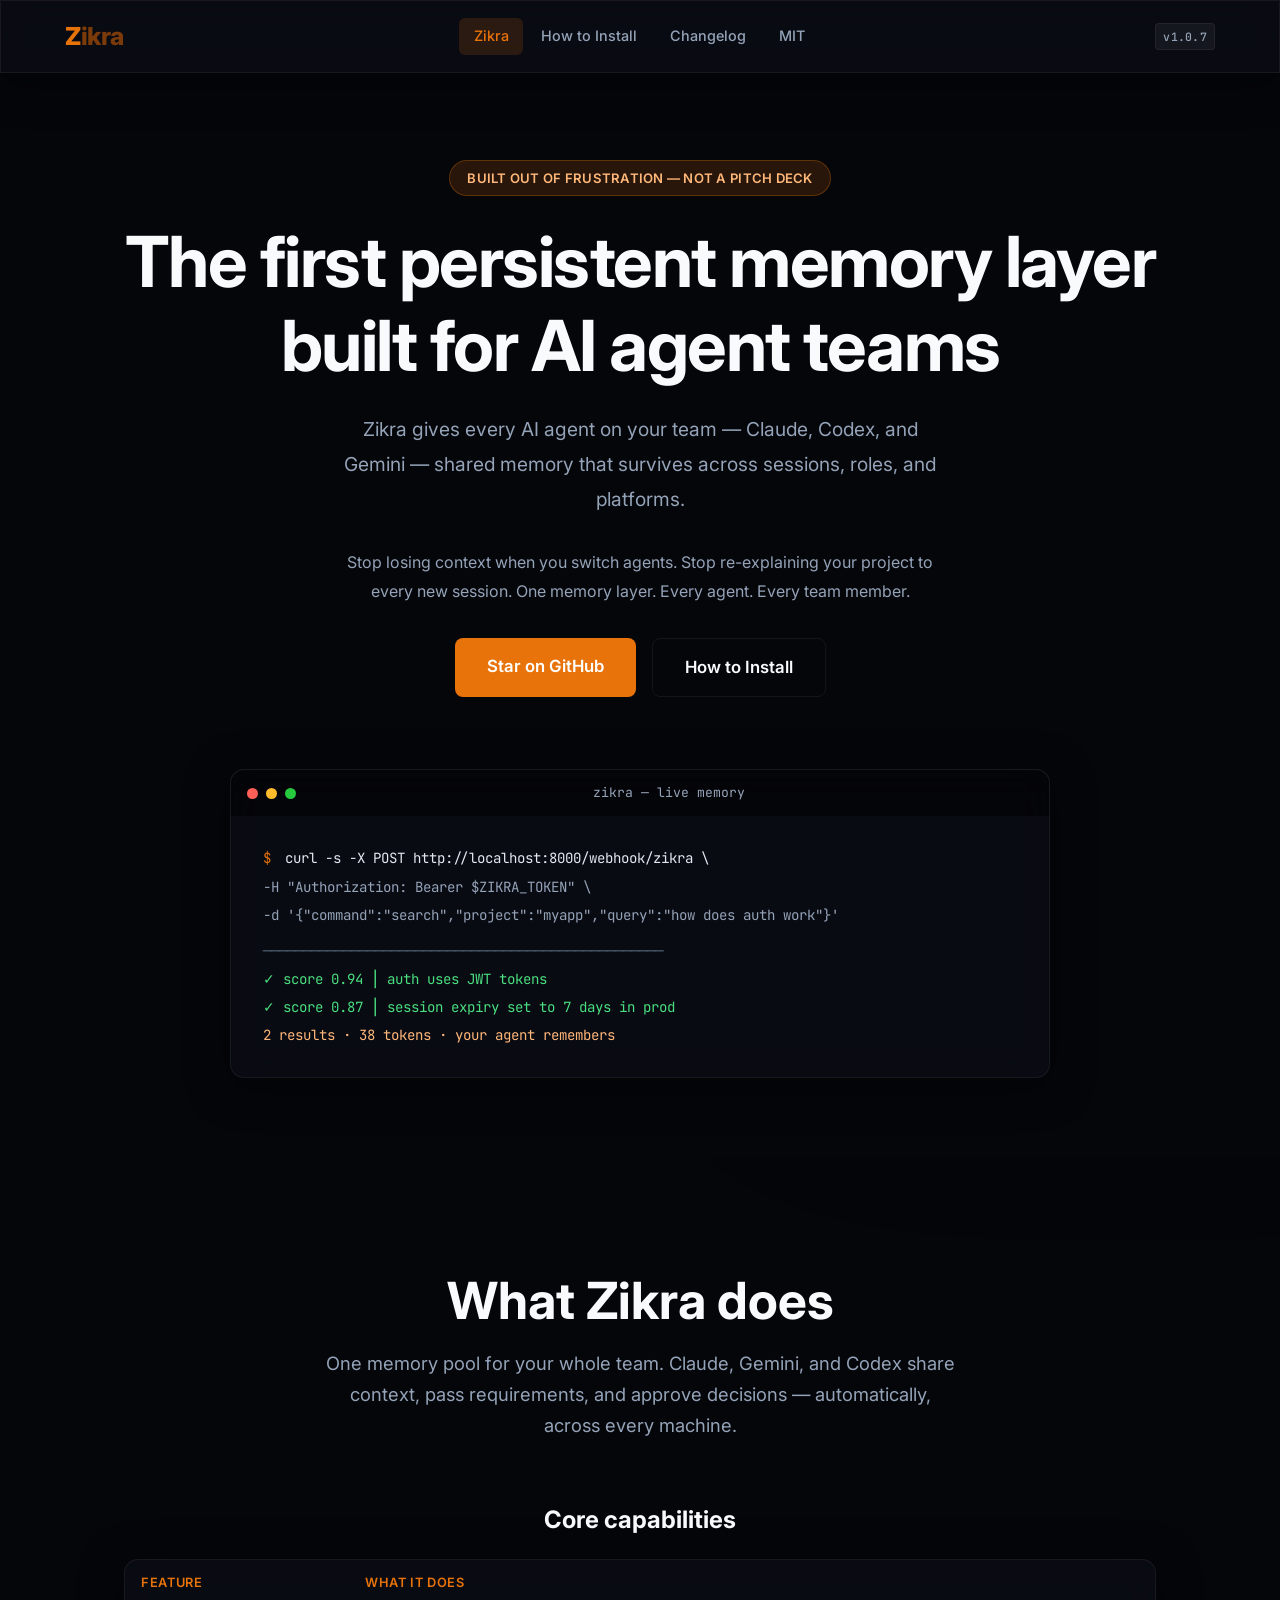
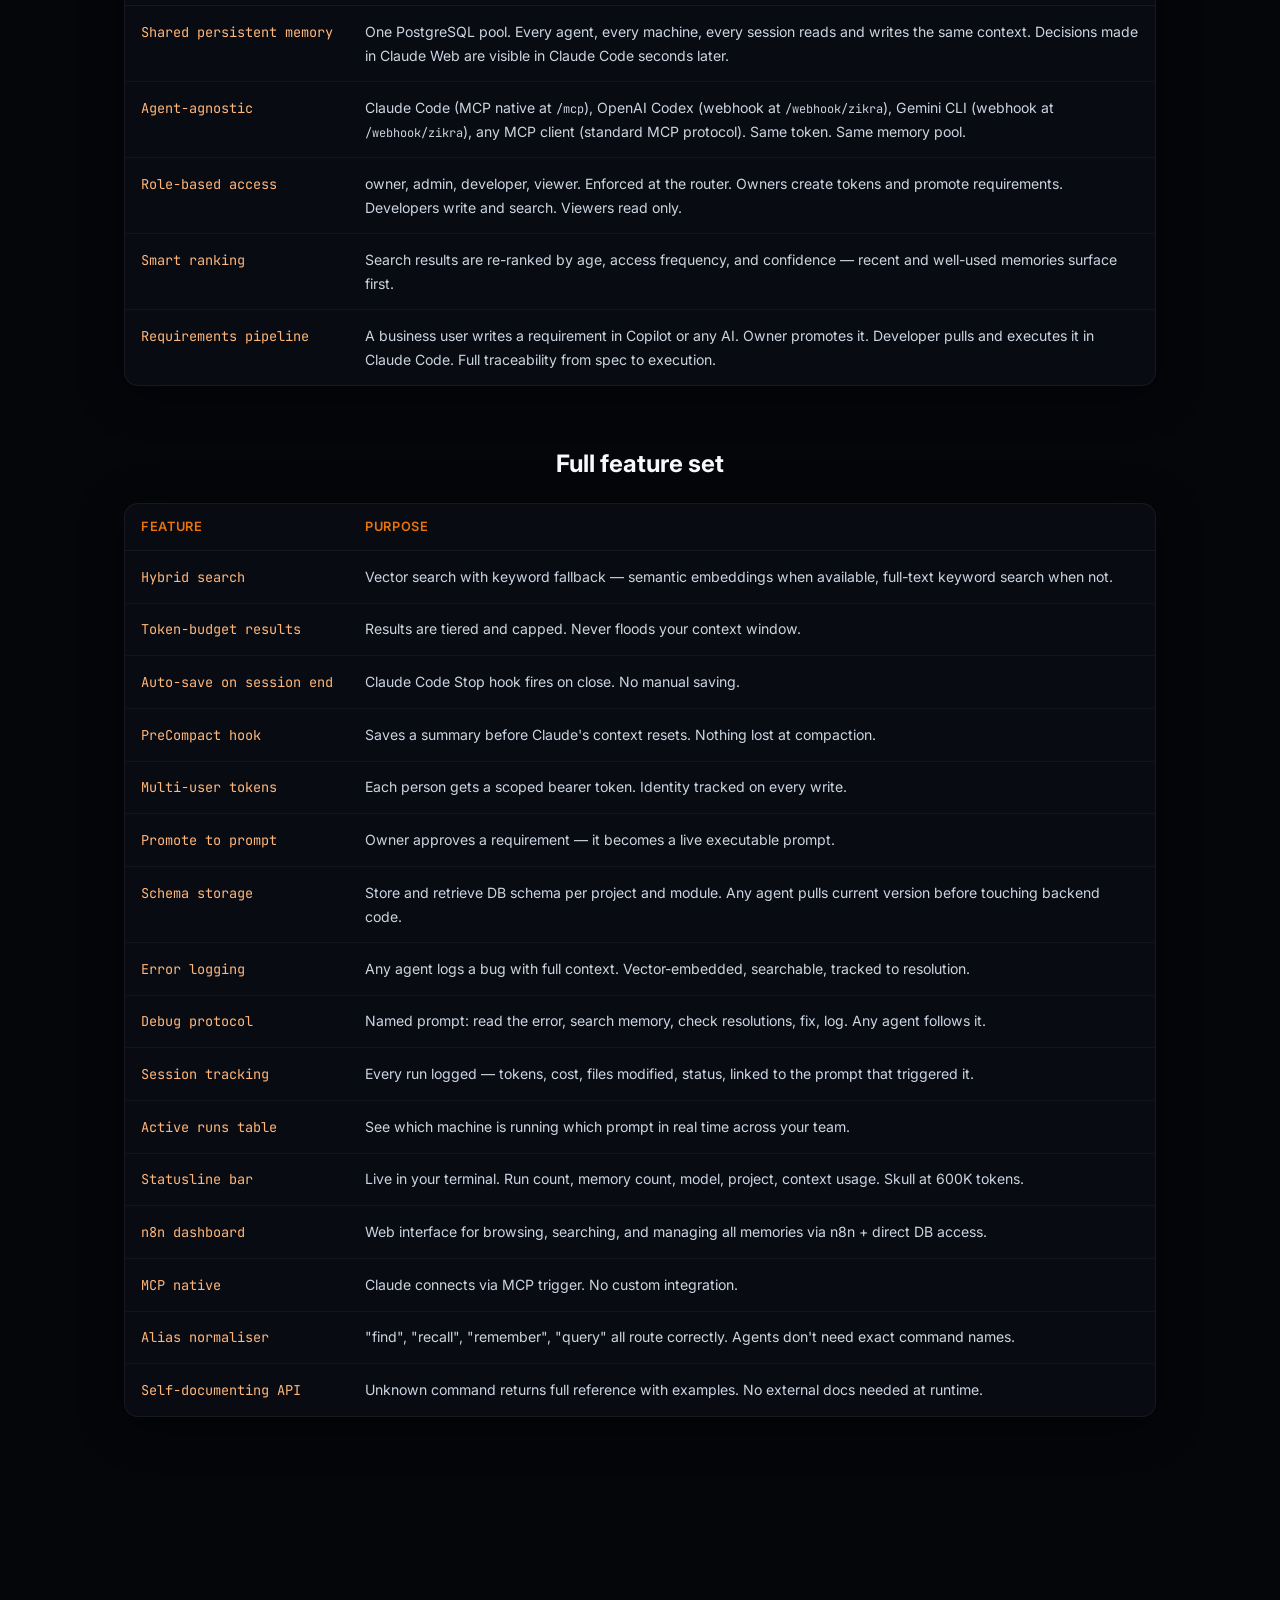
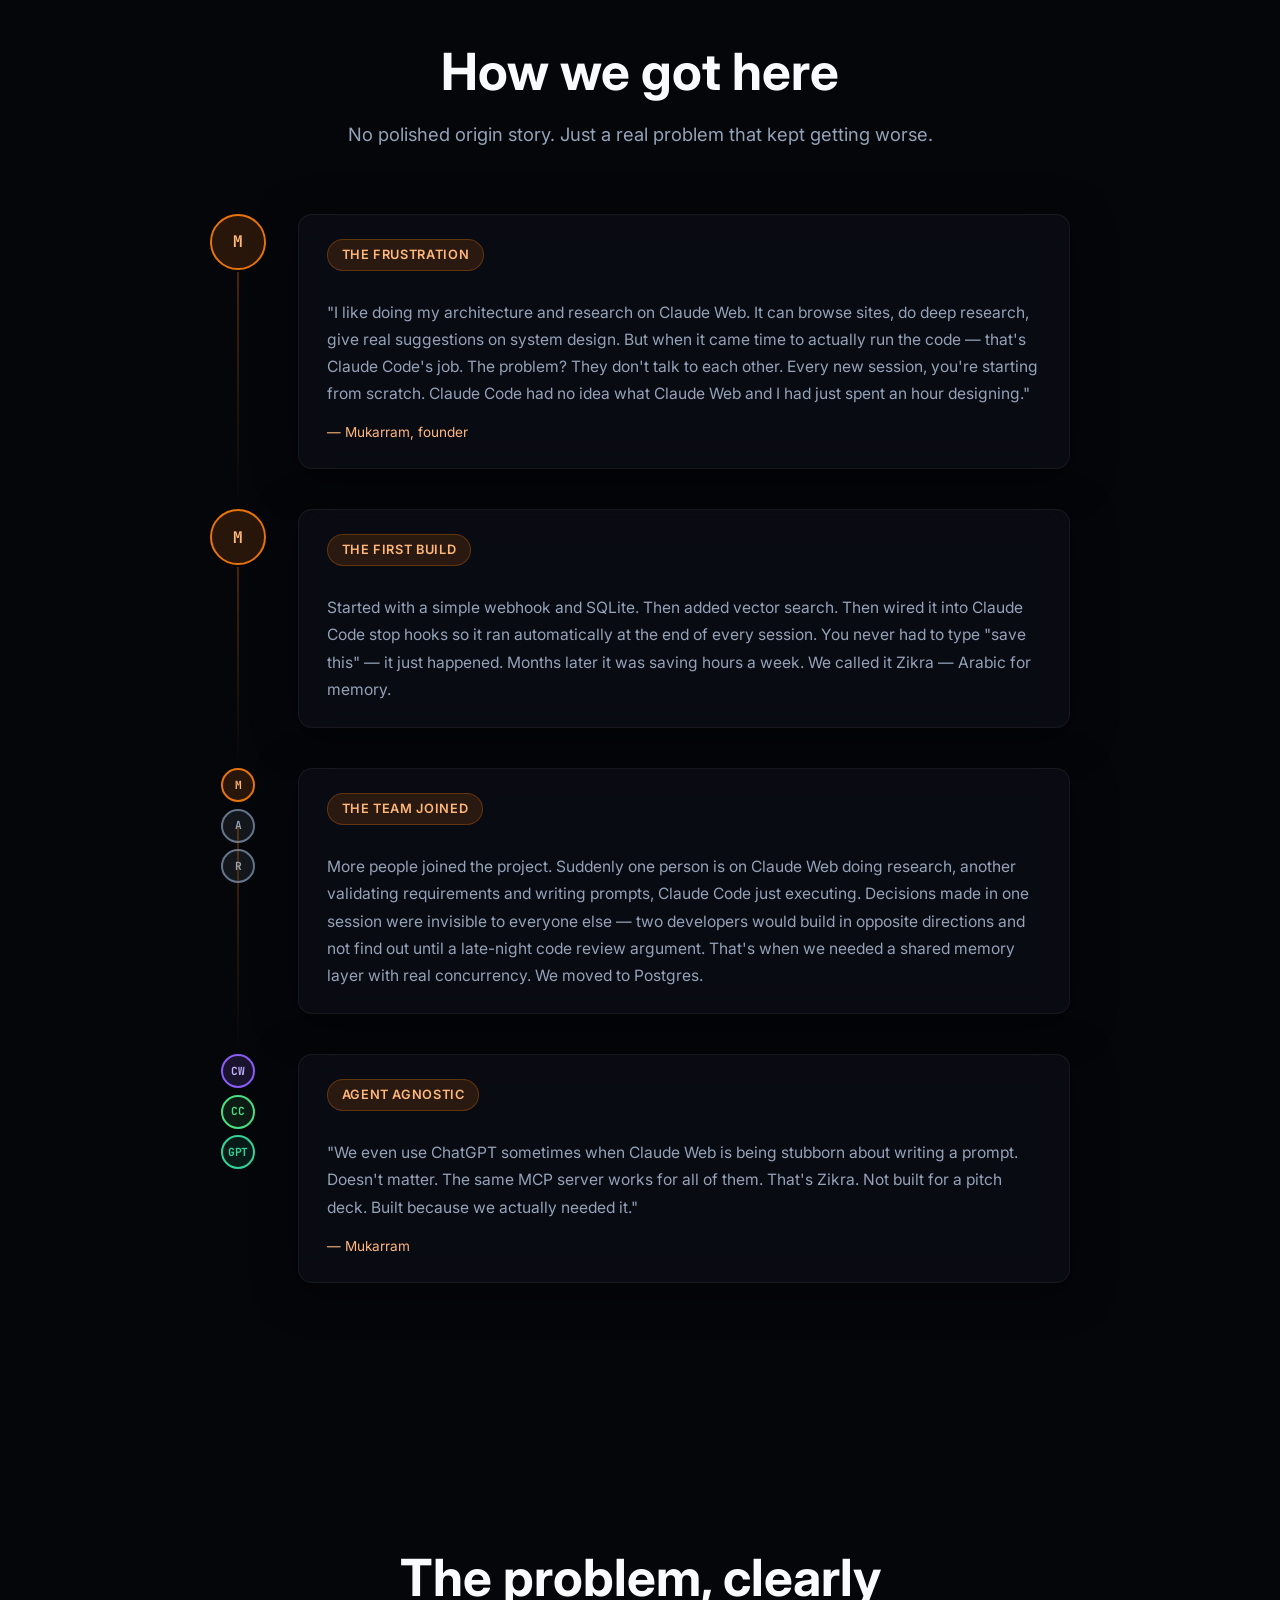
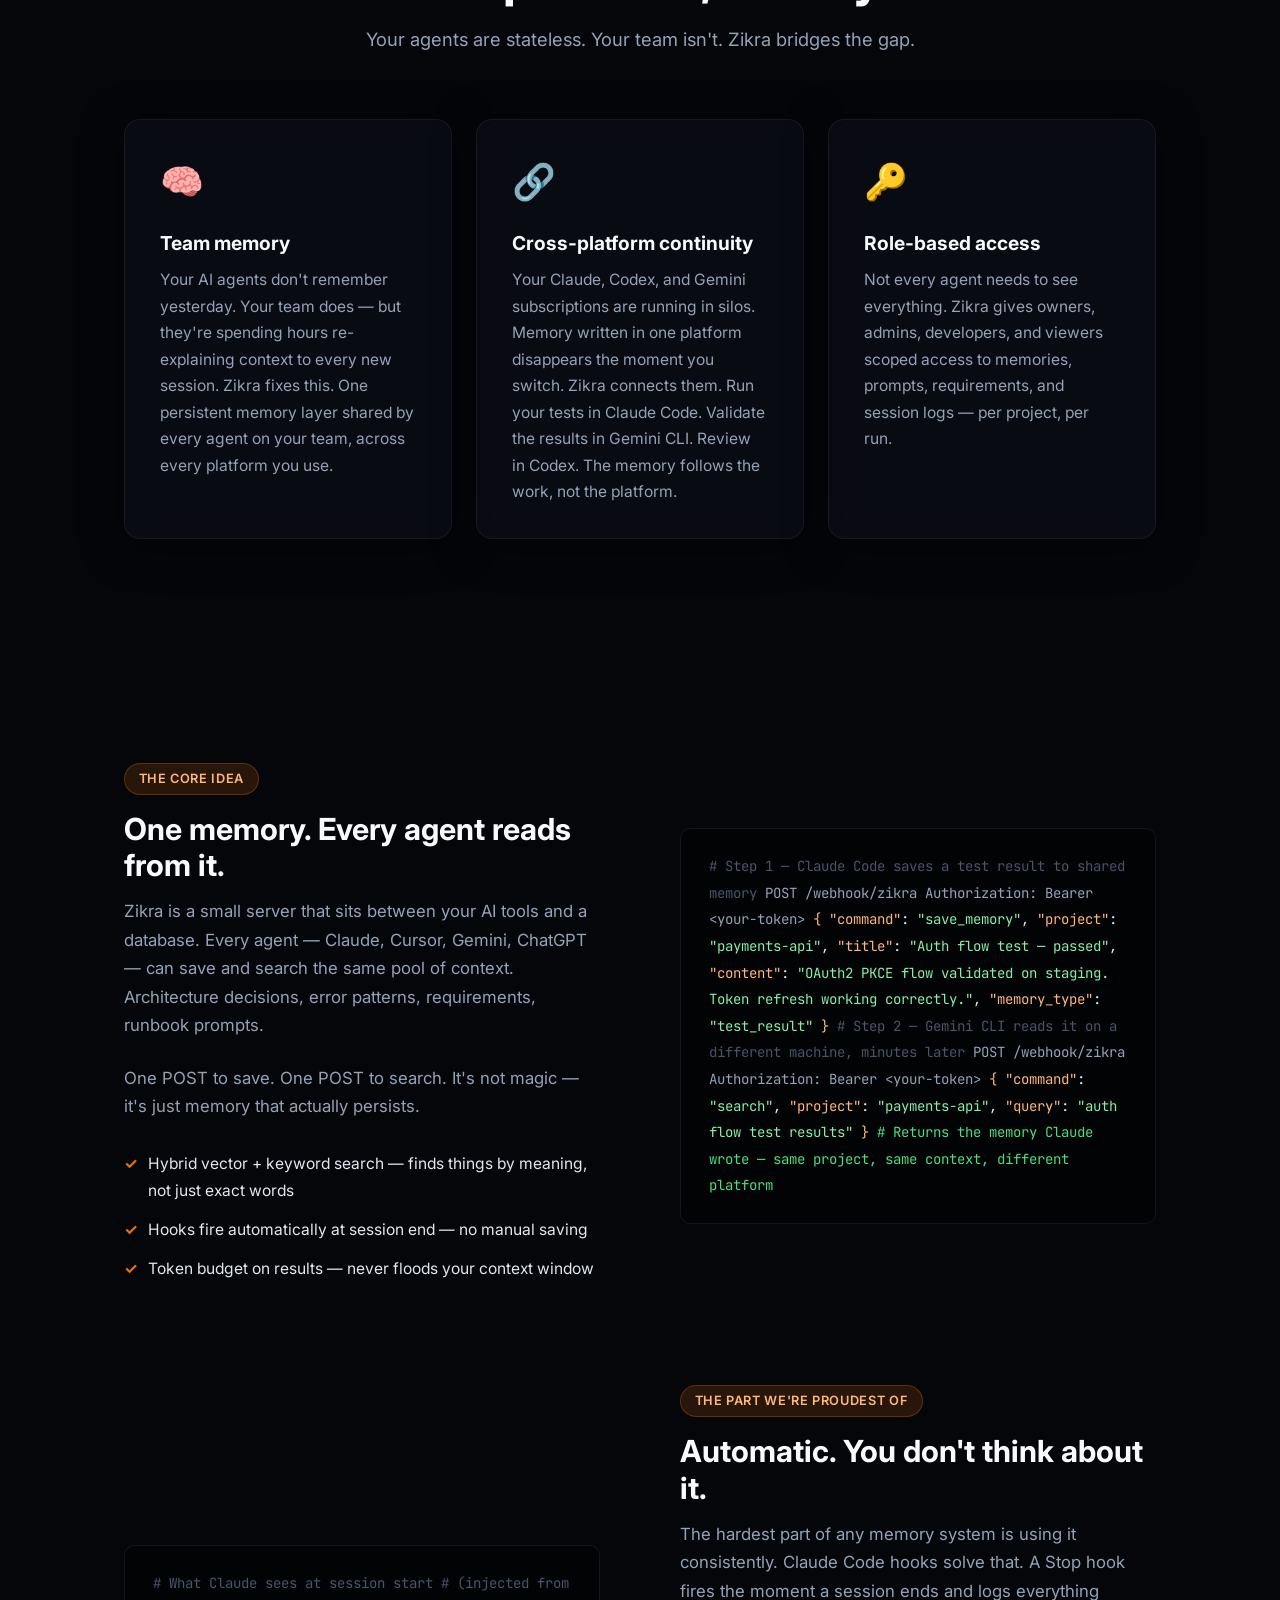
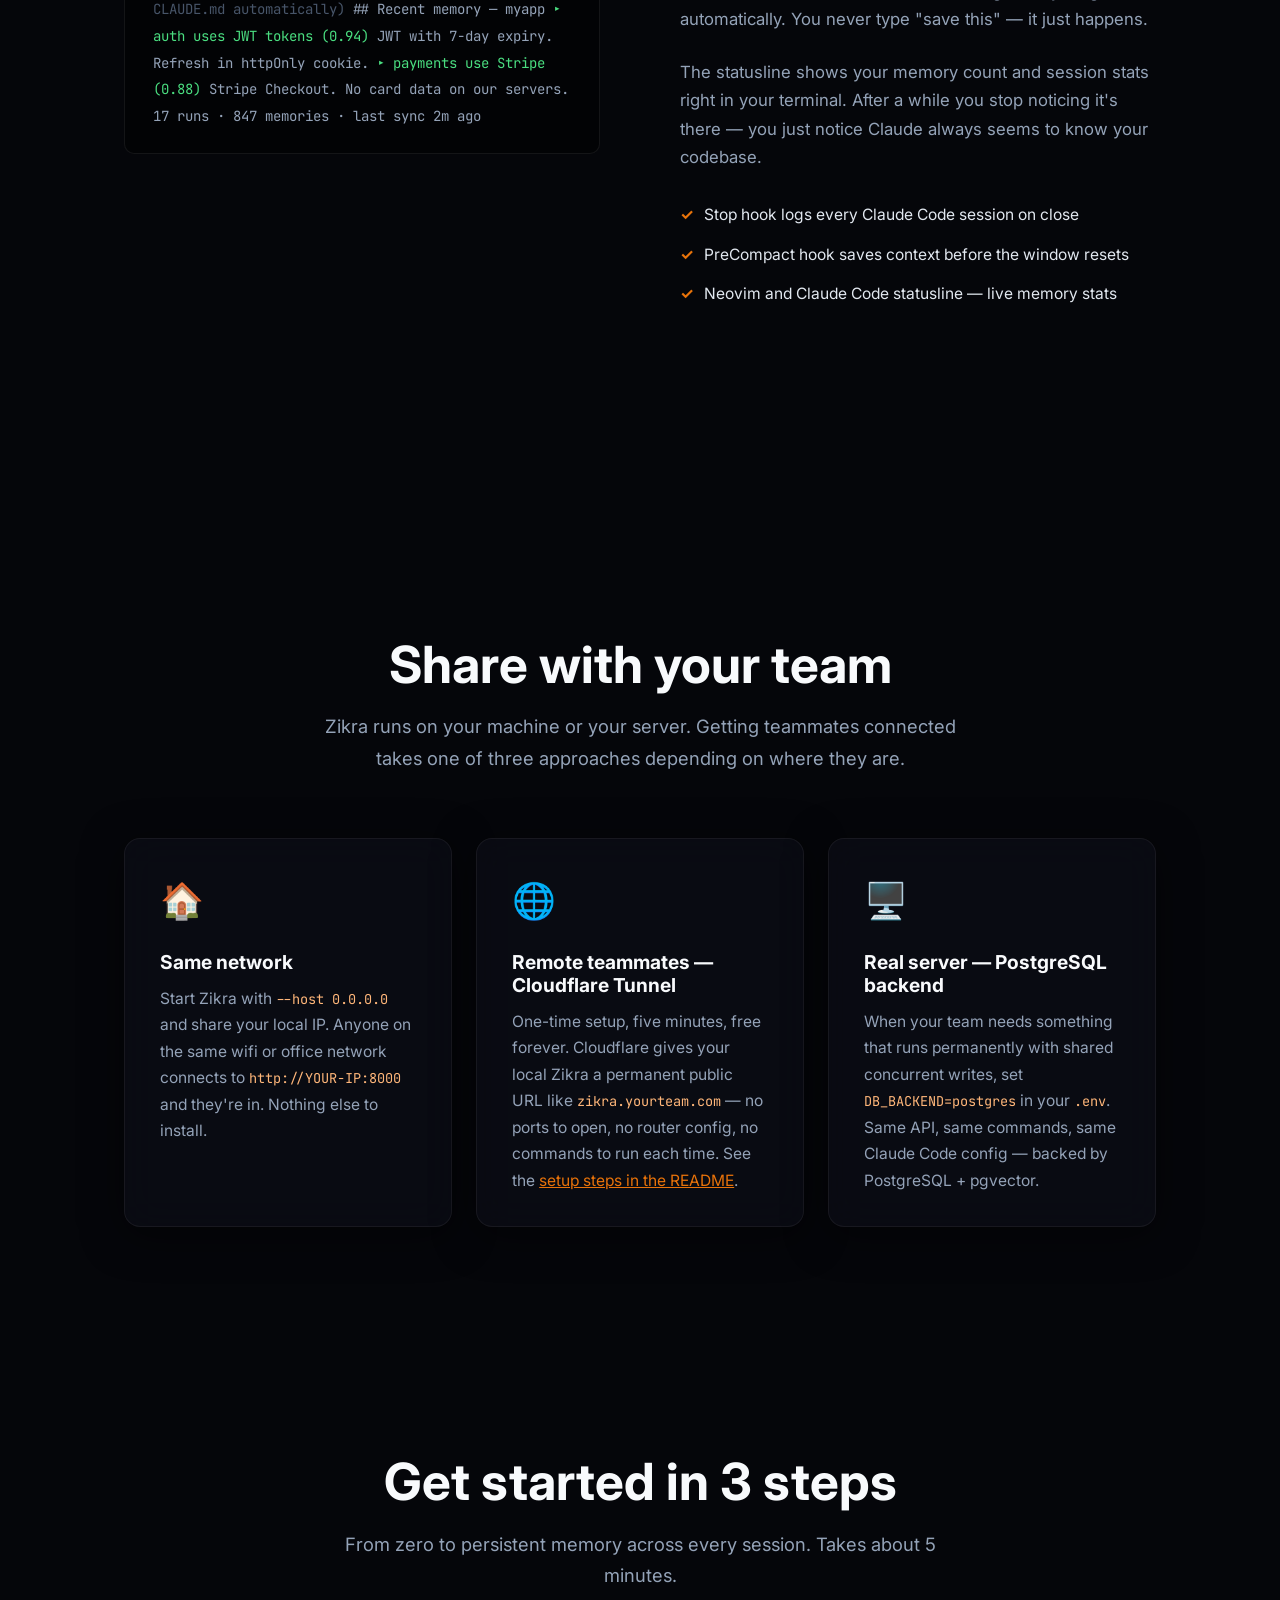
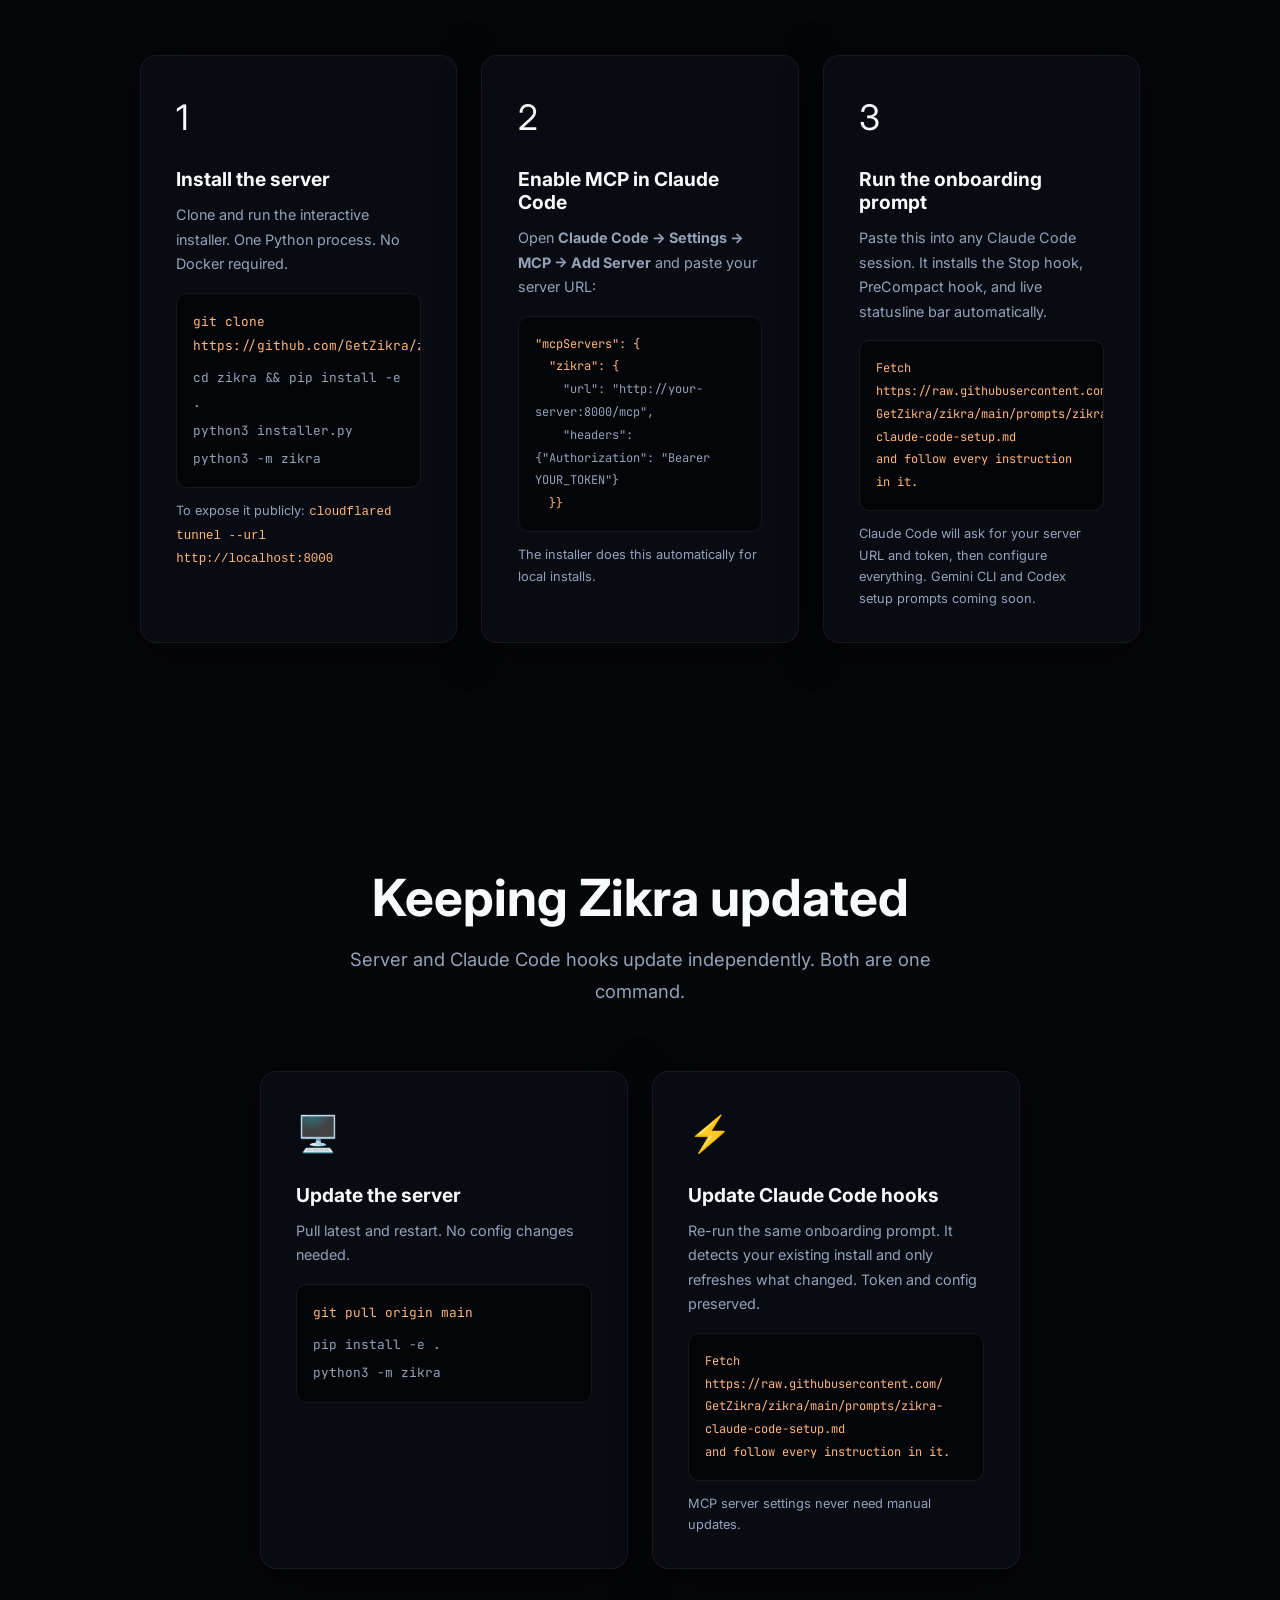
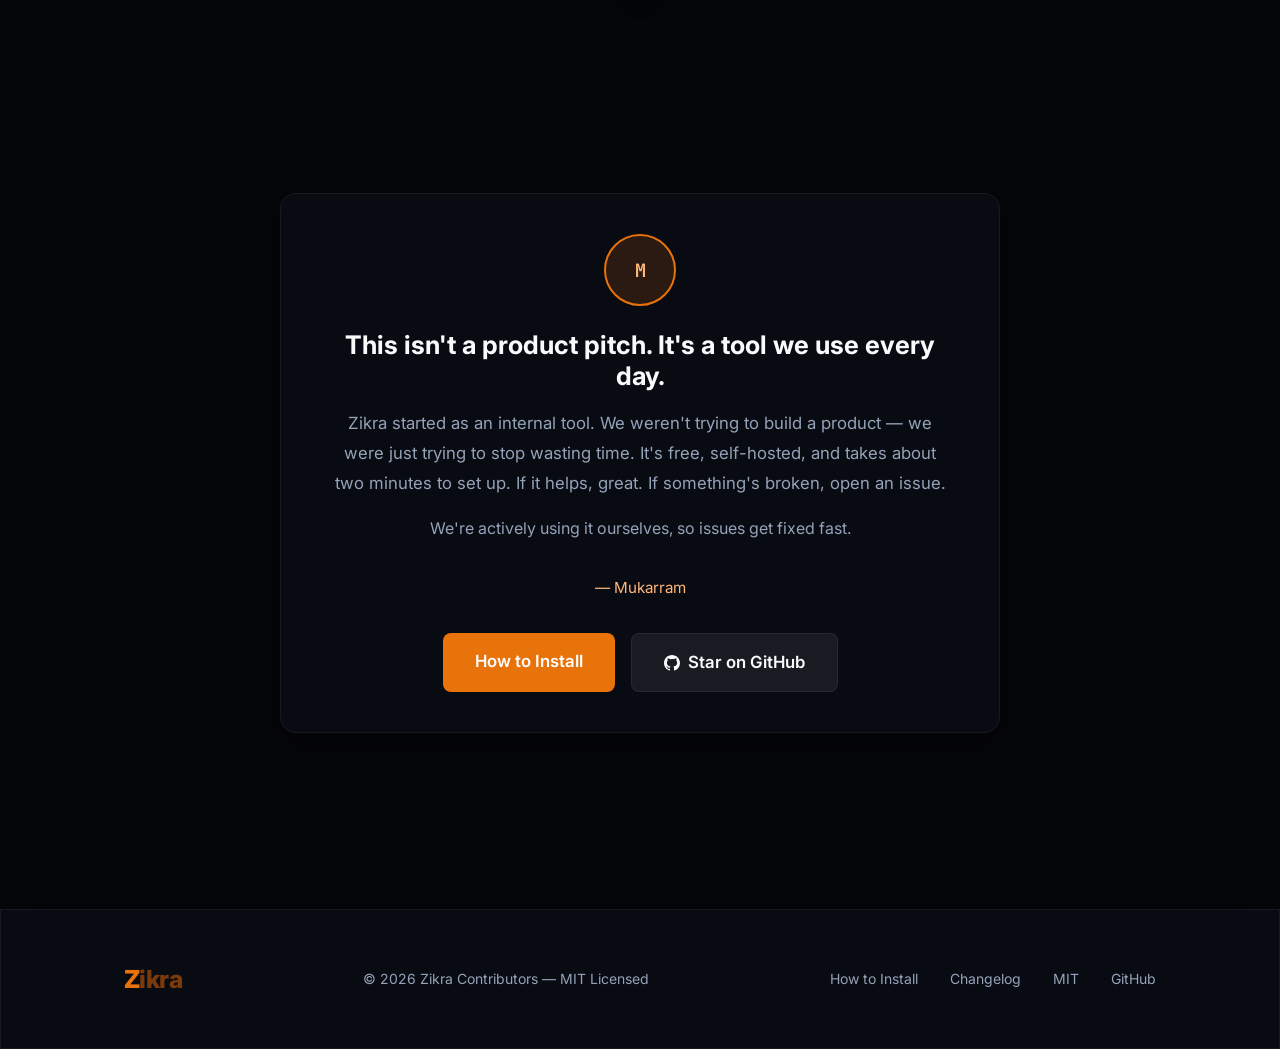
==== index.html @ cb30521c "docs: v1.0.7 changelog — wikilinks, backlinks, orphan/stale detection" ====
<!DOCTYPE html>
<html lang="en">
<head>
    <meta charset="UTF-8">
    <meta name="viewport" content="width=device-width, initial-scale=1.0">
    <title>Zikra — Shared Memory for Claude Code, Gemini &amp; Codex</title>
    <meta name="description" content="Secure shared memory for your whole team. Claude Code, Gemini CLI, and Codex share context, pass requirements, and approve decisions. Self-hosted. MIT free.">
    <meta name="keywords" content="Claude Code memory, persistent memory AI agents, MCP memory server, cross-session context Claude, Claude Code persistent context, AI agent shared memory, MCP server Python, self-hosted MCP server, zikra, zikra.dev">
    <link rel="canonical" href="https://zikra.dev" />
    <link rel="llms-txt" href="/llms.txt" />
    <link rel="llms-full-txt" href="/llms-full.txt" />
    <!-- Open Graph -->
    <meta property="og:title" content="Zikra — Persistent Memory for Claude Code and AI Agents" />
    <meta property="og:description" content="Claude Code forgets everything between sessions. Zikra fixes that — one shared memory pool for all your AI tools. Free, self-hosted, MIT licensed." />
    <meta property="og:url" content="https://zikra.dev" />
    <meta property="og:type" content="website" />
    <!-- Twitter Card -->
    <meta name="twitter:card" content="summary" />
    <meta name="twitter:title" content="Zikra — Persistent Memory for Claude Code" />
    <meta name="twitter:description" content="Claude Code forgets everything between sessions. Zikra fixes that." />
    <link rel="icon" type="image/svg+xml" href="favicon.svg">
    <link rel="stylesheet" href="style.css">
    <link rel="preconnect" href="https://fonts.googleapis.com">
    <link rel="preconnect" href="https://fonts.gstatic.com" crossorigin>
    <link href="https://fonts.googleapis.com/css2?family=Inter:wght@300;400;500;600;700&family=JetBrains+Mono:wght@400;500&display=swap" rel="stylesheet">
</head>
<body>

<div class="blob blob-1"></div>
<div class="blob blob-2"></div>
<div class="blob blob-3"></div>

<nav class="navbar glass">
    <a href="index.html" class="logo"><span class="z">Z</span><span class="ikra">ikra</span></a>
    <div class="nav-links">
        <a href="index.html">Zikra</a>
        <a href="install.html">How to Install</a>
        <a href="changelog.html">Changelog</a>
        <a href="license.html">MIT</a>
    </div>
    <a href="changelog.html" class="version-badge" id="version-badge">v1.0.7</a>
</nav>

<!-- ── Hero ─────────────────────────────────────────────────────────────────── -->
<header class="hero reveal">
    <div class="badge pulse">Built out of frustration — not a pitch deck</div>
    <h1 class="hero-title">The first persistent memory layer <span class="gradient-text">built for AI agent teams</span></h1>
    <p class="hero-sub">
        Zikra gives every AI agent on your team — Claude, Codex, and Gemini — shared memory that survives across sessions, roles, and platforms.
    </p>
    <p class="hero-sub" style="font-size:1rem;margin-top:-0.5rem;margin-bottom:2rem;">
        Stop losing context when you switch agents. Stop re-explaining your project to every new session. One memory layer. Every agent. Every team member.
    </p>

    <div class="hero-cta">
        <a href="https://github.com/GetZikra/zikra" class="btn btn-primary btn-lg btn-glow" target="_blank" rel="noopener">Star on GitHub</a>
        <a href="install.html" class="btn btn-ghost btn-lg">How to Install</a>
    </div>

    <div class="terminal glass float reveal">
        <div class="terminal-header">
            <div class="dot dot-r"></div>
            <div class="dot dot-y"></div>
            <div class="dot dot-g"></div>
            <span class="terminal-label">zikra — live memory</span>
        </div>
        <div class="terminal-body">
            <span><span class="prompt">$</span> curl -s -X POST http://localhost:8000/webhook/zikra \</span>
            <span class="t-out t-anim">  -H "Authorization: Bearer $ZIKRA_TOKEN" \</span>
            <span class="t-out t-anim">  -d '{"command":"search","project":"myapp","query":"how does auth work"}'</span>
            <span class="t-dim t-anim">──────────────────────────────────────────────────</span>
            <span class="t-success t-anim">✓  score 0.94  │  auth uses JWT tokens</span>
            <span class="t-success t-anim">✓  score 0.87  │  session expiry set to 7 days in prod</span>
            <span class="t-stat t-anim">   2 results · 38 tokens · your agent remembers</span>
        </div>
    </div>
</header>

<!-- ── Features Table ──────────────────────────────────────────────────────────── -->
<section id="capabilities" class="section reveal">
    <h2 class="section-title">What Zikra does</h2>
    <p class="section-subtitle">One memory pool for your whole team. Claude, Gemini, and Codex share context,
pass requirements, and approve decisions — automatically, across every machine.</p>

    <div style="margin-bottom: 4rem;">
        <h3 style="font-size: 1.5rem; margin-bottom: 1.5rem; text-align: center;">Core capabilities</h3>
        <div class="glass" style="border-radius:14px;overflow:hidden;">
            <table class="cmd-table" style="width: 100%;">
                <thead>
                    <tr><th>Feature</th><th>What it does</th></tr>
                </thead>
                <tbody>
                    <tr>
                        <td><span class="cmd-name">Shared persistent memory</span></td>
                        <td class="cmd-desc">One PostgreSQL pool. Every agent, every machine, every session reads and writes the same context. Decisions made in Claude Web are visible in Claude Code seconds later.</td>
                    </tr>
                    <tr>
                        <td><span class="cmd-name">Agent-agnostic</span></td>
                        <td class="cmd-desc">Claude Code (MCP native at <code style="font-family:'JetBrains Mono',monospace;font-size:0.85em;">/mcp</code>), OpenAI Codex (webhook at <code style="font-family:'JetBrains Mono',monospace;font-size:0.85em;">/webhook/zikra</code>), Gemini CLI (webhook at <code style="font-family:'JetBrains Mono',monospace;font-size:0.85em;">/webhook/zikra</code>), any MCP client (standard MCP protocol). Same token. Same memory pool.</td>
                    </tr>
                    <tr>
                        <td><span class="cmd-name">Role-based access</span></td>
                        <td class="cmd-desc">owner, admin, developer, viewer. Enforced at the router. Owners create tokens and promote requirements. Developers write and search. Viewers read only.</td>
                    </tr>
                    <tr>
                        <td><span class="cmd-name">Smart ranking</span></td>
                        <td class="cmd-desc">Search results are re-ranked by age, access frequency, and confidence — recent and well-used memories surface first.</td>
                    </tr>
                    <tr>
                        <td><span class="cmd-name">Requirements pipeline</span></td>
                        <td class="cmd-desc">A business user writes a requirement in Copilot or any AI. Owner promotes it. Developer pulls and executes it in Claude Code. Full traceability from spec to execution.</td>
                    </tr>
                </tbody>
            </table>
        </div>
    </div>

    <div>
        <h3 style="font-size: 1.5rem; margin-bottom: 1.5rem; text-align: center;">Full feature set</h3>
        <div class="glass" style="border-radius:14px;overflow:hidden;">
            <table class="cmd-table" style="width: 100%;">
                <thead>
                    <tr><th>Feature</th><th>Purpose</th></tr>
                </thead>
                <tbody>
                    <tr><td><span class="cmd-name">Hybrid search</span></td><td class="cmd-desc">Vector search with keyword fallback — semantic embeddings when available, full-text keyword search when not.</td></tr>
                    <tr><td><span class="cmd-name">Token-budget results</span></td><td class="cmd-desc">Results are tiered and capped. Never floods your context window.</td></tr>
                    <tr><td><span class="cmd-name">Auto-save on session end</span></td><td class="cmd-desc">Claude Code Stop hook fires on close. No manual saving.</td></tr>
                    <tr><td><span class="cmd-name">PreCompact hook</span></td><td class="cmd-desc">Saves a summary before Claude's context resets. Nothing lost at compaction.</td></tr>
                    <tr><td><span class="cmd-name">Multi-user tokens</span></td><td class="cmd-desc">Each person gets a scoped bearer token. Identity tracked on every write.</td></tr>
                    <tr><td><span class="cmd-name">Promote to prompt</span></td><td class="cmd-desc">Owner approves a requirement — it becomes a live executable prompt.</td></tr>
                    <tr><td><span class="cmd-name">Schema storage</span></td><td class="cmd-desc">Store and retrieve DB schema per project and module. Any agent pulls current version before touching backend code.</td></tr>
                    <tr><td><span class="cmd-name">Error logging</span></td><td class="cmd-desc">Any agent logs a bug with full context. Vector-embedded, searchable, tracked to resolution.</td></tr>
                    <tr><td><span class="cmd-name">Debug protocol</span></td><td class="cmd-desc">Named prompt: read the error, search memory, check resolutions, fix, log. Any agent follows it.</td></tr>
                    <tr><td><span class="cmd-name">Session tracking</span></td><td class="cmd-desc">Every run logged — tokens, cost, files modified, status, linked to the prompt that triggered it.</td></tr>
                    <tr><td><span class="cmd-name">Active runs table</span></td><td class="cmd-desc">See which machine is running which prompt in real time across your team.</td></tr>
                    <tr><td><span class="cmd-name">Statusline bar</span></td><td class="cmd-desc">Live in your terminal. Run count, memory count, model, project, context usage. Skull at 600K tokens.</td></tr>
                    <tr><td><span class="cmd-name">n8n dashboard</span></td><td class="cmd-desc">Web interface for browsing, searching, and managing all memories via n8n + direct DB access.</td></tr>
                    <tr><td><span class="cmd-name">MCP native</span></td><td class="cmd-desc">Claude connects via MCP trigger. No custom integration.</td></tr>
                    <tr><td><span class="cmd-name">Alias normaliser</span></td><td class="cmd-desc">"find", "recall", "remember", "query" all route correctly. Agents don't need exact command names.</td></tr>
                    <tr><td><span class="cmd-name">Self-documenting API</span></td><td class="cmd-desc">Unknown command returns full reference with examples. No external docs needed at runtime.</td></tr>
                </tbody>
            </table>
        </div>
    </div>
</section>

<!-- ── The Journey ───────────────────────────────────────────────────────────── -->
<section id="story" class="section reveal">
    <h2 class="section-title">How we got here</h2>
    <p class="section-subtitle">No polished origin story. Just a real problem that kept getting worse.</p>

    <div class="journey-timeline">
        <div class="jt-step reveal">
            <div class="jt-avatars">
                <div class="agent-chip av-human av-lg">M</div>
            </div>
            <div class="jt-content card glass">
                <span class="step-tag">The frustration</span>
                <p>"I like doing my architecture and research on Claude Web. It can browse sites, do deep research, give real suggestions on system design. But when it came time to actually run the code — that's Claude Code's job. The problem? They don't talk to each other. Every new session, you're starting from scratch. Claude Code had no idea what Claude Web and I had just spent an hour designing."</p>
                <cite>— Mukarram, founder</cite>
            </div>
        </div>

        <div class="jt-step reveal">
            <div class="jt-avatars">
                <div class="agent-chip av-human av-lg">M</div>
            </div>
            <div class="jt-content card glass">
                <span class="step-tag">The first build</span>
                <p>Started with a simple webhook and SQLite. Then added vector search. Then wired it into Claude Code stop hooks so it ran automatically at the end of every session. You never had to type "save this" — it just happened. Months later it was saving hours a week. We called it Zikra — Arabic for memory.</p>
            </div>
        </div>

        <div class="jt-step reveal">
            <div class="jt-avatars">
                <div class="agent-chip av-human av-sm">M</div>
                <div class="agent-chip av-team av-sm">A</div>
                <div class="agent-chip av-team av-sm">R</div>
            </div>
            <div class="jt-content card glass">
                <span class="step-tag">The team joined</span>
                <p>More people joined the project. Suddenly one person is on Claude Web doing research, another validating requirements and writing prompts, Claude Code just executing. Decisions made in one session were invisible to everyone else — two developers would build in opposite directions and not find out until a late-night code review argument. That's when we needed a shared memory layer with real concurrency. We moved to Postgres.</p>
            </div>
        </div>

        <div class="jt-step reveal">
            <div class="jt-avatars">
                <div class="agent-chip av-cweb av-sm">CW</div>
                <div class="agent-chip av-ccode av-sm">CC</div>
                <div class="agent-chip av-gpt av-sm">GPT</div>
            </div>
            <div class="jt-content card glass">
                <span class="step-tag">Agent agnostic</span>
                <p>"We even use ChatGPT sometimes when Claude Web is being stubborn about writing a prompt. Doesn't matter. The same MCP server works for all of them. That's Zikra. Not built for a pitch deck. Built because we actually needed it."</p>
                <cite>— Mukarram</cite>
            </div>
        </div>
    </div>
</section>

<!-- ── The Problem ───────────────────────────────────────────────────────────── -->
<section id="problem" class="section reveal">
    <h2 class="section-title">The problem, clearly</h2>
    <p class="section-subtitle">Your agents are stateless. Your team isn't. Zikra bridges the gap.</p>

    <div class="grid-3">
        <div class="card glass">
            <div class="card-icon">🧠</div>
            <h3>Team memory</h3>
            <p>
                Your AI agents don't remember yesterday. Your team does — but they're spending hours re-explaining context to every new session. Zikra fixes this. One persistent memory layer shared by every agent on your team, across every platform you use.
            </p>
        </div>
        <div class="card glass">
            <div class="card-icon">🔗</div>
            <h3>Cross-platform continuity</h3>
            <p>
                Your Claude, Codex, and Gemini subscriptions are running in silos. Memory written in one platform disappears the moment you switch. Zikra connects them. Run your tests in Claude Code. Validate the results in Gemini CLI. Review in Codex. The memory follows the work, not the platform.
            </p>
        </div>
        <div class="card glass">
            <div class="card-icon">🔑</div>
            <h3>Role-based access</h3>
            <p>
                Not every agent needs to see everything. Zikra gives owners, admins, developers, and viewers scoped access to memories, prompts, requirements, and session logs — per project, per run.
            </p>
        </div>
    </div>

</section>

<!-- ── What it actually does ─────────────────────────────────────────────────── -->
<section class="section reveal">
    <div class="feature-row">
        <div class="feature-text">
            <span class="step-tag">The core idea</span>
            <h3>One memory. Every agent reads from it.</h3>
            <p>
                Zikra is a small server that sits between your AI tools and a database.
                Every agent — Claude, Cursor, Gemini, ChatGPT — can save and search
                the same pool of context. Architecture decisions, error patterns,
                requirements, runbook prompts.
            </p>
            <p>
                One POST to save. One POST to search. It's not magic — it's just
                memory that actually persists.
            </p>
            <ul class="check-list">
                <li>Hybrid vector + keyword search — finds things by meaning, not just exact words</li>
                <li>Hooks fire automatically at session end — no manual saving</li>
                <li>Token budget on results — never floods your context window</li>
            </ul>
        </div>
        <div class="feature-visual">
            <div class="code-block">
<span class="c-comment"># Step 1 — Claude Code saves a test result to shared memory</span>
<span class="c-out">POST /webhook/zikra</span>
<span class="c-out">Authorization: Bearer &lt;your-token&gt;</span>
<span class="c-key">{</span>
  <span class="c-key">"command"</span>:      <span class="c-val">"save_memory"</span>,
  <span class="c-key">"project"</span>:      <span class="c-val">"payments-api"</span>,
  <span class="c-key">"title"</span>:        <span class="c-val">"Auth flow test — passed"</span>,
  <span class="c-key">"content"</span>:      <span class="c-val">"OAuth2 PKCE flow validated on staging. Token refresh working correctly."</span>,
  <span class="c-key">"memory_type"</span>:  <span class="c-val">"test_result"</span>
<span class="c-key">}</span>

<span class="c-comment"># Step 2 — Gemini CLI reads it on a different machine, minutes later</span>
<span class="c-out">POST /webhook/zikra</span>
<span class="c-out">Authorization: Bearer &lt;your-token&gt;</span>
<span class="c-key">{</span>
  <span class="c-key">"command"</span>: <span class="c-val">"search"</span>,
  <span class="c-key">"project"</span>: <span class="c-val">"payments-api"</span>,
  <span class="c-key">"query"</span>:   <span class="c-val">"auth flow test results"</span>
<span class="c-key">}</span>
<span class="c-success"># Returns the memory Claude wrote — same project, same context, different platform</span>
            </div>
        </div>
    </div>

    <div class="feature-row flip">
        <div class="feature-text">
            <span class="step-tag">The part we're proudest of</span>
            <h3>Automatic. You don't think about it.</h3>
            <p>
                The hardest part of any memory system is using it consistently.
                Claude Code hooks solve that. A Stop hook fires the moment a session ends
                and logs everything automatically. You never type "save this" — it just happens.
            </p>
            <p>
                The statusline shows your memory count and session stats right in your terminal.
                After a while you stop noticing it's there — you just notice Claude
                always seems to know your codebase.
            </p>
            <ul class="check-list">
                <li>Stop hook logs every Claude Code session on close</li>
                <li>PreCompact hook saves context before the window resets</li>
                <li>Neovim and Claude Code statusline — live memory stats</li>
            </ul>
        </div>
        <div class="feature-visual">
            <div class="code-block">
<span class="c-comment"># What Claude sees at session start</span>
<span class="c-comment"># (injected from CLAUDE.md automatically)</span>

<span class="c-out">## Recent memory — myapp</span>
<span class="c-out"></span>
<span class="c-success">▸ auth uses JWT tokens (0.94)</span>
<span class="c-out">  JWT with 7-day expiry. Refresh in httpOnly cookie.</span>
<span class="c-out"></span>
<span class="c-success">▸ payments use Stripe (0.88)</span>
<span class="c-out">  Stripe Checkout. No card data on our servers.</span>
<span class="c-out"></span>
<span class="c-out">  17 runs · 847 memories · last sync 2m ago</span>
            </div>
        </div>
    </div>
</section>

<!-- ── Share with your team ──────────────────────────────────────────────────── -->
<section class="section reveal">
    <h2 class="section-title">Share with your team</h2>
    <p class="section-subtitle">
        Zikra runs on your machine or your server. Getting teammates connected
        takes one of three approaches depending on where they are.
    </p>

    <div class="grid-3">
        <div class="card glass">
            <div class="card-icon">🏠</div>
            <h3>Same network</h3>
            <p>
                Start Zikra with <code style="font-family:'JetBrains Mono',monospace;font-size:0.85rem;color:#FFB77A;">--host 0.0.0.0</code>
                and share your local IP. Anyone on the same wifi or office
                network connects to <code style="font-family:'JetBrains Mono',monospace;font-size:0.85rem;color:#FFB77A;">http://YOUR-IP:8000</code>
                and they're in. Nothing else to install.
            </p>
        </div>
        <div class="card glass">
            <div class="card-icon">🌐</div>
            <h3>Remote teammates — Cloudflare Tunnel</h3>
            <p>
                One-time setup, five minutes, free forever. Cloudflare gives your
                local Zikra a permanent public URL like
                <code style="font-family:'JetBrains Mono',monospace;font-size:0.85rem;color:#FFB77A;">zikra.yourteam.com</code>
                — no ports to open, no router config, no commands to run each time.
                See the <a href="https://github.com/GetZikra/zikra" style="color:var(--primary);" target="_blank" rel="noopener">setup steps in the README</a>.
            </p>
        </div>
        <div class="card glass">
            <div class="card-icon">🖥️</div>
            <h3>Real server — PostgreSQL backend</h3>
            <p>
                When your team needs something that runs permanently with shared
                concurrent writes, set <code style="font-family:'JetBrains Mono',monospace;font-size:0.85rem;color:#FFB77A;">DB_BACKEND=postgres</code>
                in your <code style="font-family:'JetBrains Mono',monospace;font-size:0.85rem;color:#FFB77A;">.env</code>.
                Same API, same commands, same Claude Code config — backed by PostgreSQL + pgvector.
            </p>
        </div>
    </div>
</section>

<!-- ── Get started in 3 steps ─────────────────────────────────────────────────── -->
<section id="onboarding" class="section reveal">
    <h2 class="section-title">Get started in 3 steps</h2>
    <p class="section-subtitle">From zero to persistent memory across every session. Takes about 5 minutes.</p>

    <div style="display:grid;grid-template-columns:repeat(auto-fit,minmax(280px,1fr));gap:1.5rem;max-width:1000px;margin:0 auto;">
        <div class="card glass">
            <div class="card-icon">1</div>
            <h3>Install the server</h3>
            <p style="font-size:0.9rem;">
                Clone and run the interactive installer. One Python process. No Docker required.
            </p>
            <div class="code-block" style="font-size:0.8rem;padding:1rem;margin-top:1rem;">
                <span style="color:#FFB77A;">git clone https://github.com/GetZikra/zikra</span>
                <span style="color:var(--muted);display:block;margin-top:0.5rem;">cd zikra &amp;&amp; pip install -e .</span>
                <span style="color:var(--muted);display:block;margin-top:0.25rem;">python3 installer.py</span>
                <span style="color:var(--muted);display:block;margin-top:0.25rem;">python3 -m zikra</span>
            </div>
            <p style="font-size:0.8rem;color:var(--muted);margin-top:0.75rem;">
                To expose it publicly: <code style="color:#FFB77A;font-size:0.78rem;">cloudflared tunnel --url http://localhost:8000</code>
            </p>
        </div>
        <div class="card glass">
            <div class="card-icon">2</div>
            <h3>Enable MCP in Claude Code</h3>
            <p style="font-size:0.9rem;">
                Open <strong>Claude Code → Settings → MCP → Add Server</strong> and paste your server URL:
            </p>
            <div class="code-block" style="font-size:0.75rem;padding:1rem;margin-top:1rem;">
                <span style="color:#FFB77A;">"mcpServers": {</span>
                <span style="color:#FFB77A;display:block;">&nbsp;&nbsp;"zikra": {</span>
                <span style="color:var(--muted);display:block;">&nbsp;&nbsp;&nbsp;&nbsp;"url": "http://your-server:8000/mcp",</span>
                <span style="color:var(--muted);display:block;">&nbsp;&nbsp;&nbsp;&nbsp;"headers": {"Authorization": "Bearer YOUR_TOKEN"}</span>
                <span style="color:#FFB77A;display:block;">&nbsp;&nbsp;}}</span>
            </div>
            <p style="font-size:0.8rem;color:var(--muted);margin-top:0.75rem;">
                The installer does this automatically for local installs.
            </p>
        </div>
        <div class="card glass">
            <div class="card-icon">3</div>
            <h3>Run the onboarding prompt</h3>
            <p style="font-size:0.9rem;">
                Paste this into any Claude Code session. It installs the Stop hook, PreCompact hook, and live statusline bar automatically.
            </p>
            <div class="code-block" style="font-size:0.75rem;padding:1rem;margin-top:1rem;">
                <span style="color:#FFB77A;">Fetch https://raw.githubusercontent.com/</span>
                <span style="color:#FFB77A;display:block;">GetZikra/zikra/main/prompts/zikra-claude-code-setup.md</span>
                <span style="color:#FFB77A;display:block;">and follow every instruction in it.</span>
            </div>
            <p style="font-size:0.8rem;color:var(--muted);margin-top:0.75rem;">
                Claude Code will ask for your server URL and token, then configure everything.
                Gemini CLI and Codex setup prompts coming soon.
            </p>
        </div>
    </div>
</section>

<!-- ── How to update ──────────────────────────────────────────────────────────── -->
<section class="section reveal">
    <h2 class="section-title">Keeping Zikra updated</h2>
    <p class="section-subtitle">Server and Claude Code hooks update independently. Both are one command.</p>

    <div style="display:grid;grid-template-columns:repeat(auto-fit,minmax(300px,1fr));gap:1.5rem;max-width:760px;margin:0 auto;">
        <div class="card glass">
            <div class="card-icon">🖥️</div>
            <h3>Update the server</h3>
            <p style="font-size:0.9rem;color:var(--muted);">Pull latest and restart. No config changes needed.</p>
            <div class="code-block" style="font-size:0.8rem;padding:1rem;margin-top:1rem;">
                <span style="color:#FFB77A;">git pull origin main</span>
                <span style="color:var(--muted);display:block;margin-top:0.5rem;">pip install -e .</span>
                <span style="color:var(--muted);display:block;margin-top:0.25rem;">python3 -m zikra</span>
            </div>
        </div>
        <div class="card glass">
            <div class="card-icon">⚡</div>
            <h3>Update Claude Code hooks</h3>
            <p style="font-size:0.9rem;color:var(--muted);">Re-run the same onboarding prompt. It detects your existing install and only refreshes what changed. Token and config preserved.</p>
            <div class="code-block" style="font-size:0.75rem;padding:1rem;margin-top:1rem;">
                <span style="color:#FFB77A;">Fetch https://raw.githubusercontent.com/</span>
                <span style="color:#FFB77A;display:block;">GetZikra/zikra/main/prompts/zikra-claude-code-setup.md</span>
                <span style="color:#FFB77A;display:block;">and follow every instruction in it.</span>
            </div>
            <p style="font-size:0.8rem;color:var(--muted);margin-top:0.75rem;">MCP server settings never need manual updates.</p>
        </div>
    </div>
</section>

<!-- ── From Mukarram ─────────────────────────────────────────────────────────── -->
<section class="section reveal">
    <div style="max-width:720px;margin:0 auto;">
        <div class="card glass" style="padding:2.5rem 3rem;text-align:center;">
            <div class="agent-chip av-human av-xl" style="margin:0 auto 1.5rem;">M</div>
            <h3 style="font-size:1.6rem;margin-bottom:1rem;">This isn't a product pitch. It's a tool we use every day.</h3>
            <p style="color:var(--muted);font-size:1.05rem;line-height:1.8;margin-bottom:1rem;">
                Zikra started as an internal tool. We weren't trying to build a product —
                we were just trying to stop wasting time. It's free, self-hosted, and takes
                about two minutes to set up. If it helps, great. If something's broken, open an issue.
            </p>
            <p style="color:var(--muted);font-size:1rem;line-height:1.8;margin-bottom:2rem;">
                We're actively using it ourselves, so issues get fixed fast.
            </p>
            <p style="color:#FFB77A;font-size:0.95rem;margin-bottom:2rem;">— Mukarram</p>
            <div style="display:flex;gap:1rem;justify-content:center;flex-wrap:wrap;">
                <a href="install.html" class="btn btn-primary btn-lg btn-glow">How to Install</a>
                <a href="https://github.com/GetZikra/zikra" class="btn btn-github btn-lg" target="_blank" rel="noopener">
                    <svg width="16" height="16" fill="currentColor" viewBox="0 0 24 24"><path d="M12 0C5.37 0 0 5.37 0 12c0 5.3 3.44 9.8 8.21 11.39.6.11.82-.26.82-.58v-2.03c-3.34.73-4.04-1.6-4.04-1.6-.55-1.38-1.33-1.75-1.33-1.75-1.09-.74.08-.73.08-.73 1.2.08 1.84 1.24 1.84 1.24 1.07 1.83 2.81 1.3 3.5.99.1-.78.42-1.3.76-1.6-2.67-.3-5.47-1.33-5.47-5.93 0-1.31.47-2.38 1.24-3.22-.12-.3-.54-1.52.12-3.18 0 0 1.01-.32 3.3 1.23a11.5 11.5 0 0 1 3-.4c1.02 0 2.04.13 3 .4 2.28-1.55 3.29-1.23 3.29-1.23.66 1.66.24 2.88.12 3.18.77.84 1.23 1.91 1.23 3.22 0 4.61-2.81 5.63-5.48 5.92.43.37.81 1.1.81 2.22v3.29c0 .32.22.7.83.58C20.57 21.79 24 17.3 24 12c0-6.63-5.37-12-12-12z"/></svg>
                    Star on GitHub
                </a>
            </div>
        </div>
    </div>
</section>

<footer class="glass">
    <div class="footer-inner">
        <a href="index.html" class="logo"><span class="z">Z</span><span class="ikra">ikra</span></a>
        <span class="footer-copy">© 2026 Zikra Contributors — MIT Licensed</span>
        <div class="footer-links">
            <a href="install.html">How to Install</a>
            <a href="changelog.html">Changelog</a>
            <a href="license.html">MIT</a>
            <a href="https://github.com/GetZikra/zikra" target="_blank" rel="noopener">GitHub</a>
        </div>
    </div>
</footer>

<script src="script.js"></script>
</body>
</html>
---- style.css ----
:root {
    --bg-color: #05060a;
    --text-color: #f8fafc;
    --muted: #94a3b8;
    --primary: #E8730A;
    --primary-hover: #D66A09;
    --primary-dim: rgba(232, 115, 10, 0.15);
    --primary-border: rgba(232, 115, 10, 0.3);
    --glass-bg: rgba(13, 15, 23, 0.65);
    --glass-border: rgba(255, 255, 255, 0.06);
    --code-bg: rgba(0, 0, 0, 0.45);
}

* { margin: 0; padding: 0; box-sizing: border-box; }

html { scroll-behavior: smooth; }

body {
    font-family: 'Inter', sans-serif;
    background-color: var(--bg-color);
    color: var(--text-color);
    line-height: 1.7;
    overflow-x: hidden;
}

/* ── Blobs ── */
.blob {
    position: fixed;
    filter: blur(120px);
    z-index: -1;
    opacity: 0.35;
    animation: none;
    pointer-events: none;
}
.blob-1 { top: -5%; left: -10%; width: 55vw; height: 55vw; background: var(--bg-color); }
.blob-2 { bottom: -10%; right: -10%; width: 45vw; height: 45vw; background: var(--bg-color); animation-delay: -6s; }
.blob-3 { top: 45%; left: 35%; width: 35vw; height: 35vw; background: var(--bg-color); animation-delay: -12s; opacity: 0.12; }

@keyframes blobFloat {
    0%   { transform: translate(0, 0) scale(1); }
    100% { transform: translate(50px, 70px) scale(1.12); }
}

/* ── Reveal ── */
.reveal {
    opacity: 0;
    transform: translateY(28px);
    transition: opacity 0.75s cubic-bezier(0.4, 0, 0.2, 1), transform 0.75s cubic-bezier(0.4, 0, 0.2, 1);
}
.reveal.active { opacity: 1; transform: translateY(0); }

/* ── Glass ── */
.glass {
    background: var(--glass-bg);
    backdrop-filter: blur(18px);
    -webkit-backdrop-filter: blur(18px);
    border: 1px solid var(--glass-border);
    box-shadow: 0 8px 40px rgba(0, 0, 0, 0.5);
}

/* ── Layout ── */
.container { max-width: 1160px; margin: 0 auto; padding: 0 5%; }
.section { padding: 7rem 5%; max-width: 1160px; margin: 0 auto; }

/* ── Typography ── */
h1, h2, h3, h4 { font-weight: 700; line-height: 1.2; }

.section-title {
    font-size: clamp(2.2rem, 4vw, 3.2rem);
    text-align: center;
    margin-bottom: 1rem;
}
.section-subtitle {
    text-align: center;
    font-size: 1.15rem;
    color: var(--muted);
    margin-bottom: 4rem;
    max-width: 640px;
    margin-left: auto;
    margin-right: auto;
}

.gradient-text {
    color: var(--text-color);
}
@keyframes gradientFlow { to { background-position: 200% center; } }

/* ── Badge ── */
.badge {
    display: inline-flex;
    align-items: center;
    gap: 0.4rem;
    padding: 0.35rem 1.1rem;
    border-radius: 20px;
    background: var(--primary-dim);
    color: #FFB77A;
    font-size: 0.82rem;
    font-weight: 600;
    margin-bottom: 1.5rem;
    border: 1px solid var(--primary-border);
    letter-spacing: 0.02em;
    text-transform: uppercase;
}
.badge.pulse { animation: none; }
@keyframes pulseGlow {
    0%   { box-shadow: none; }
    70%  { box-shadow: none; }
    100% { box-shadow: none; }
}

/* ── Buttons ── */
.btn {
    display: inline-block;
    padding: 0.7rem 1.5rem;
    border-radius: 8px;
    font-weight: 600;
    font-size: 0.95rem;
    text-decoration: none;
    transition: all 0.25s ease;
    cursor: pointer;
    border: none;
    white-space: nowrap;
}
.btn-lg { padding: 0.9rem 2rem; font-size: 1.05rem; }
.btn-primary { background: var(--primary); color: #fff; }
.btn-primary:hover { background: var(--primary-hover); transform: translateY(-2px); box-shadow: none; }
.btn-ghost { background: transparent; border: 1px solid var(--glass-border); color: var(--text-color); }
.btn-ghost:hover { background: rgba(255,255,255,0.06); transform: translateY(-2px); }
.btn-github {
    background: rgba(255,255,255,0.07);
    border: 1px solid var(--glass-border);
    color: var(--text-color);
    display: inline-flex;
    align-items: center;
    gap: 0.5rem;
}
.btn-github:hover { background: rgba(255,255,255,0.12); transform: translateY(-2px); }
.btn-glow { box-shadow: none; }
.btn-glow:hover { box-shadow: none; }

/* ── Navbar ── */
.navbar {
    position: fixed;
    top: 0; width: 100%;
    padding: 0.9rem 5%;
    display: flex;
    justify-content: space-between;
    align-items: center;
    z-index: 1000;
    border-bottom: 1px solid var(--glass-border);
    border-radius: 0;
}
.logo {
    font-size: 1.55rem;
    font-weight: 800;
    letter-spacing: -0.5px;
    text-decoration: none;
}
.logo .z { color: #E8730A; }
.logo .ikra { color: #7A3A0A; }

.nav-links { display: flex; gap: 0.25rem; }
.nav-links a {
    color: var(--muted);
    text-decoration: none;
    padding: 0.4rem 0.9rem;
    border-radius: 6px;
    font-size: 0.9rem;
    font-weight: 500;
    transition: all 0.2s;
}
.nav-links a:hover { color: var(--text-color); background: rgba(255,255,255,0.05); }
.nav-links a.active { color: var(--primary); background: var(--primary-dim); }

.nav-actions { display: flex; gap: 0.75rem; align-items: center; }

.version-badge {
    font-size: 0.72rem;
    font-weight: 500;
    font-family: 'JetBrains Mono', monospace;
    color: var(--muted);
    background: rgba(255,255,255,0.05);
    border: 1px solid var(--glass-border);
    border-radius: 4px;
    padding: 0.15rem 0.45rem;
    letter-spacing: 0.02em;
    text-decoration: none;
    transition: color 0.2s, border-color 0.2s;
}
.version-badge:hover { color: var(--text-color); border-color: var(--primary-border); }

/* ── Changelog page ── */
.changelog-entry {
    border-left: 2px solid var(--primary-border);
    padding: 1.5rem 0 1.5rem 2rem;
    margin-bottom: 0.5rem;
}
.changelog-entry:last-child { border-left-color: var(--glass-border); }
.changelog-version {
    font-family: 'JetBrains Mono', monospace;
    font-size: 1.1rem;
    font-weight: 600;
    color: var(--primary);
}
.changelog-date {
    font-size: 0.8rem;
    color: var(--muted);
    margin-left: 0.75rem;
}
.changelog-entry h3 { margin-bottom: 0.75rem; }
.changelog-entry ul { padding-left: 1.25rem; color: var(--muted); }
.changelog-entry ul li { margin-bottom: 0.35rem; line-height: 1.6; }
.changelog-entry ul li strong { color: var(--text-color); }

/* ── Hero ── */
.hero {
    min-height: 100vh;
    display: flex;
    flex-direction: column;
    justify-content: center;
    align-items: center;
    text-align: center;
    padding: 10rem 5% 5rem;
    background: var(--bg-color);
}
.hero-title { font-size: clamp(2.8rem, 5.5vw, 5rem); margin-bottom: 1.5rem; letter-spacing: -1.5px; }
.hero-sub { font-size: 1.2rem; max-width: 600px; margin: 0 auto 2.5rem; color: var(--muted); line-height: 1.8; }
.hero-cta { display: flex; gap: 1rem; justify-content: center; margin-bottom: 4.5rem; flex-wrap: wrap; }

/* Inner page hero (shorter) */
.hero-inner {
    padding: 9rem 5% 4rem;
    text-align: center;
}
.hero-inner .hero-title { font-size: clamp(2.4rem, 4.5vw, 4rem); }

/* ── Terminal ── */
.terminal {
    width: 100%;
    max-width: 820px;
    border-radius: 14px;
    text-align: left;
    margin: 0 auto;
}
.terminal-header {
    background: rgba(0,0,0,0.5);
    padding: 0.75rem 1rem;
    display: flex;
    align-items: center;
    gap: 0.5rem;
    border-radius: 14px 14px 0 0;
}
.dot { width: 11px; height: 11px; border-radius: 50%; }
.dot-r { background: #ff5f56; }
.dot-y { background: #ffbd2e; }
.dot-g { background: #27c93f; }
.terminal-label { color: var(--muted); font-size: 0.82rem; font-family: 'JetBrains Mono', monospace; margin: 0 auto; }
.terminal-body {
    padding: 1.75rem 2rem;
    font-family: 'JetBrains Mono', monospace;
    font-size: 0.88rem;
    color: #e2e8f0;
    line-height: 2;
}
.prompt { color: var(--primary); margin-right: 0.4rem; }
.t-out { color: var(--muted); display: block; }
.t-success { color: #4ade80; display: block; }
.t-dim { color: #475569; display: block; margin-top: 0.5rem; }
.t-stat { color: #FFB77A; display: block; }

/* Float animation for terminal */
.float {
    animation: none;
}
@keyframes floatUp {
    0%, 100% { transform: translateY(0); }
    50%       { transform: translateY(-10px); }
}

/* ── Cards ── */
.grid-3 { display: grid; grid-template-columns: repeat(auto-fit, minmax(290px, 1fr)); gap: 1.5rem; }
.grid-2 { display: grid; grid-template-columns: repeat(auto-fit, minmax(420px, 1fr)); gap: 1.5rem; }

.card {
    padding: 2rem 2.2rem;
    border-radius: 16px;
    transition: transform 0.35s ease, border-color 0.35s ease;
}
.card:hover { transform: translateY(-6px); border-color: var(--primary-border); }
.card-icon { font-size: 2.2rem; margin-bottom: 1.25rem; }
.card h3 { font-size: 1.2rem; margin-bottom: 0.75rem; }
.card p { color: var(--muted); font-size: 0.975rem; }

/* ── Feature row ── */
.feature-row {
    display: flex;
    align-items: center;
    gap: 5rem;
    margin-bottom: 6rem;
}
.feature-row.flip { flex-direction: row-reverse; }
.feature-text { flex: 1; }
.feature-visual { flex: 1; position: relative; }
.feature-text h3 { font-size: 1.9rem; margin-bottom: 0.85rem; }
.feature-text p { color: var(--muted); font-size: 1.05rem; margin-bottom: 1.5rem; }
.step-tag {
    display: inline-block;
    padding: 0.25rem 0.85rem;
    background: var(--primary-dim);
    color: #FFB77A;
    border: 1px solid var(--primary-border);
    border-radius: 20px;
    font-size: 0.8rem;
    font-weight: 600;
    margin-bottom: 1rem;
    text-transform: uppercase;
    letter-spacing: 0.05em;
}
.check-list { list-style: none; }
.check-list li {
    padding: 0.4rem 0;
    color: #e2e8f0;
    font-size: 0.975rem;
    display: flex;
    align-items: flex-start;
    gap: 0.6rem;
}
.check-list li::before { content: '✓'; color: var(--primary); font-weight: 700; flex-shrink: 0; }

/* ── Code block ── */
.code-block {
    background: var(--code-bg);
    border: 1px solid rgba(255,255,255,0.07);
    border-radius: 10px;
    padding: 1.5rem 1.75rem;
    font-family: 'JetBrains Mono', monospace;
    font-size: 0.875rem;
    color: #e2e8f0;
    line-height: 1.9;
    overflow-x: auto;
}
.code-block .c-prompt { color: var(--primary); }
.code-block .c-comment { color: #475569; }
.code-block .c-key { color: #FFB77A; }
.code-block .c-val { color: #86efac; }
.code-block .c-out { color: var(--muted); }
.code-block .c-success { color: #4ade80; }

/* ── Command table ── */
.cmd-table {
    width: 100%;
    border-collapse: collapse;
    font-size: 0.9rem;
}
.cmd-table th {
    text-align: left;
    padding: 0.75rem 1rem;
    color: var(--primary);
    font-weight: 600;
    font-size: 0.8rem;
    text-transform: uppercase;
    letter-spacing: 0.05em;
    border-bottom: 1px solid var(--glass-border);
}
.cmd-table td {
    padding: 0.85rem 1rem;
    border-bottom: 1px solid rgba(255,255,255,0.04);
    vertical-align: top;
}
.cmd-table tr:last-child td { border-bottom: none; }
.cmd-table tr:hover td { background: rgba(255,255,255,0.025); }
.cmd-name {
    font-family: 'JetBrains Mono', monospace;
    color: #FFB77A;
    font-size: 0.85rem;
    white-space: nowrap;
}
.cmd-aliases {
    font-family: 'JetBrains Mono', monospace;
    color: var(--muted);
    font-size: 0.78rem;
}
.cmd-desc { color: #cbd5e1; font-size: 0.88rem; }

/* ── Env table ── */
.env-table {
    width: 100%;
    border-collapse: collapse;
    font-size: 0.88rem;
}
.env-table th {
    text-align: left;
    padding: 0.65rem 1rem;
    color: var(--muted);
    font-size: 0.78rem;
    text-transform: uppercase;
    letter-spacing: 0.05em;
    border-bottom: 1px solid var(--glass-border);
}
.env-table td {
    padding: 0.8rem 1rem;
    border-bottom: 1px solid rgba(255,255,255,0.04);
    vertical-align: top;
}
.env-table tr:last-child td { border-bottom: none; }
.env-name {
    font-family: 'JetBrains Mono', monospace;
    color: #93c5fd;
    font-size: 0.82rem;
    white-space: nowrap;
}
.env-req { color: var(--primary); font-weight: 600; font-size: 0.8rem; }
.env-opt { color: var(--muted); font-size: 0.8rem; }
.env-default { font-family: 'JetBrains Mono', monospace; color: var(--muted); font-size: 0.8rem; }
.env-desc { color: #cbd5e1; }

/* ── Stack pills ── */
.stack-row {
    display: flex;
    flex-wrap: wrap;
    gap: 0.6rem;
    justify-content: center;
    margin-bottom: 3.5rem;
}
.stack-pill {
    padding: 0.3rem 1rem;
    border-radius: 20px;
    background: rgba(255,255,255,0.05);
    border: 1px solid var(--glass-border);
    font-size: 0.82rem;
    color: #cbd5e1;
    font-family: 'JetBrains Mono', monospace;
}

/* ── Compare table ── */
.compare-table {
    width: 100%;
    border-collapse: collapse;
    font-size: 0.9rem;
}
.compare-table th {
    padding: 1rem 1.25rem;
    text-align: center;
    font-size: 1rem;
}
.compare-table th:first-child { text-align: left; color: var(--muted); font-size: 0.8rem; text-transform: uppercase; letter-spacing: 0.05em; }
.compare-table td {
    padding: 0.85rem 1.25rem;
    border-top: 1px solid rgba(255,255,255,0.04);
    text-align: center;
}
.compare-table td:first-child { text-align: left; color: #e2e8f0; }
.compare-table .col-zikra { color: #FFB77A; font-weight: 700; font-size: 1.1rem; }
.compare-table .col-pro  { color: var(--primary); font-weight: 700; font-size: 1.1rem; }
.tick { color: #4ade80; font-size: 1.1rem; }
.cross { color: #475569; font-size: 1.1rem; }
.partial { color: #fbbf24; font-size: 0.85rem; }

/* ── Architecture diagram (text) ── */
.arch-diagram {
    background: var(--code-bg);
    border: 1px solid rgba(255,255,255,0.07);
    border-radius: 12px;
    padding: 2rem;
    font-family: 'JetBrains Mono', monospace;
    font-size: 0.82rem;
    line-height: 1.85;
    color: #94a3b8;
    overflow-x: auto;
}
.arch-diagram .arch-node { color: #FFB77A; }
.arch-diagram .arch-arrow { color: #E8730A; }
.arch-diagram .arch-label { color: #64748b; }
.arch-diagram .arch-ok { color: #4ade80; }

/* ── CTA band ── */
.cta-band {
    text-align: center;
    padding: 5rem 5%;
    max-width: 700px;
    margin: 0 auto;
}
.cta-band h2 { font-size: clamp(1.9rem, 3.5vw, 2.8rem); margin-bottom: 1rem; }
.cta-band p { color: var(--muted); margin-bottom: 2.5rem; font-size: 1.05rem; }
.cta-band .btn-row { display: flex; gap: 1rem; justify-content: center; flex-wrap: wrap; }

/* ── License page ── */
.license-card {
    max-width: 820px;
    margin: 0 auto;
    padding: 3rem;
    border-radius: 20px;
}
.license-text {
    font-family: 'JetBrains Mono', monospace;
    font-size: 0.875rem;
    line-height: 1.85;
    color: #94a3b8;
    white-space: pre-wrap;
    background: var(--code-bg);
    border: 1px solid rgba(255,255,255,0.06);
    border-radius: 10px;
    padding: 2rem;
    margin: 2rem 0;
}

/* ── Footer ── */
footer {
    border-top: 1px solid var(--glass-border);
    margin-top: 4rem;
}
.footer-inner {
    max-width: 1160px;
    margin: 0 auto;
    padding: 3rem 5%;
    display: flex;
    justify-content: space-between;
    align-items: center;
    flex-wrap: wrap;
    gap: 1.5rem;
}
.footer-copy { color: var(--muted); font-size: 0.875rem; }
.footer-links { display: flex; gap: 2rem; }
.footer-links a { color: var(--muted); text-decoration: none; font-size: 0.875rem; transition: color 0.2s; }
.footer-links a:hover { color: var(--primary); }

/* ── Agent chips / avatars ── */
.agent-chip {
    width: 44px;
    height: 44px;
    border-radius: 50%;
    display: flex;
    align-items: center;
    justify-content: center;
    font-weight: 700;
    font-size: 0.82rem;
    flex-shrink: 0;
    letter-spacing: -0.3px;
    font-family: 'JetBrains Mono', monospace;
}
.av-human { background: rgba(232,115,10,0.15); border: 2px solid #E8730A;  color: #FFB77A; }
.av-cweb  { background: rgba(139,92,246,0.15);  border: 2px solid #8B5CF6; color: #C4B5FD; }
.av-ccode { background: rgba(74,222,128,0.1);   border: 2px solid #4ade80; color: #4ade80; }
.av-gpt   { background: rgba(52,211,153,0.1);   border: 2px solid #34D399; color: #34D399; }
.av-team  { background: rgba(148,163,184,0.1);  border: 2px solid #64748b; color: #94a3b8; }
.av-sm { width: 34px; height: 34px; font-size: 0.7rem; }
.av-lg { width: 56px; height: 56px; font-size: 1rem; }
.av-xl { width: 72px; height: 72px; font-size: 1.15rem; }

/* ── Before / After panels ── */
.before-after {
    display: grid;
    grid-template-columns: 1fr 1fr;
    gap: 2rem;
    margin-top: 3rem;
}
.ba-panel { border-radius: 16px; padding: 2rem; }
.ba-before { border-color: rgba(248,113,113,0.25) !important; }
.ba-after  { border-color: rgba(74,222,128,0.2)  !important; }
.ba-label {
    font-size: 0.76rem;
    font-weight: 700;
    text-transform: uppercase;
    letter-spacing: 0.09em;
    margin-bottom: 1.5rem;
}
.ba-before .ba-label { color: #f87171; }
.ba-after  .ba-label { color: #4ade80; }

.session-card {
    background: rgba(0,0,0,0.3);
    border: 1px solid rgba(255,255,255,0.06);
    border-radius: 12px;
    padding: 1.25rem;
    margin-bottom: 0.75rem;
}
.session-title {
    font-size: 0.73rem;
    font-weight: 600;
    color: var(--muted);
    text-transform: uppercase;
    letter-spacing: 0.06em;
    margin-bottom: 0.85rem;
    font-family: 'JetBrains Mono', monospace;
}
.agents-row { display: flex; align-items: center; gap: 0.75rem; margin-bottom: 0.85rem; }
.agent-line { flex: 1; height: 2px; border-radius: 1px; }
.agent-line.connected { background: linear-gradient(90deg, #E8730A 0%, #4ade80 100%); }
.agent-line.broken    { background: repeating-linear-gradient(90deg, #f87171 0, #f87171 5px, transparent 5px, transparent 10px); }

.session-outputs { display: flex; flex-direction: column; gap: 0.35rem; }
.so-ok  { font-size: 0.82rem; color: #4ade80; font-family: 'JetBrains Mono', monospace; }
.so-err { font-size: 0.82rem; color: #f87171; font-family: 'JetBrains Mono', monospace; }
.session-break {
    text-align: center;
    font-size: 0.73rem;
    color: #475569;
    margin: 0.75rem 0;
    font-family: 'JetBrains Mono', monospace;
}

/* Hub spoke (after panel) */
.hub-spoke { display: flex; flex-direction: column; align-items: center; gap: 1.25rem; height: 100%; justify-content: center; }
.hub-agents { display: flex; gap: 0.85rem; flex-wrap: wrap; justify-content: center; }
.hub-agent  { display: flex; flex-direction: column; align-items: center; gap: 0.35rem; }
.hub-agent span { font-size: 0.68rem; color: var(--muted); }
.hub-arrows { color: var(--primary); font-size: 1rem; opacity: 0.7; }
.hub-center {
    padding: 0.85rem 2rem;
    border-radius: 12px;
    border: 2px solid var(--primary);
    background: var(--primary-dim);
    text-align: center;
}
.hub-result { display: flex; flex-direction: column; gap: 0.4rem; width: 100%; }

/* ── Journey Timeline ── */
.journey-timeline {
    display: flex;
    flex-direction: column;
    max-width: 860px;
    margin: 3rem auto 0;
}
.jt-step {
    display: flex;
    gap: 2rem;
    align-items: flex-start;
    padding-bottom: 2.5rem;
    position: relative;
}
.jt-step:not(:last-child)::before {
    content: '';
    position: absolute;
    left: 27px;
    top: 58px;
    bottom: 0;
    width: 2px;
    background: linear-gradient(180deg, rgba(232,115,10,0.3) 0%, transparent 100%);
}
.jt-avatars {
    display: flex;
    flex-direction: column;
    align-items: center;
    gap: 0.4rem;
    min-width: 56px;
}
.jt-content { flex: 1; padding: 1.5rem 1.75rem; border-radius: 14px; }
.jt-content p { color: var(--muted); font-size: 0.975rem; line-height: 1.75; margin-top: 0.75rem; }
.jt-content cite { display: block; margin-top: 0.85rem; font-size: 0.85rem; color: #FFB77A; font-style: normal; }

/* ── Responsive ── */
@media (max-width: 900px) {
    .feature-row, .feature-row.flip { flex-direction: column; gap: 2.5rem; }
    .grid-2 { grid-template-columns: 1fr; }
}
@media (max-width: 768px) {
    .nav-links { display: none; }
    .hero-title { letter-spacing: -0.5px; }
    .hero-cta { flex-direction: column; align-items: center; }
    .btn-lg { width: 100%; max-width: 320px; text-align: center; }
    .footer-inner { flex-direction: column; text-align: center; }
    .footer-links { justify-content: center; }
    .compare-table { font-size: 0.8rem; }
    .compare-table td, .compare-table th { padding: 0.65rem 0.75rem; }
    .before-after { grid-template-columns: 1fr; }
    .jt-step { flex-direction: column; gap: 1rem; }
    .jt-step::before { display: none; }
    .jt-avatars { flex-direction: row; min-width: unset; }
    .hub-agent span { display: none; }
}
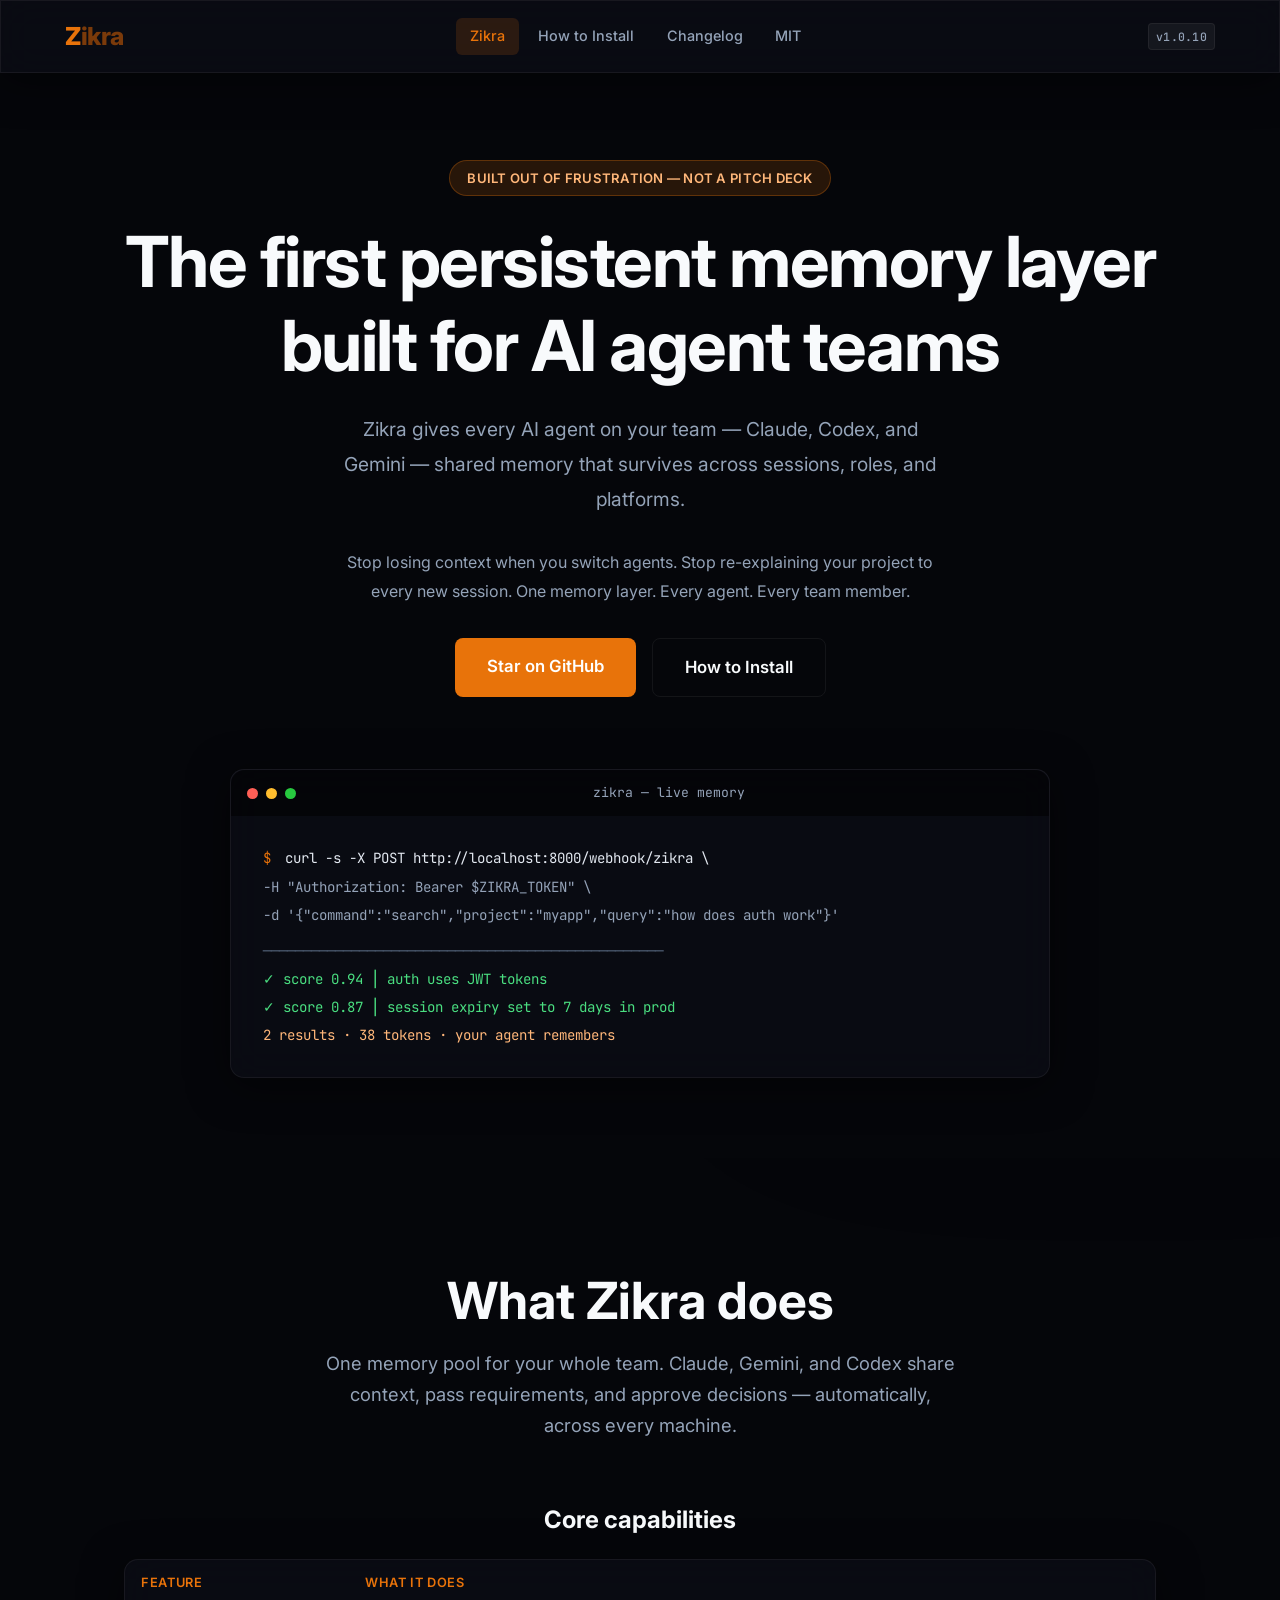
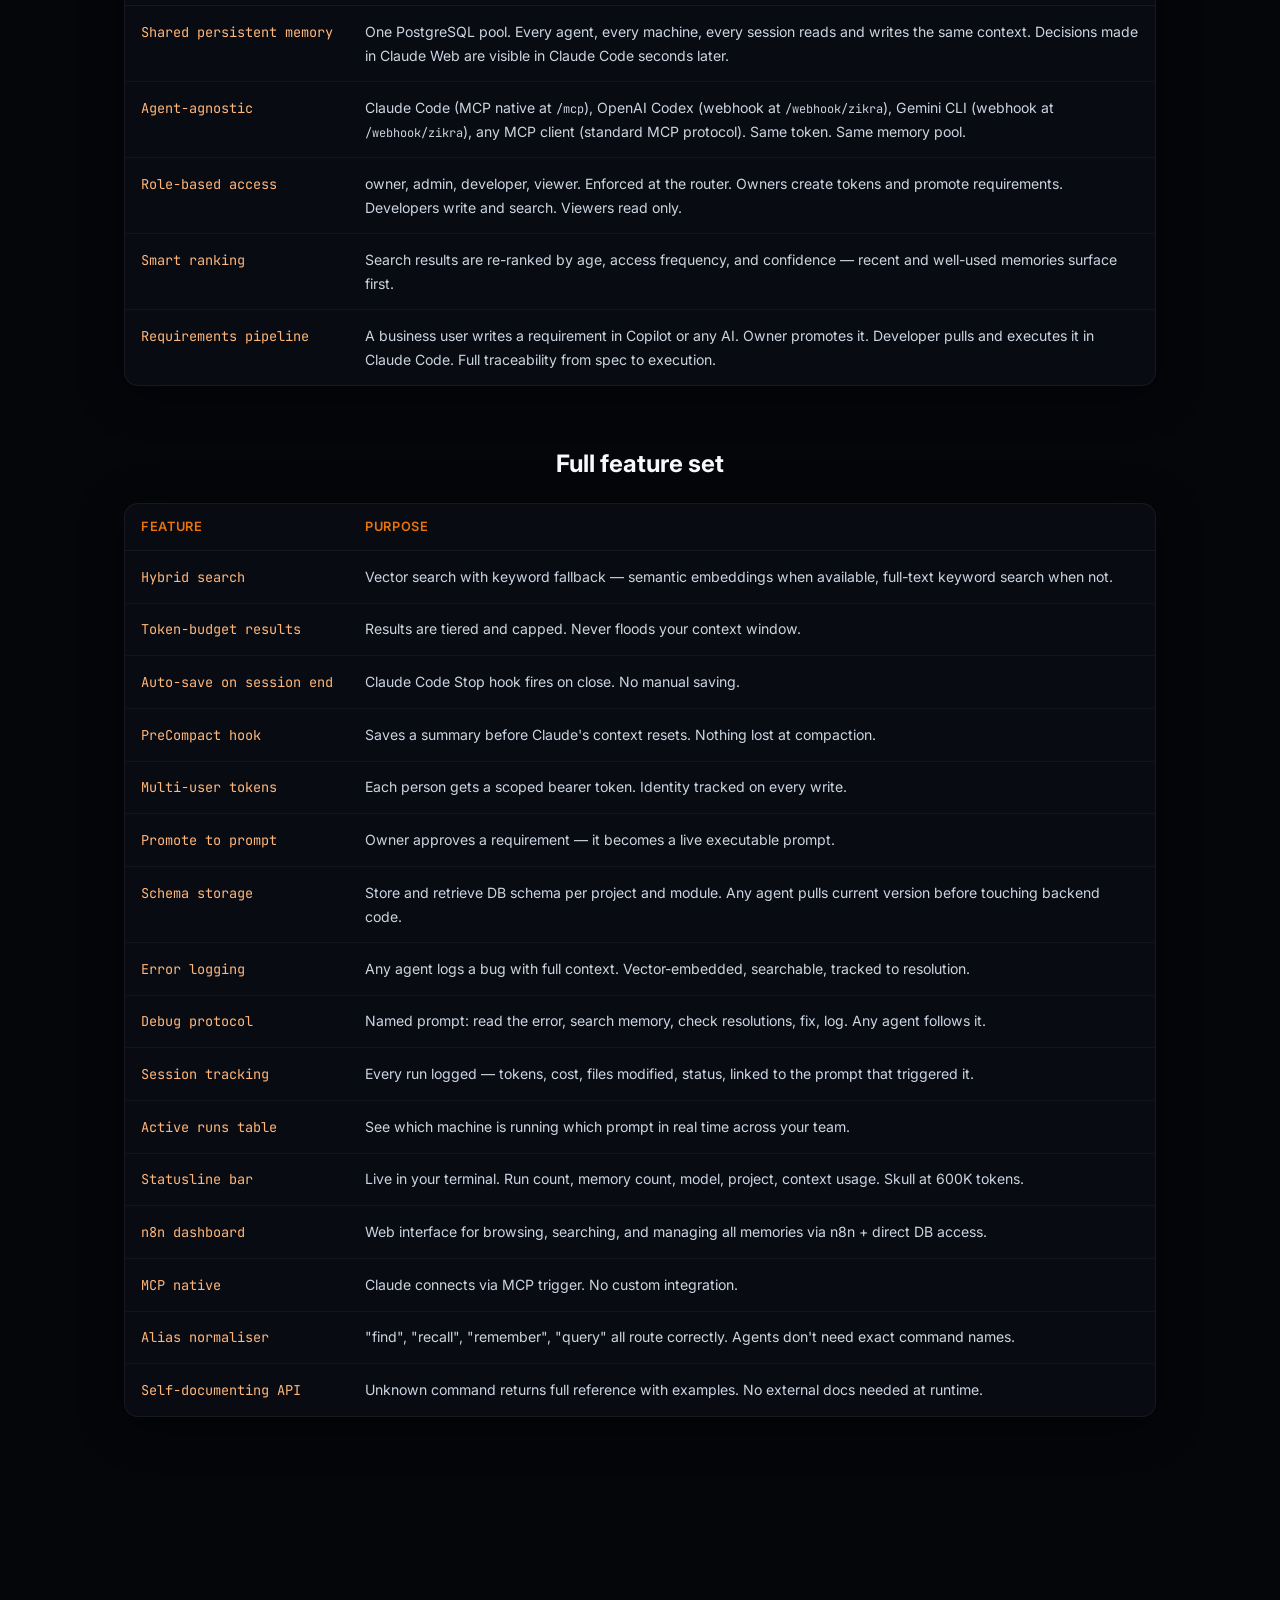
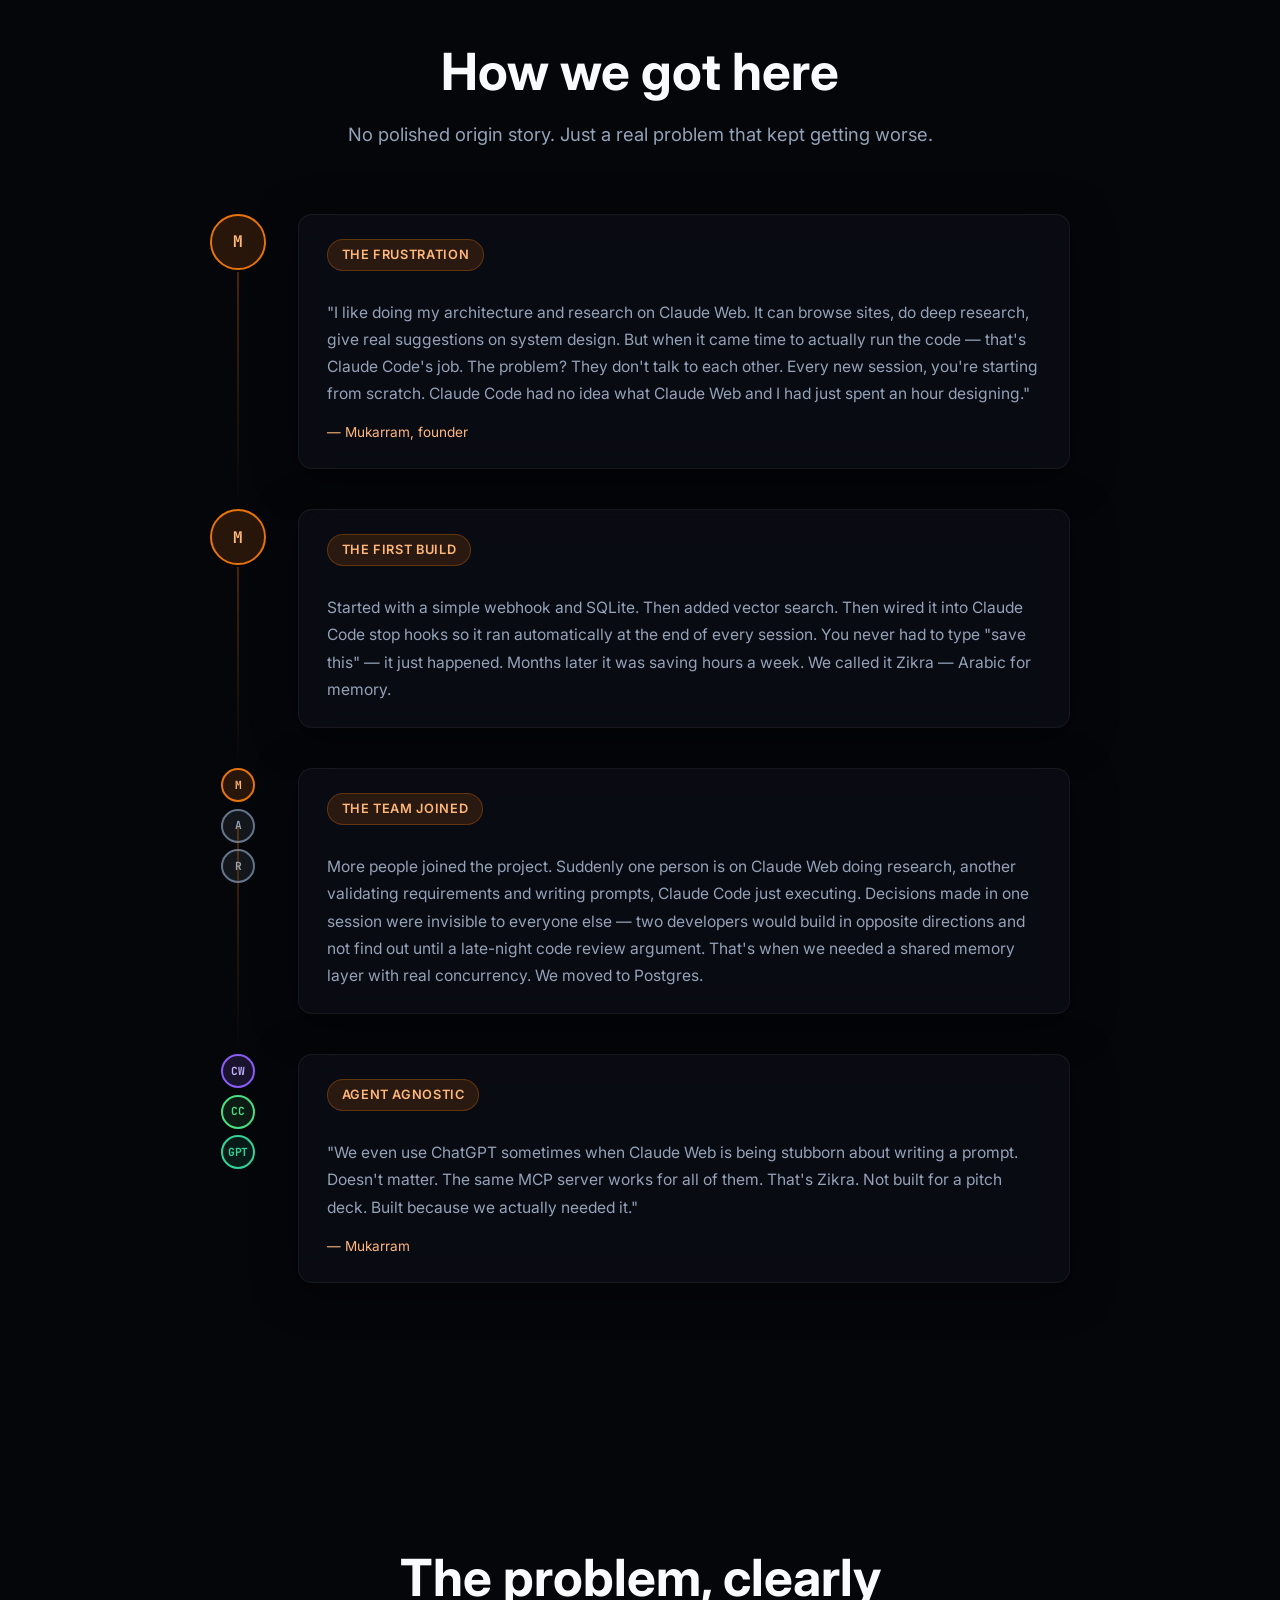
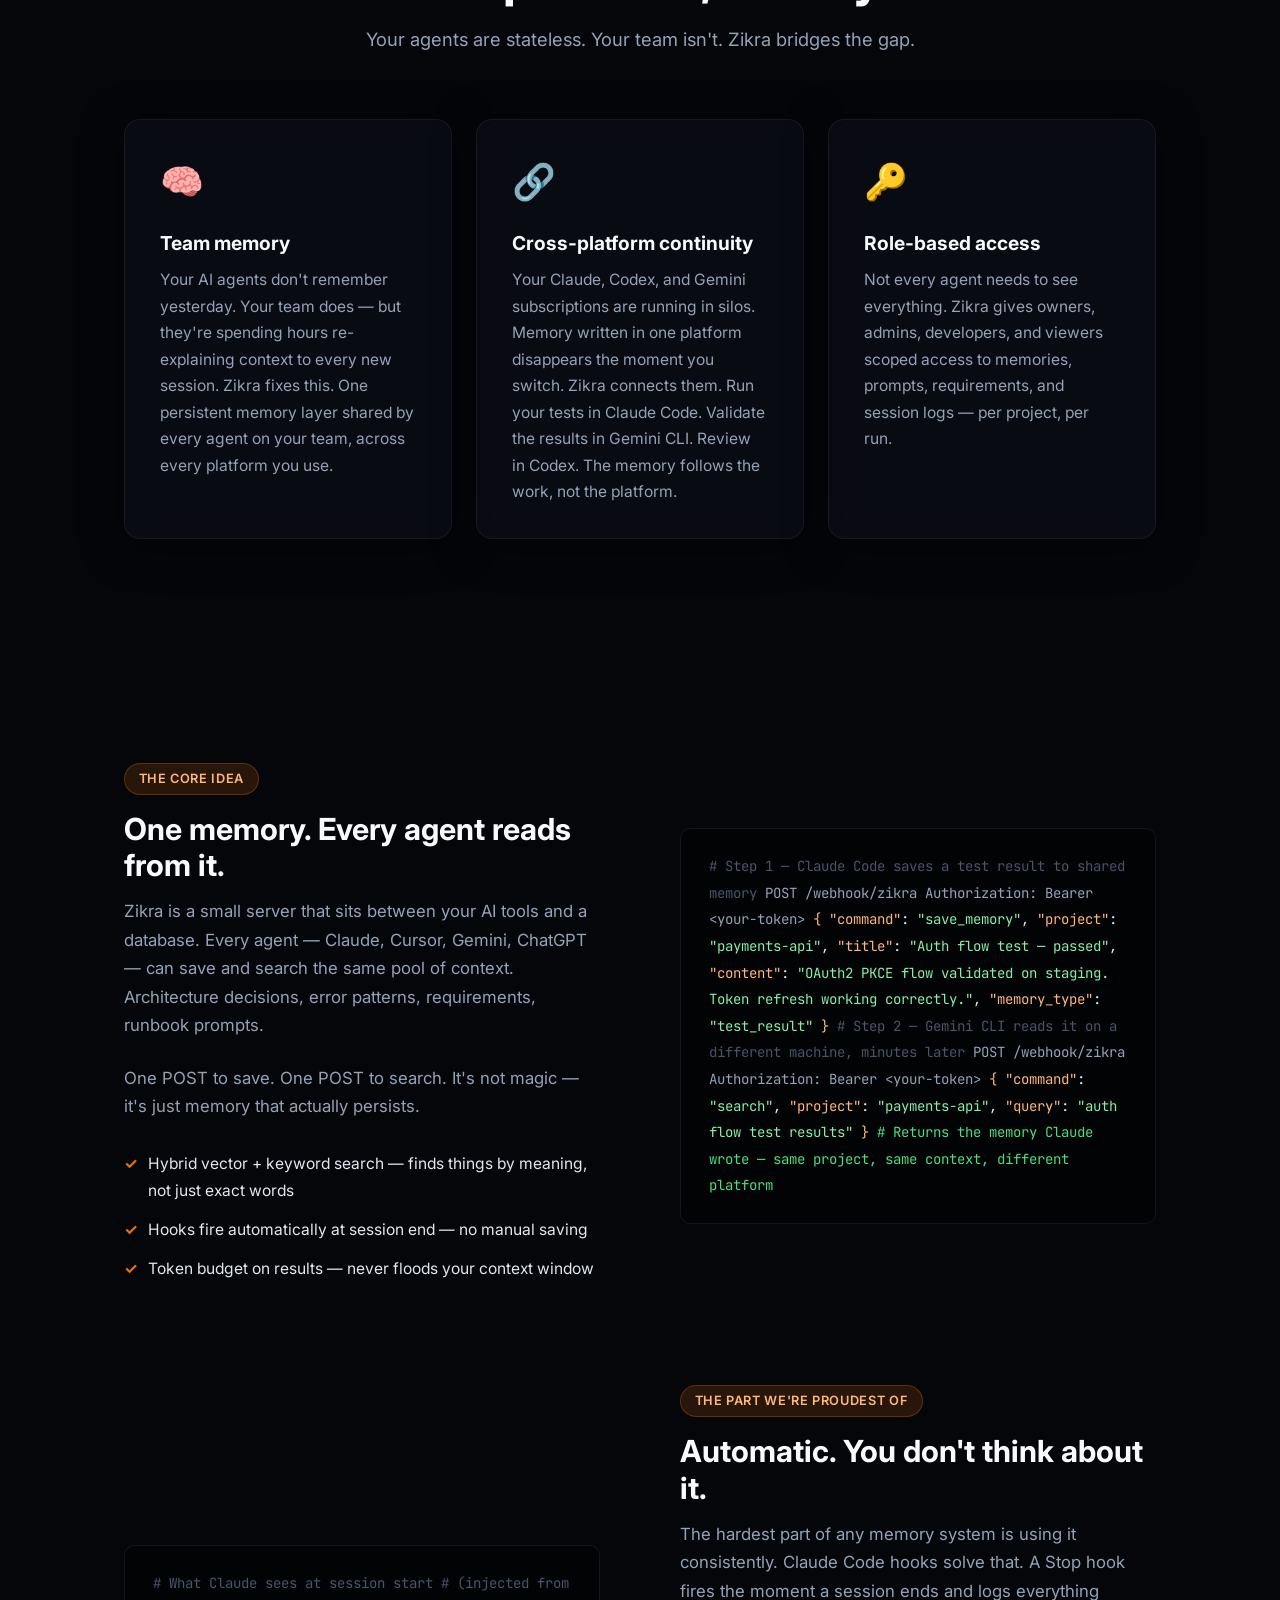
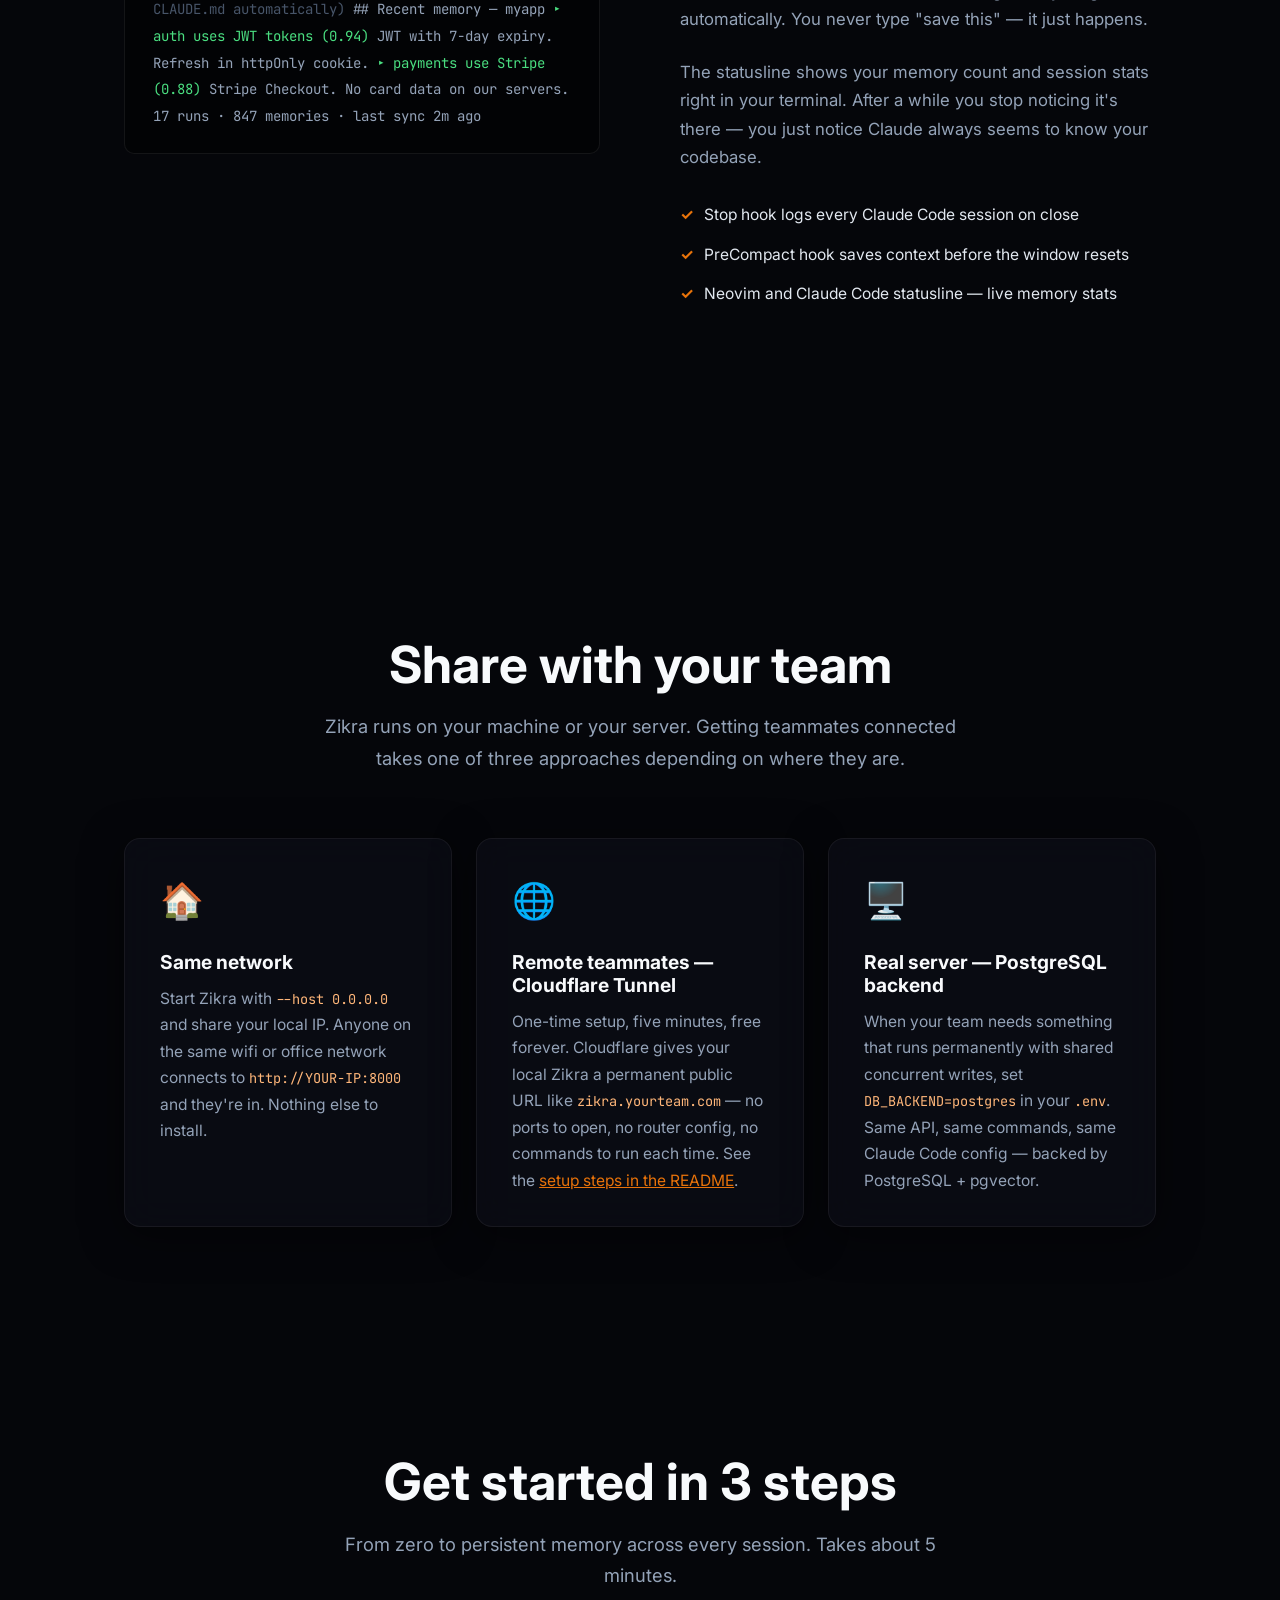
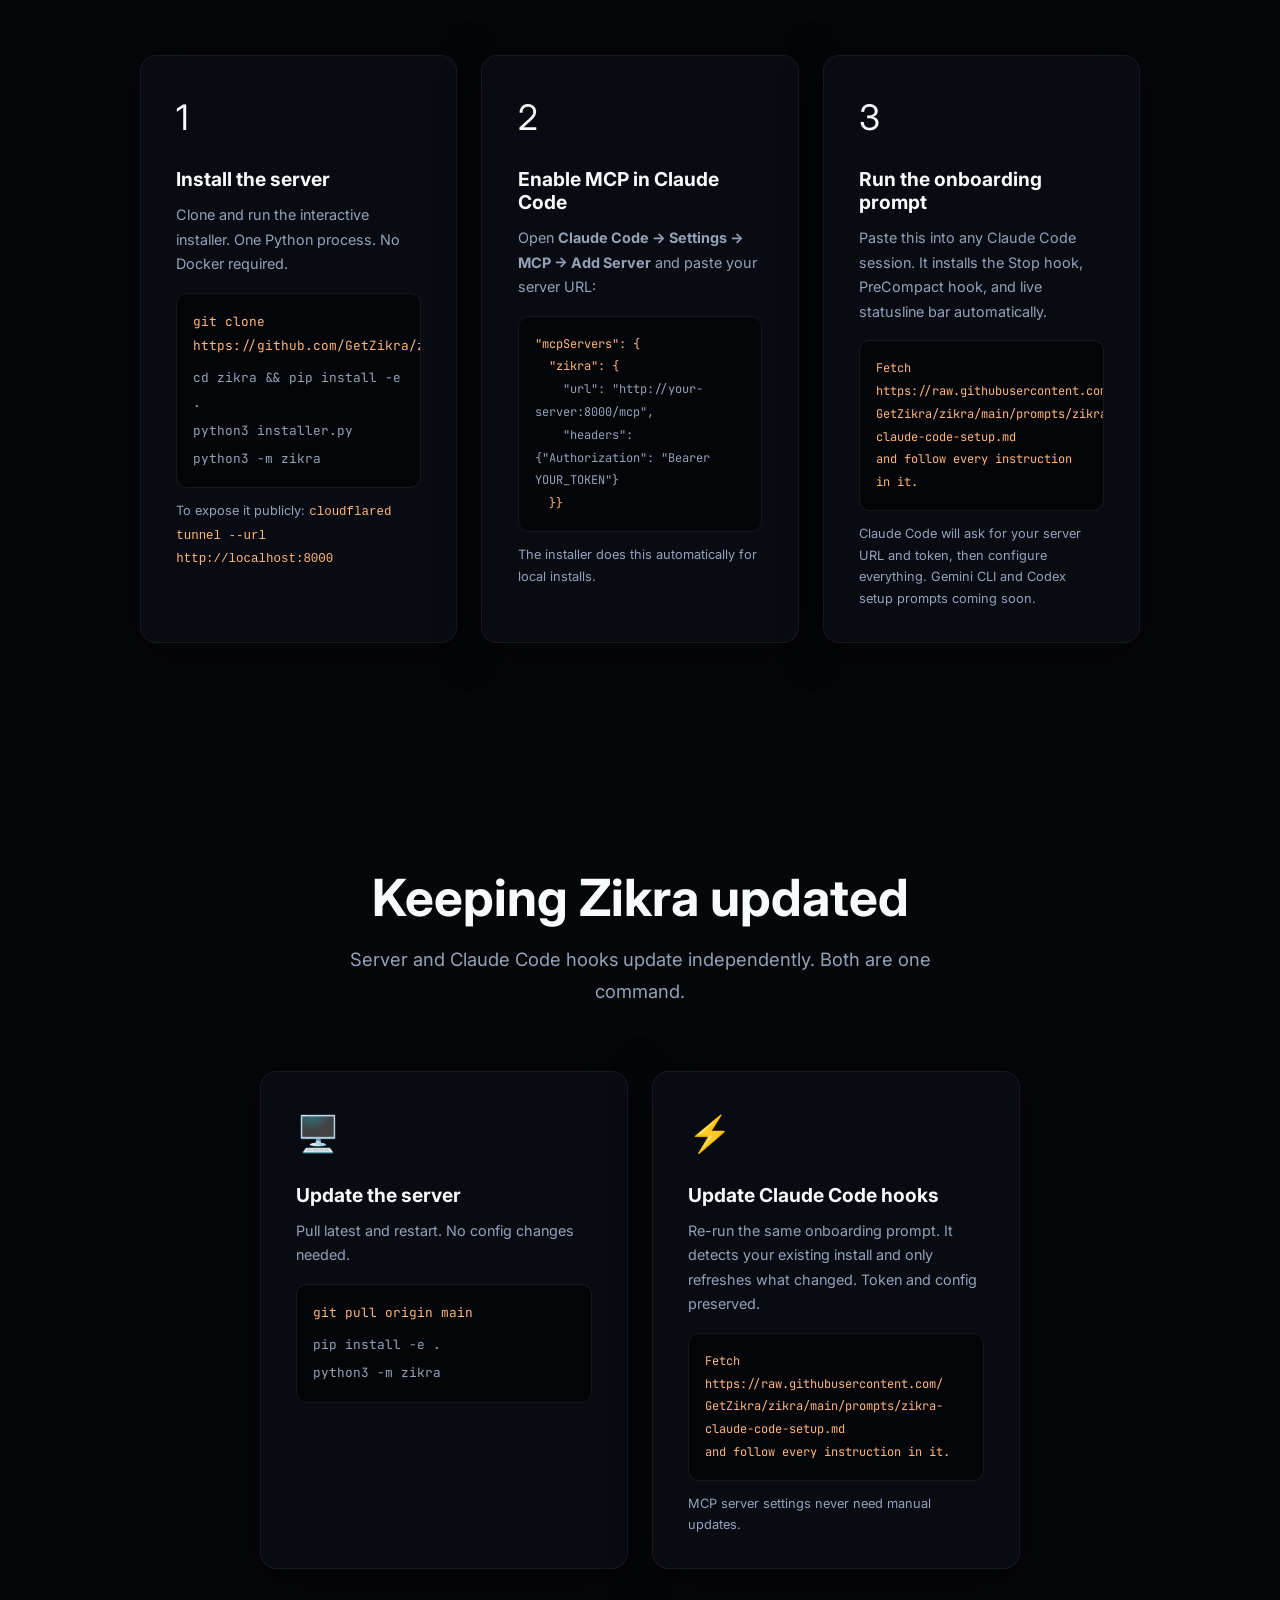
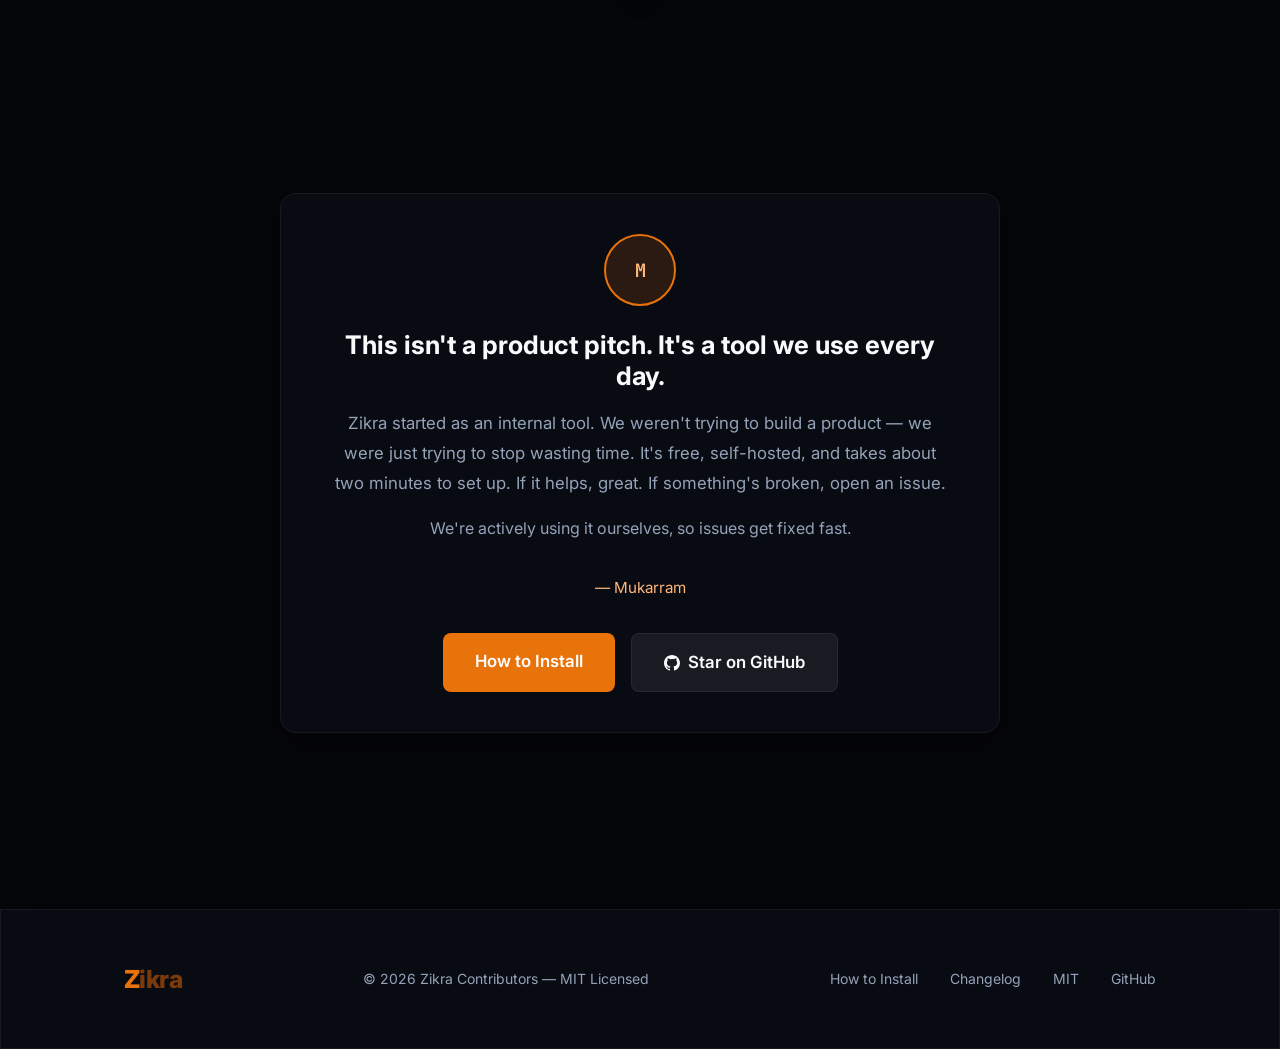
==== commit efb50864: "docs: v1.0.10 — multi-user login, project-scoped tokens, usage tracking Co-Authored-By: Claude Sonne" ====
--- a/index.html
+++ b/index.html
@@ -38,7 +38,7 @@
         <a href="changelog.html">Changelog</a>
         <a href="license.html">MIT</a>
     </div>
-    <a href="changelog.html" class="version-badge" id="version-badge">v1.0.7</a>
+    <a href="changelog.html" class="version-badge" id="version-badge">v1.0.10</a>
 </nav>
 
 <!-- ── Hero ─────────────────────────────────────────────────────────────────── -->
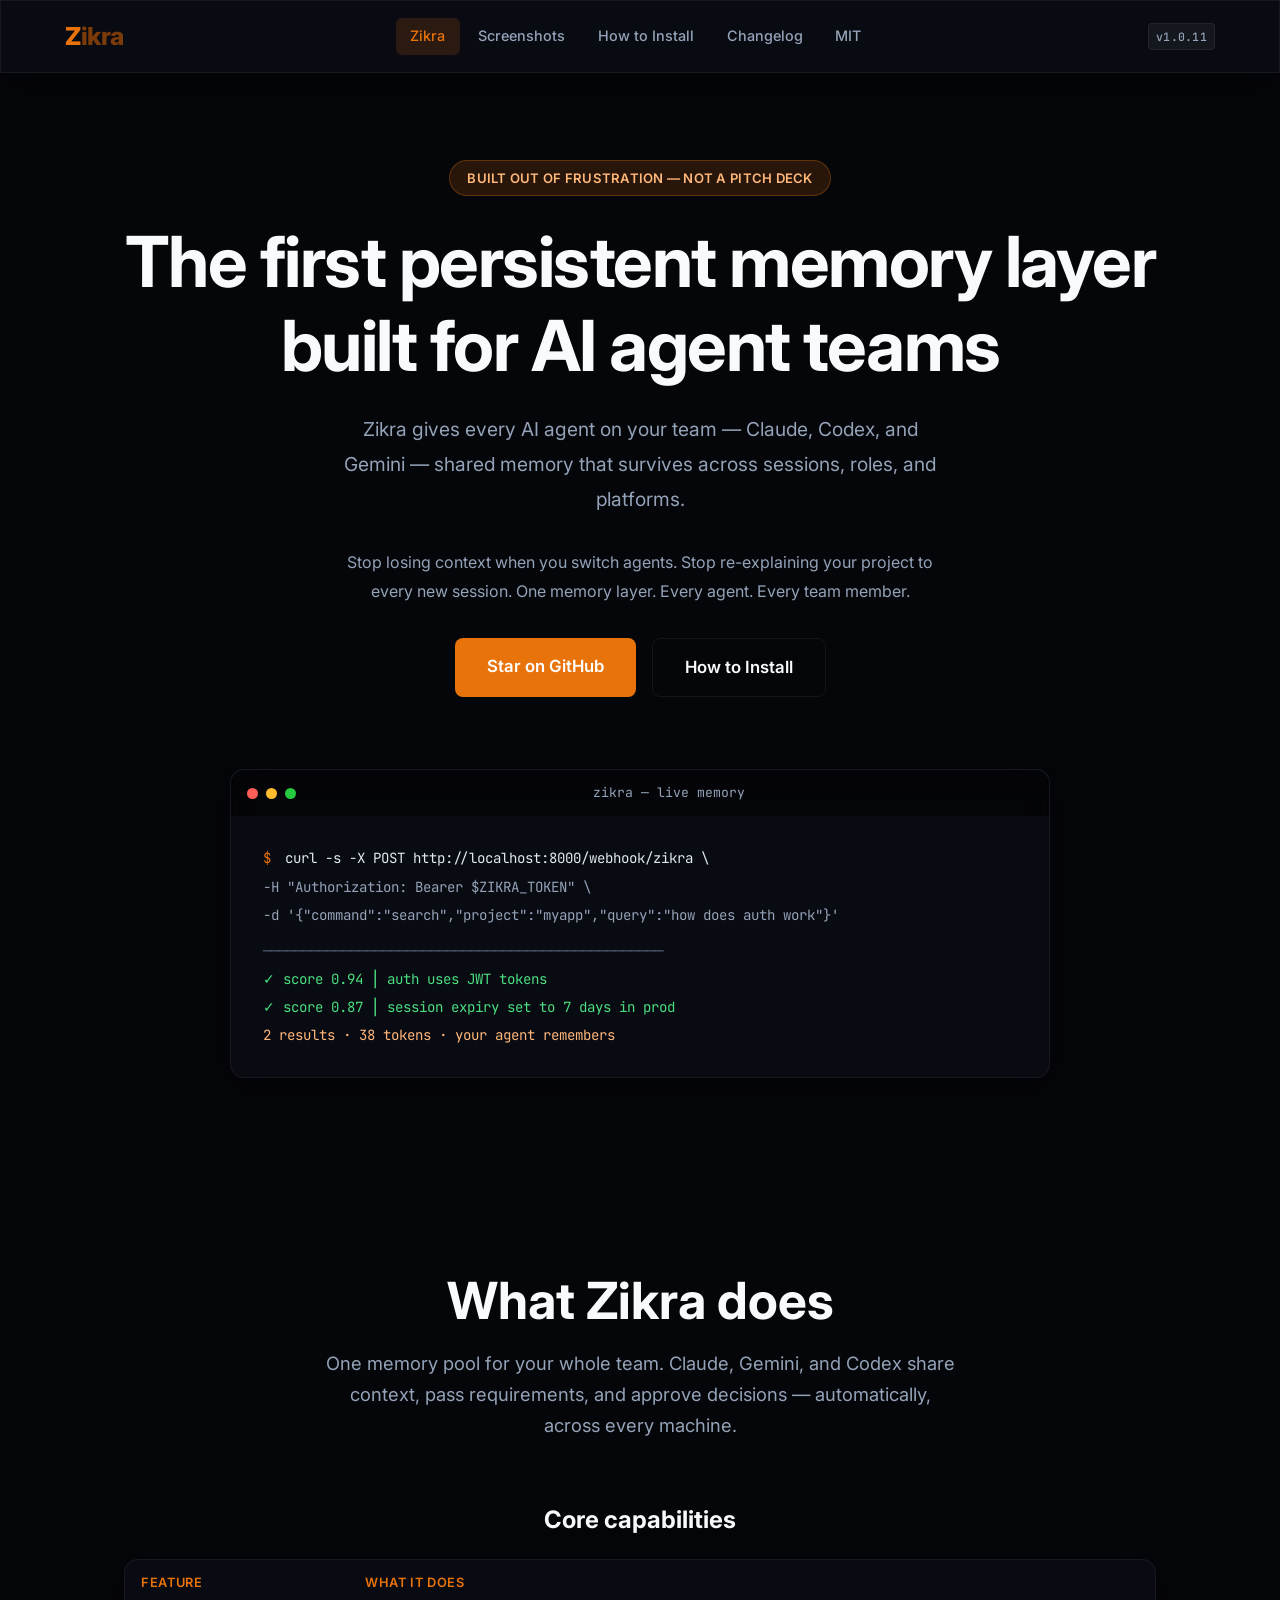
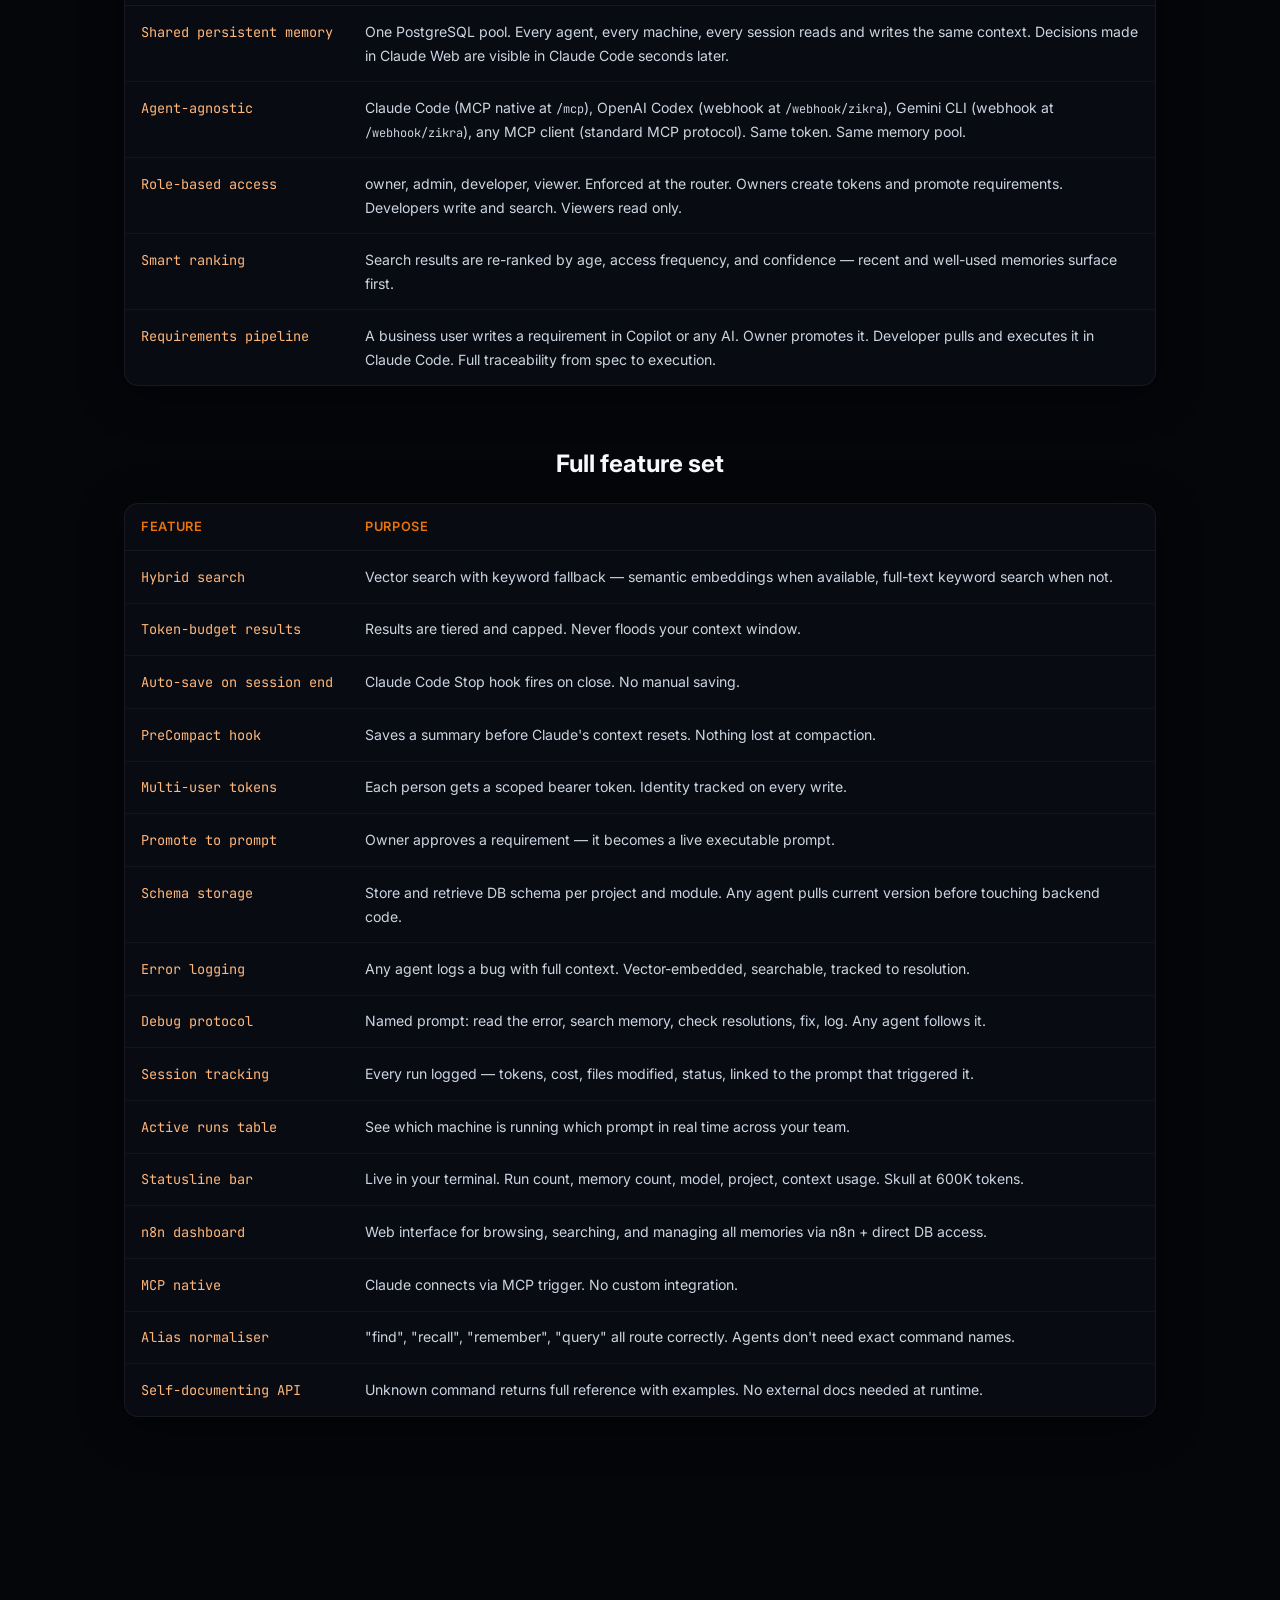
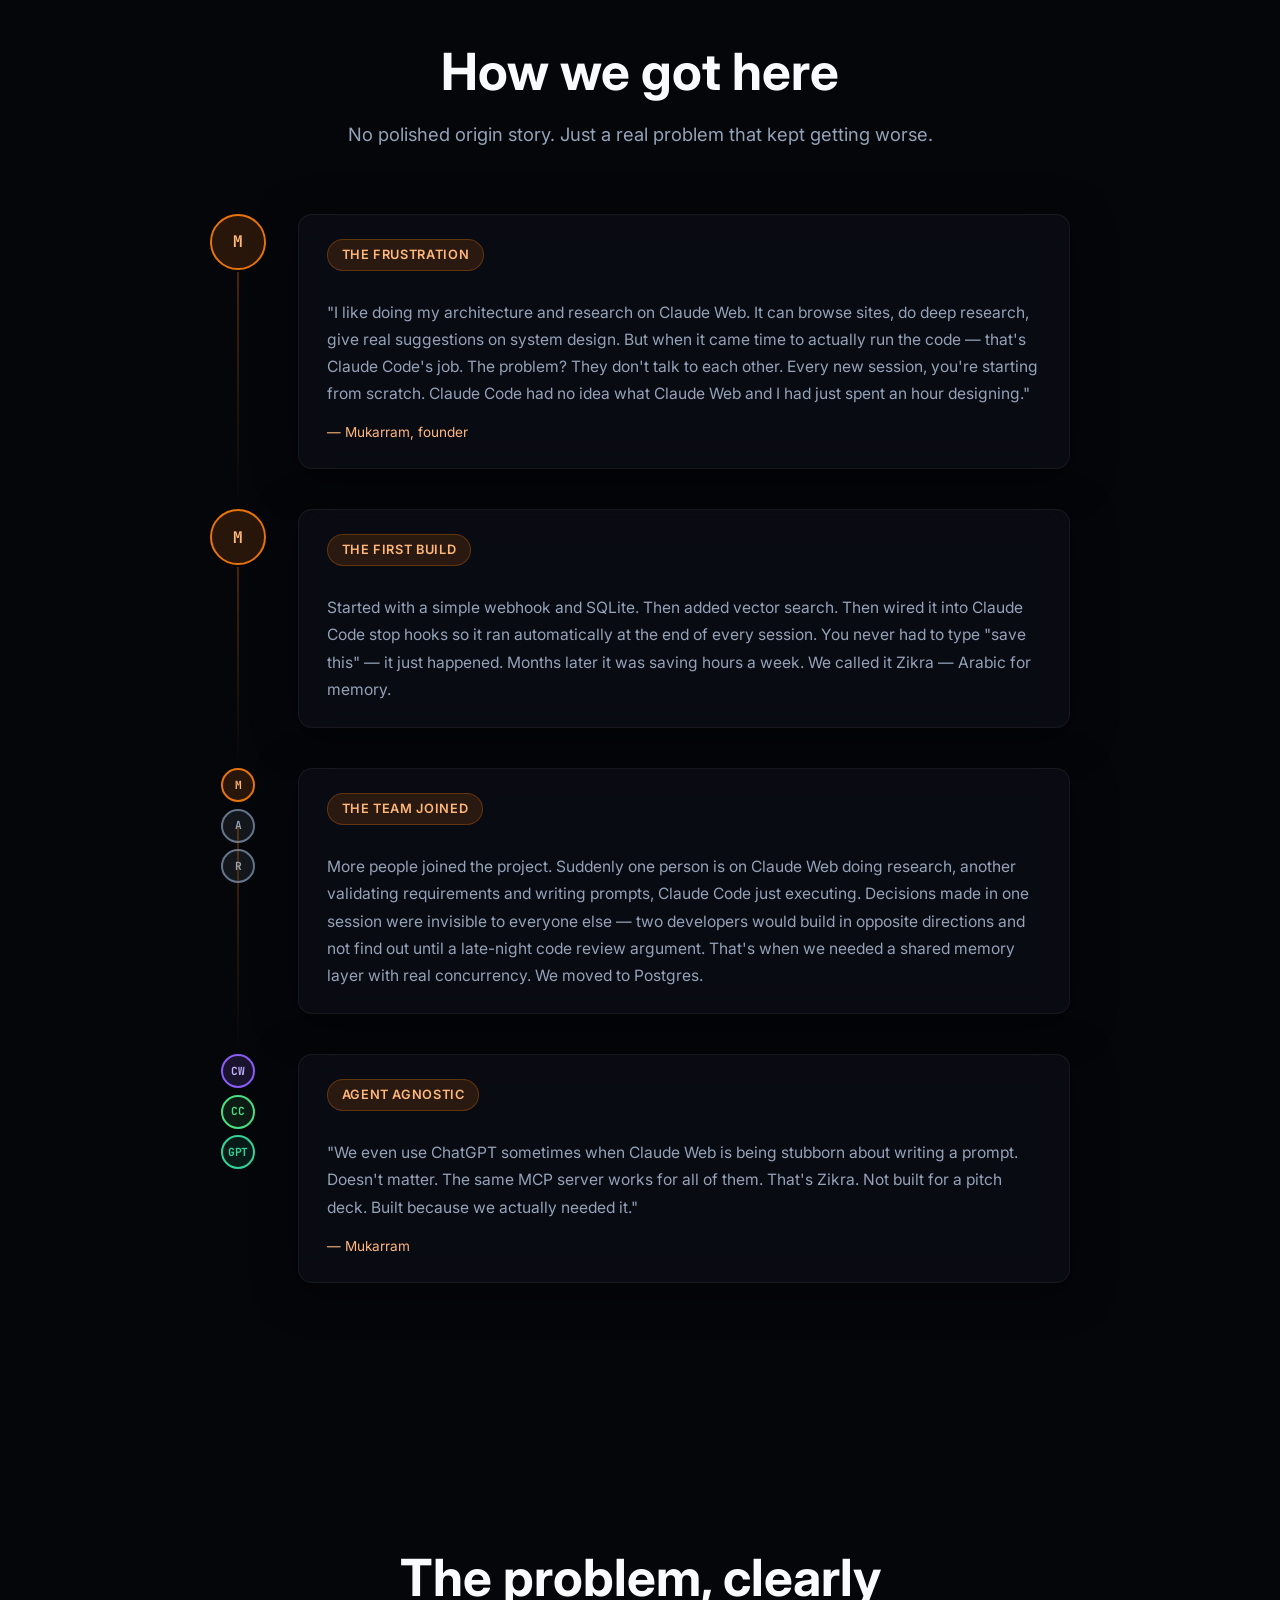
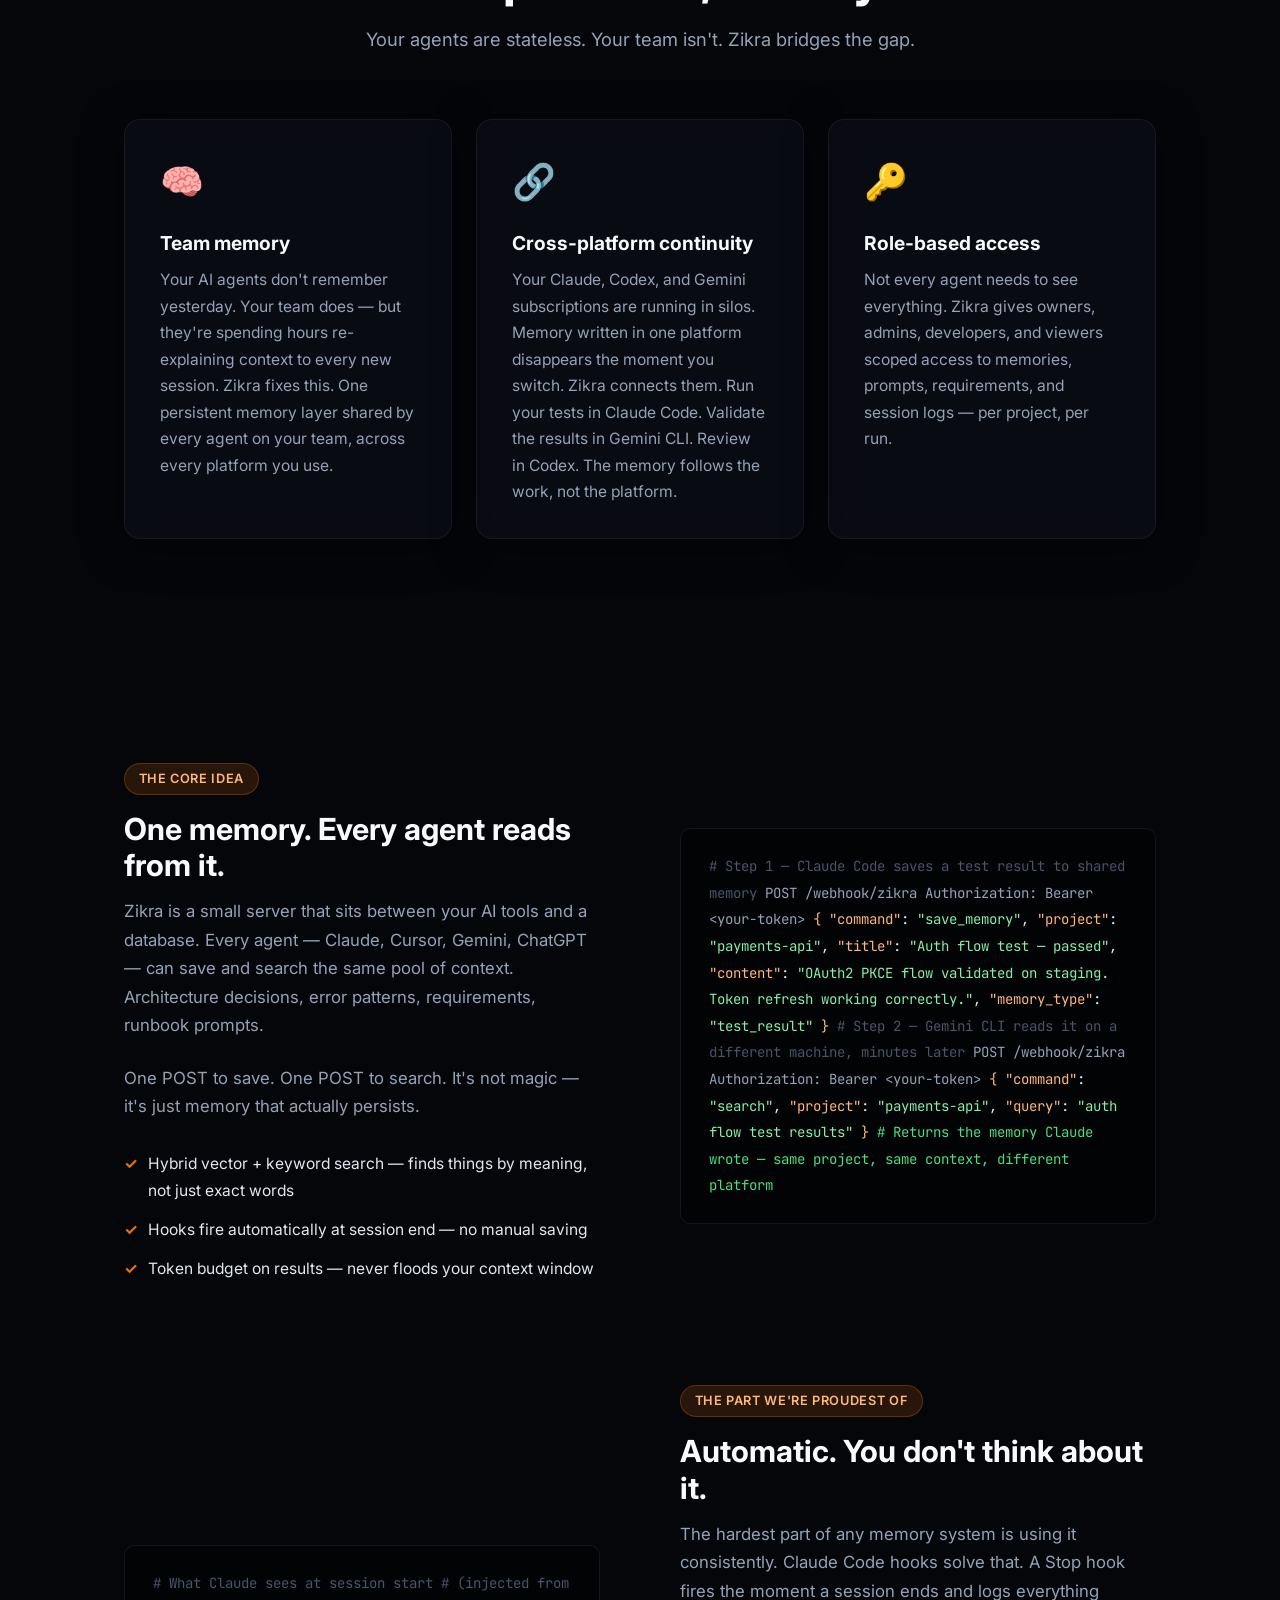
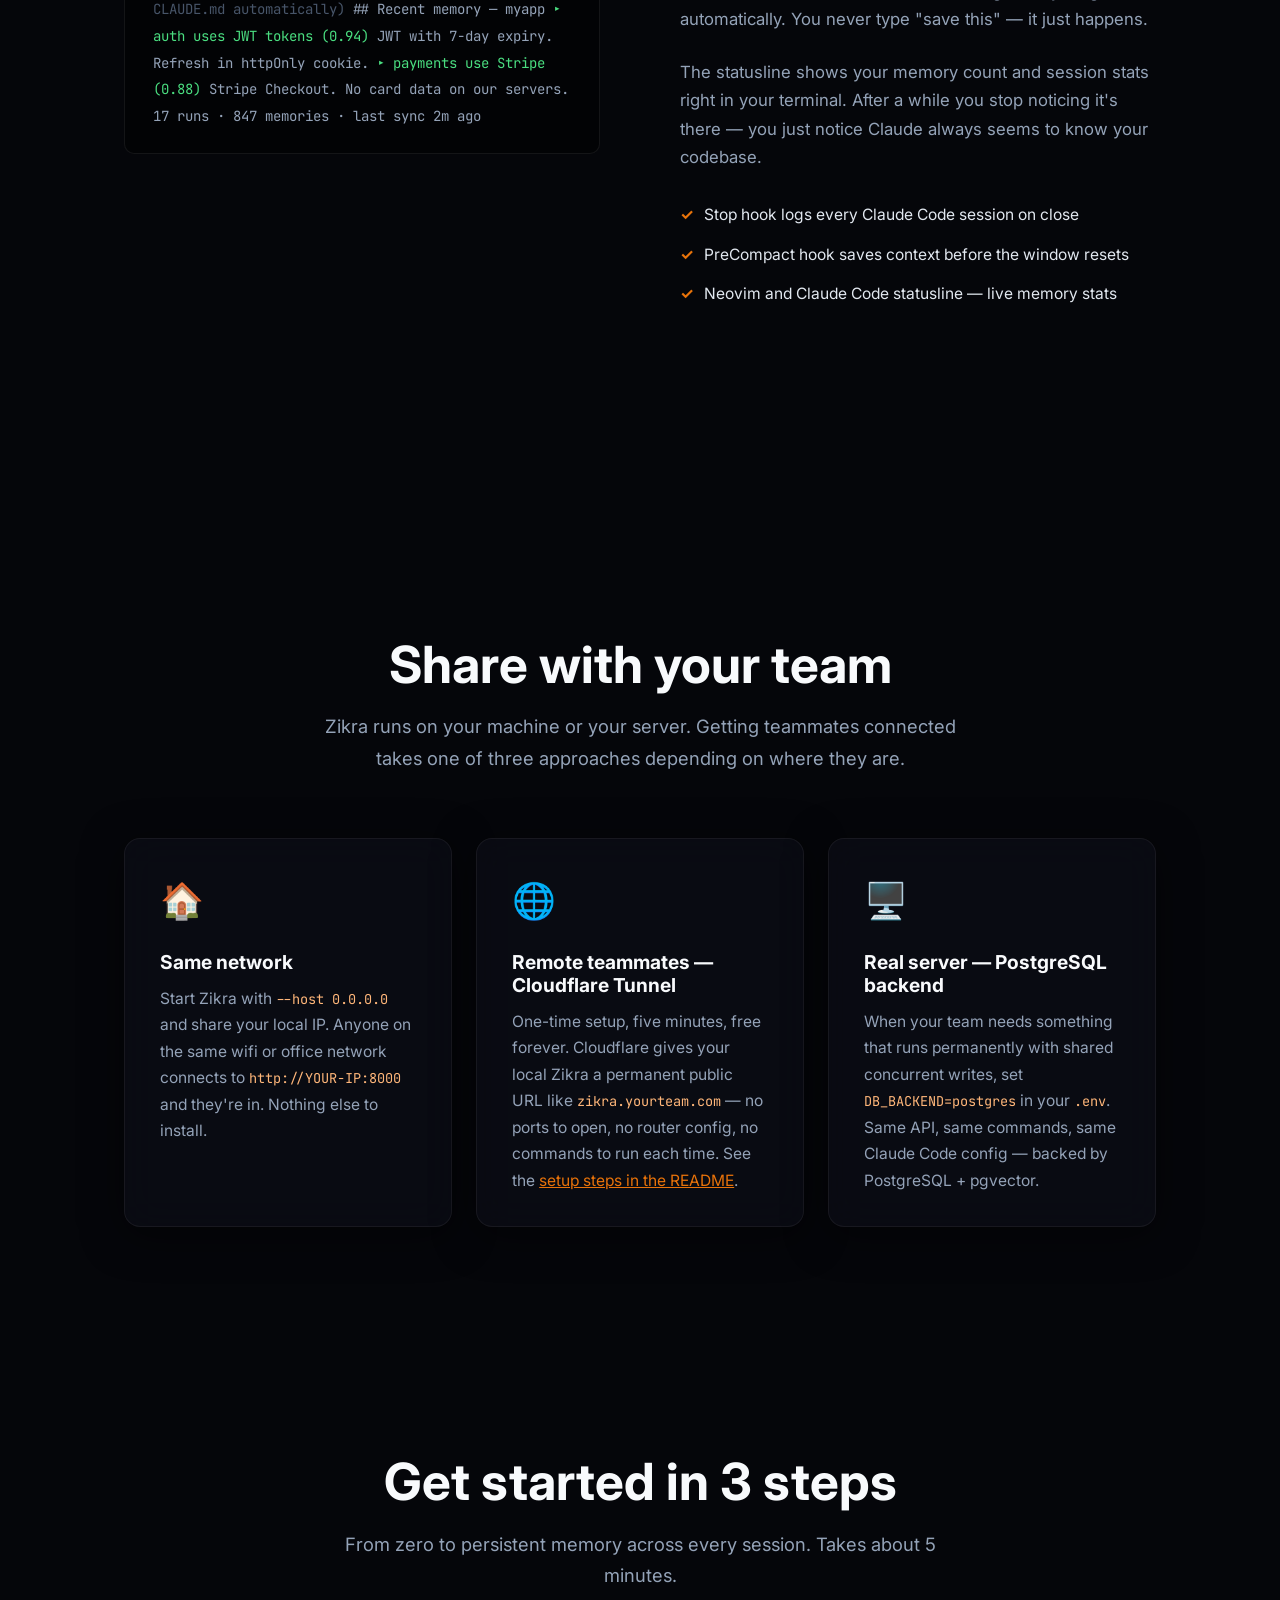
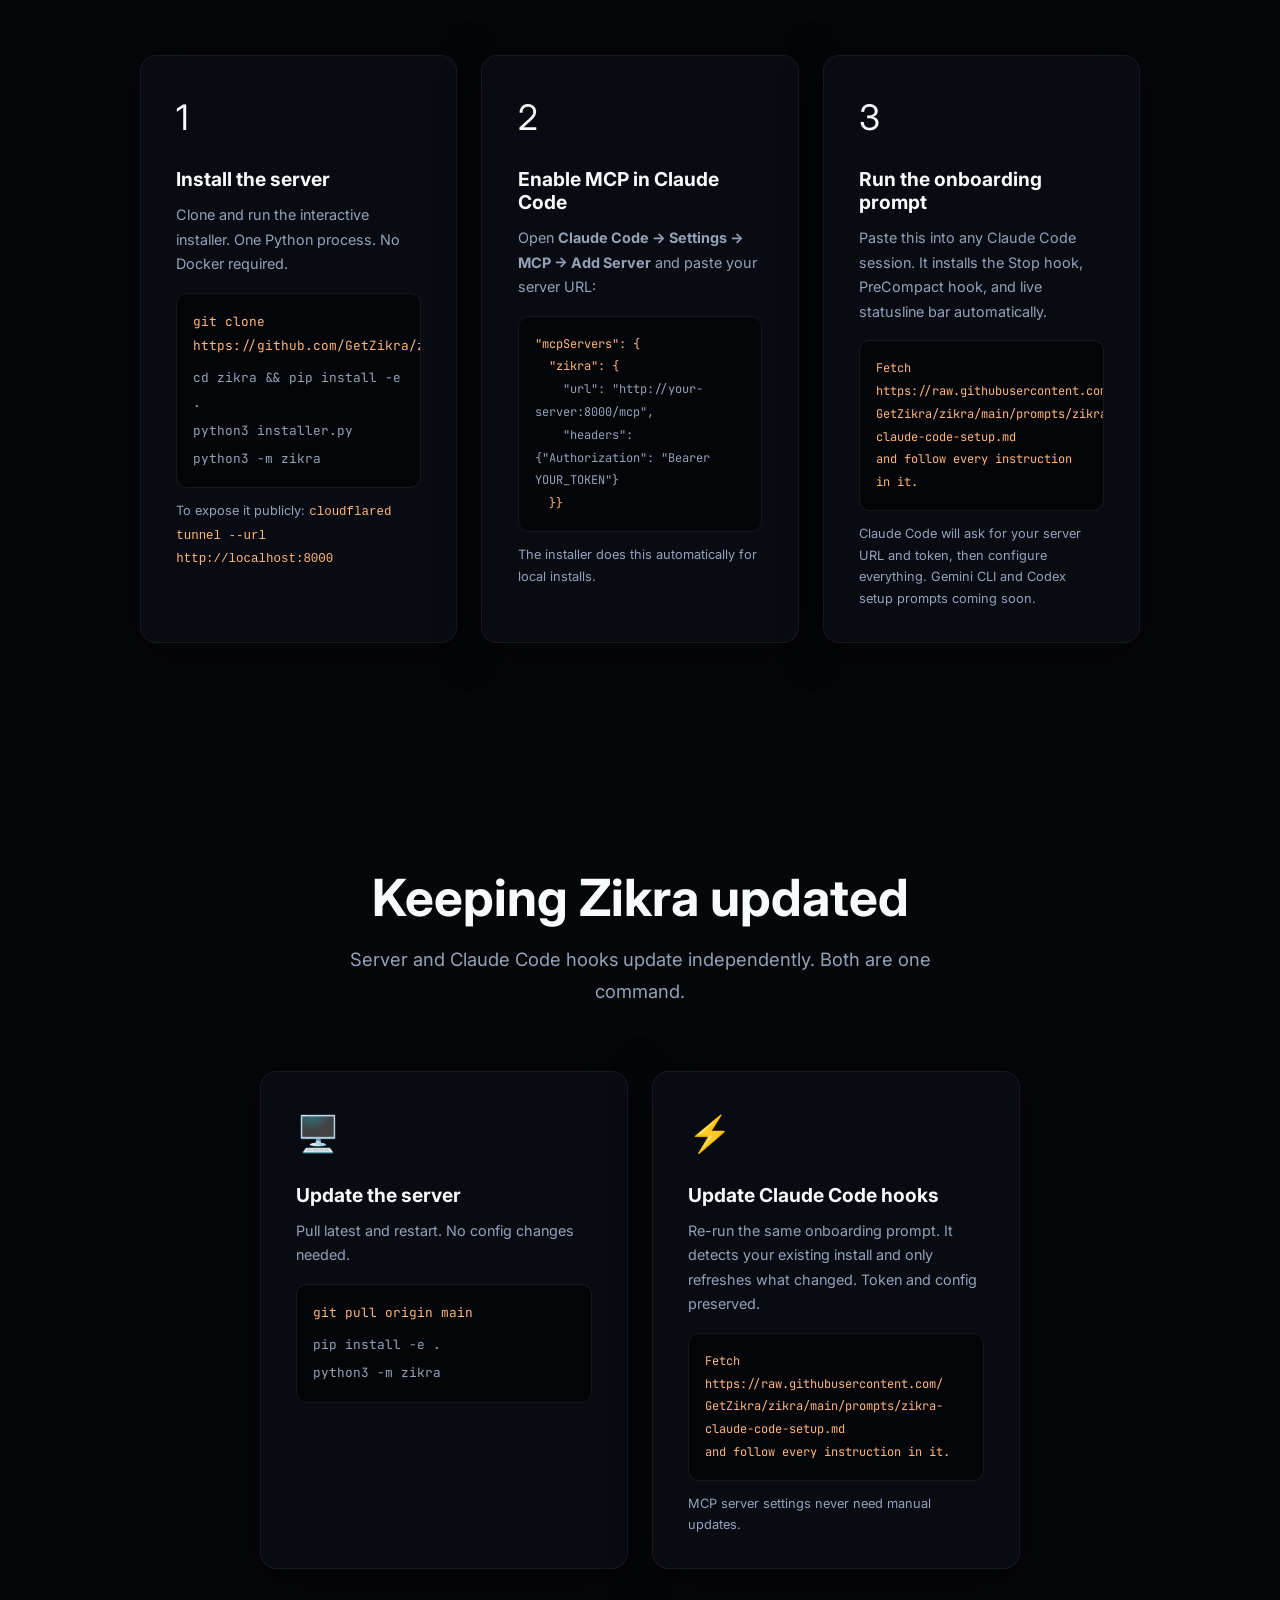
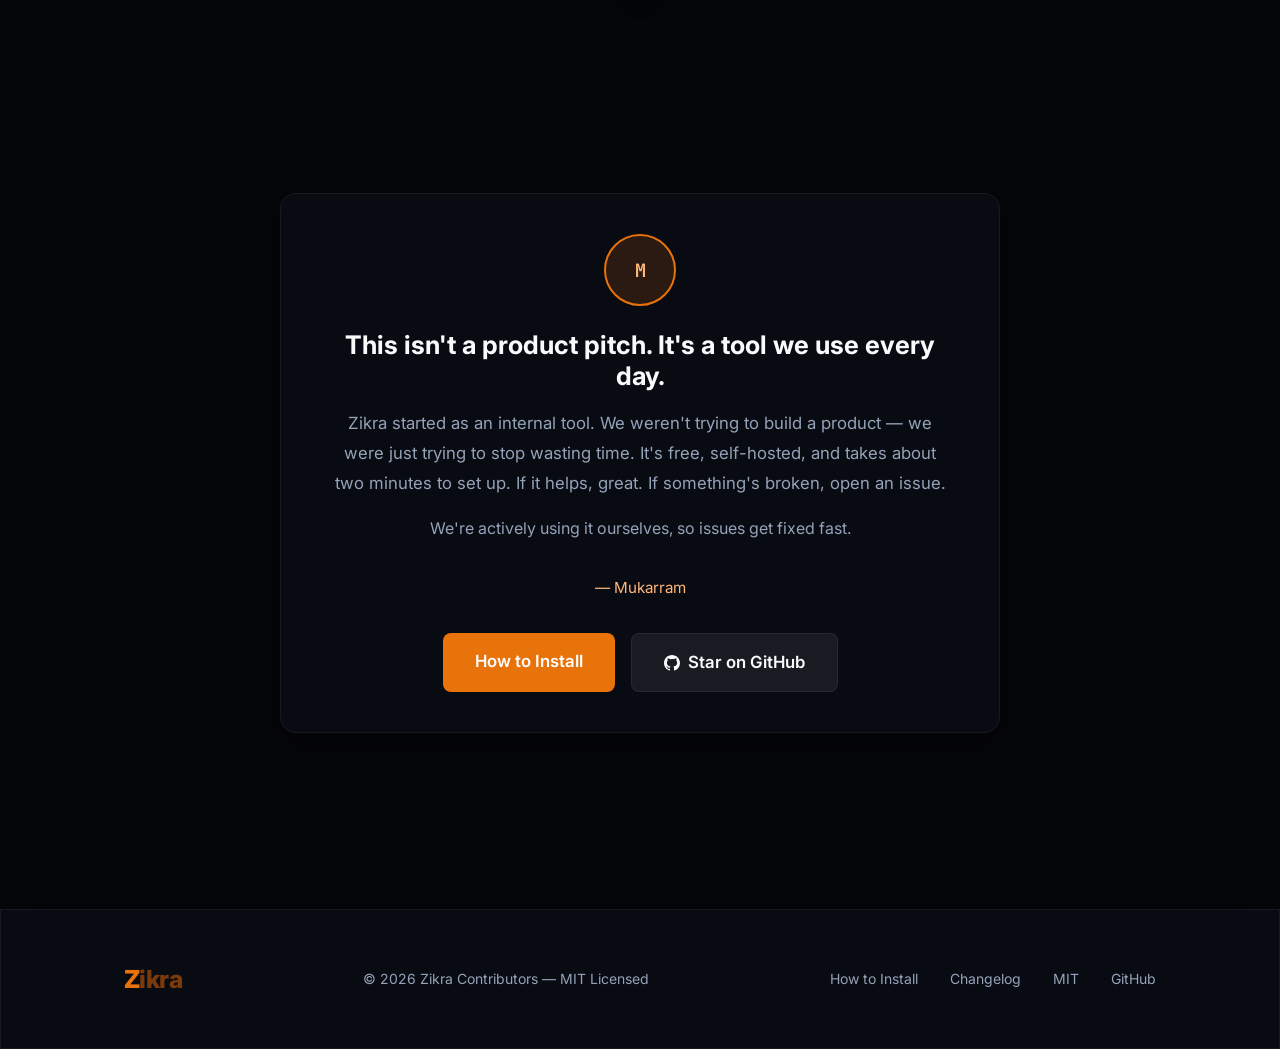
==== commit 1d290d5b: "docs: v1.0.11 — screenshots page, lightbox, testimonials, nav update - Add screenshots.html with 6 c" ====
--- a/index.html
+++ b/index.html
@@ -34,11 +34,12 @@
     <a href="index.html" class="logo"><span class="z">Z</span><span class="ikra">ikra</span></a>
     <div class="nav-links">
         <a href="index.html">Zikra</a>
+        <a href="screenshots.html">Screenshots</a>
         <a href="install.html">How to Install</a>
         <a href="changelog.html">Changelog</a>
         <a href="license.html">MIT</a>
     </div>
-    <a href="changelog.html" class="version-badge" id="version-badge">v1.0.10</a>
+    <a href="changelog.html" class="version-badge" id="version-badge">v1.0.11</a>
 </nav>
 
 <!-- ── Hero ─────────────────────────────────────────────────────────────────── -->
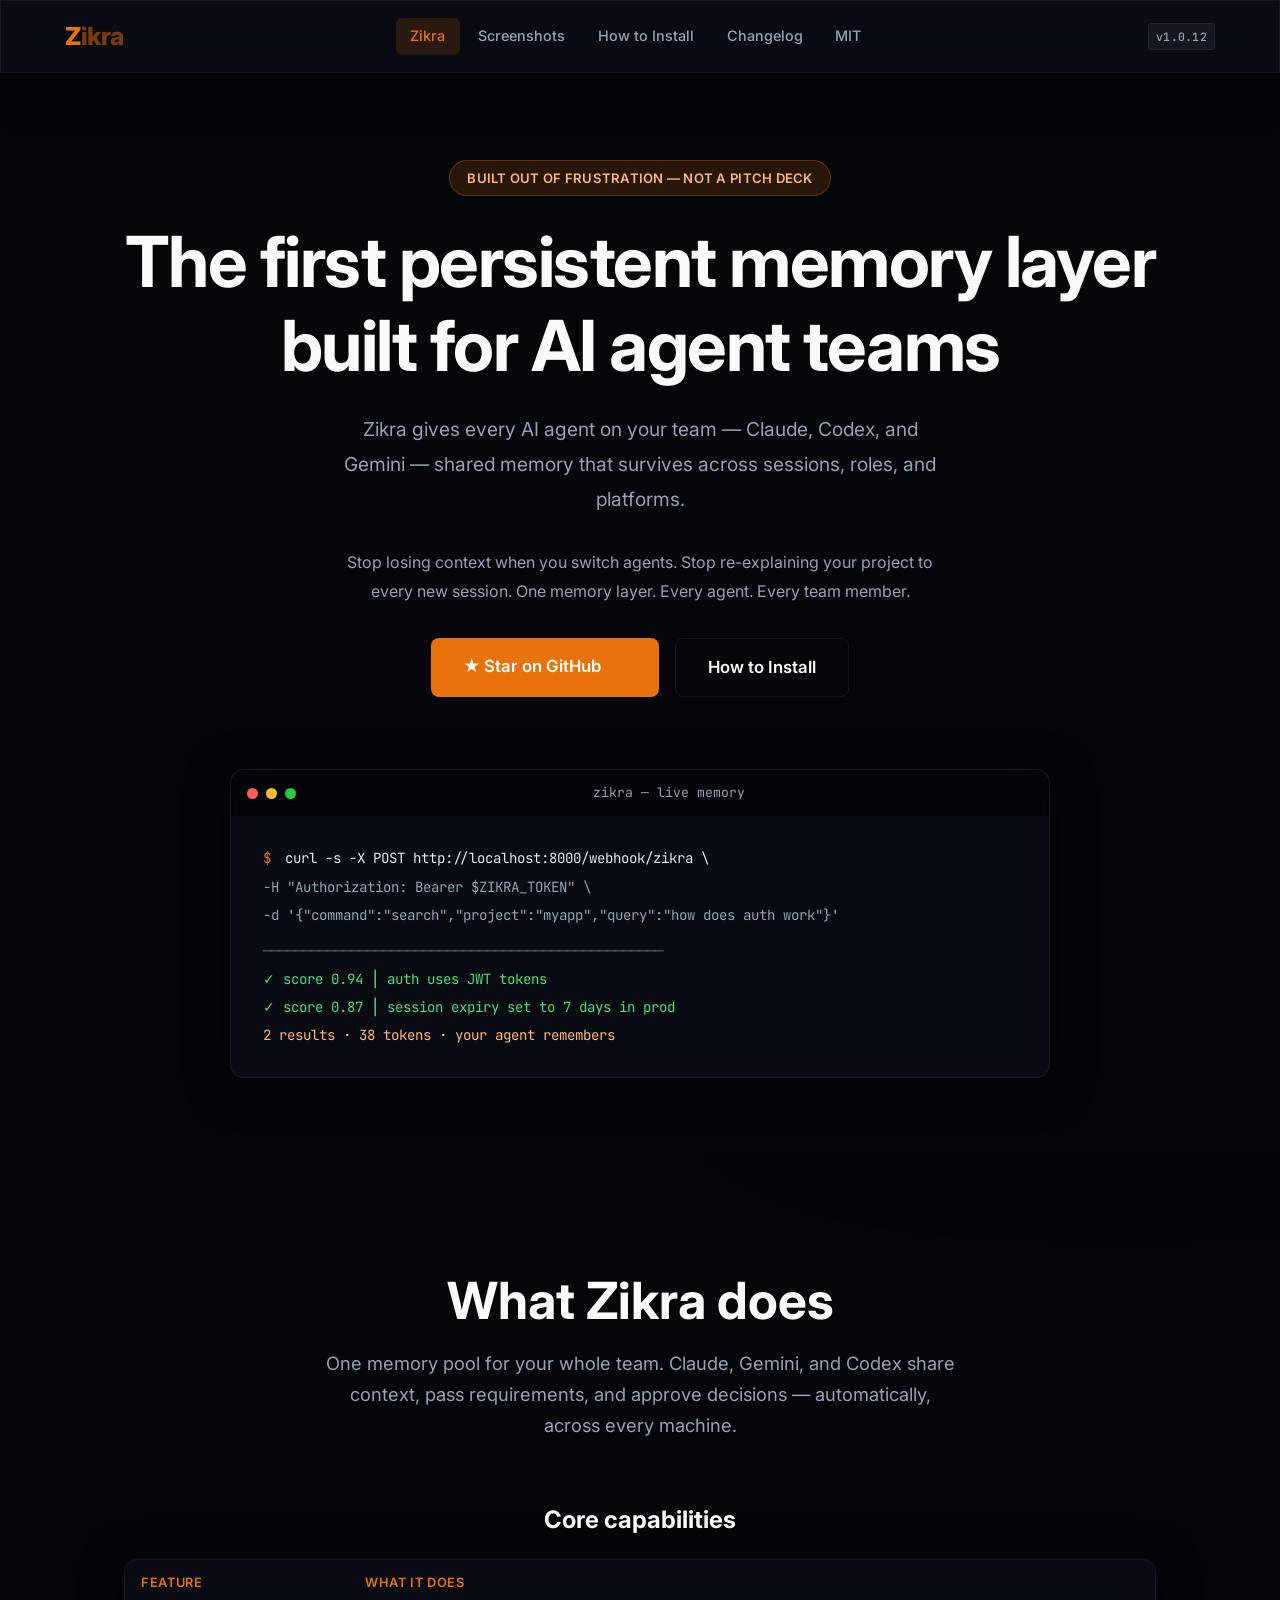
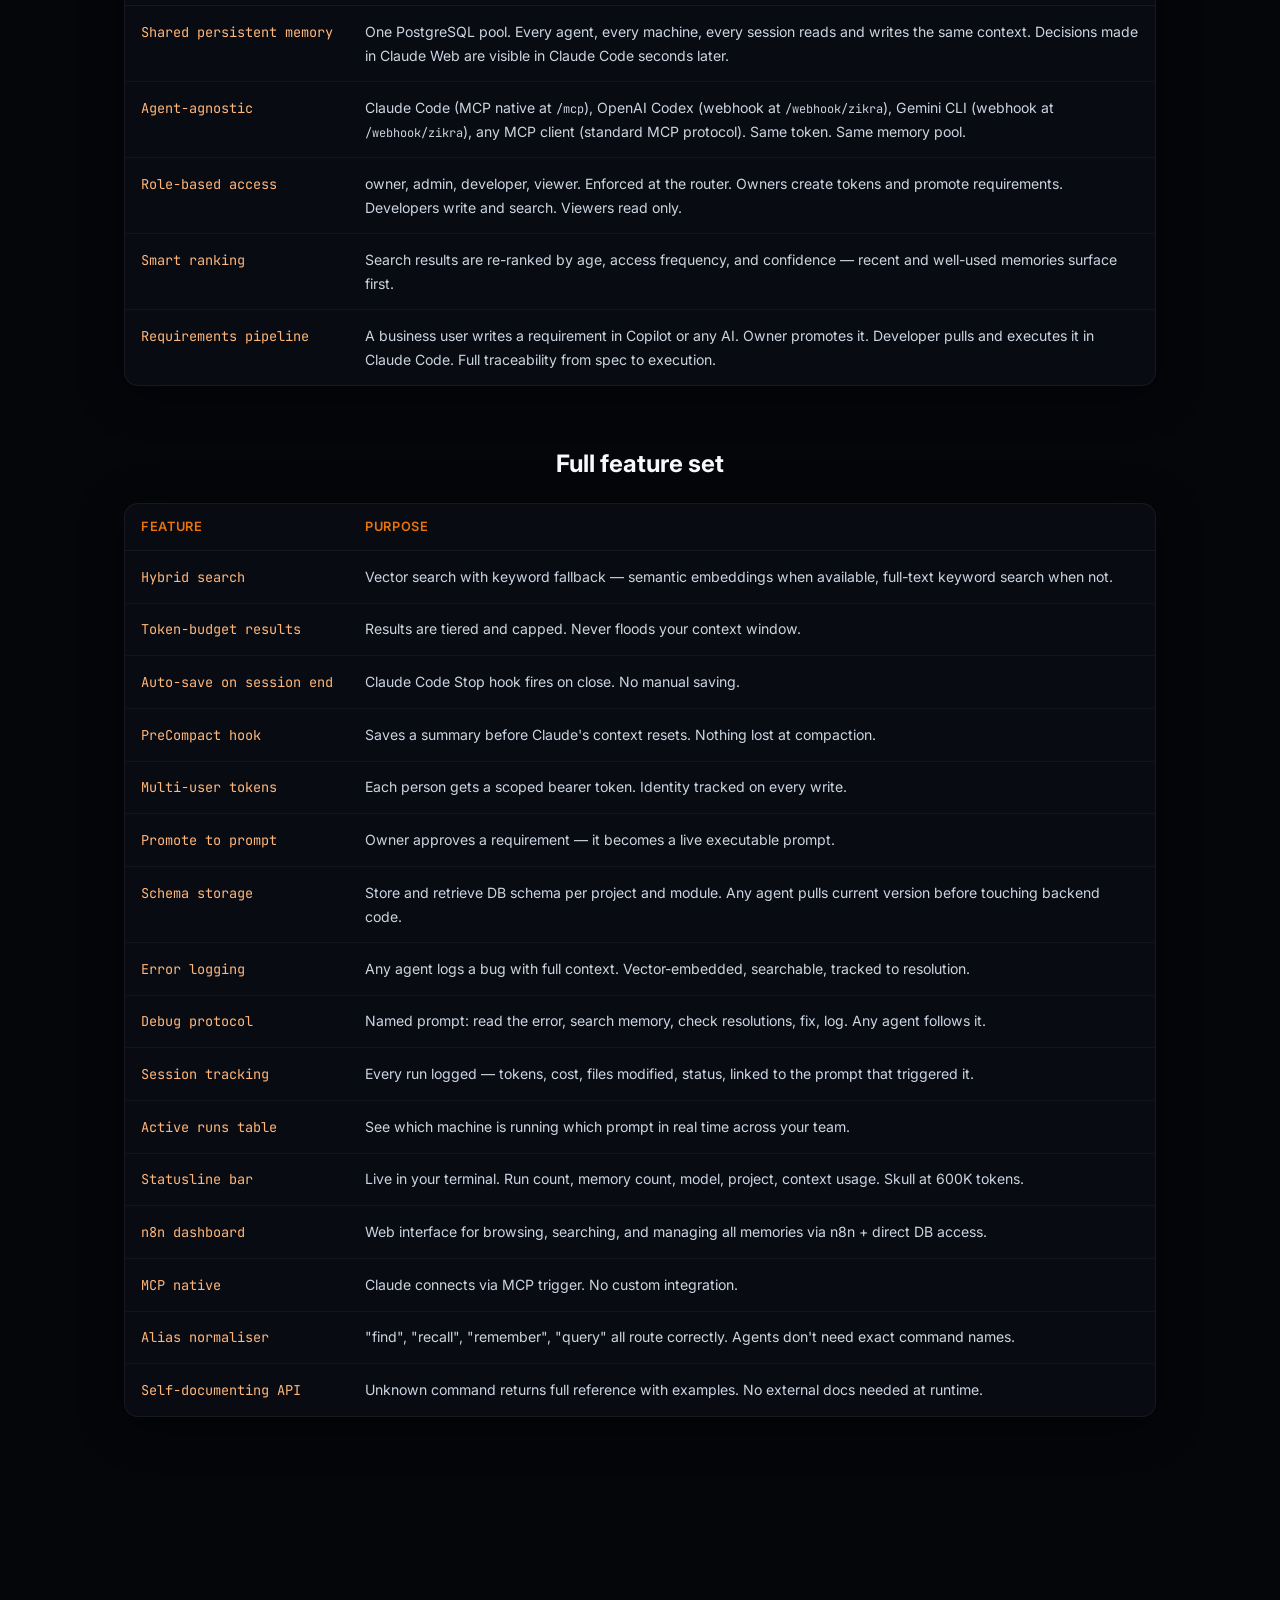
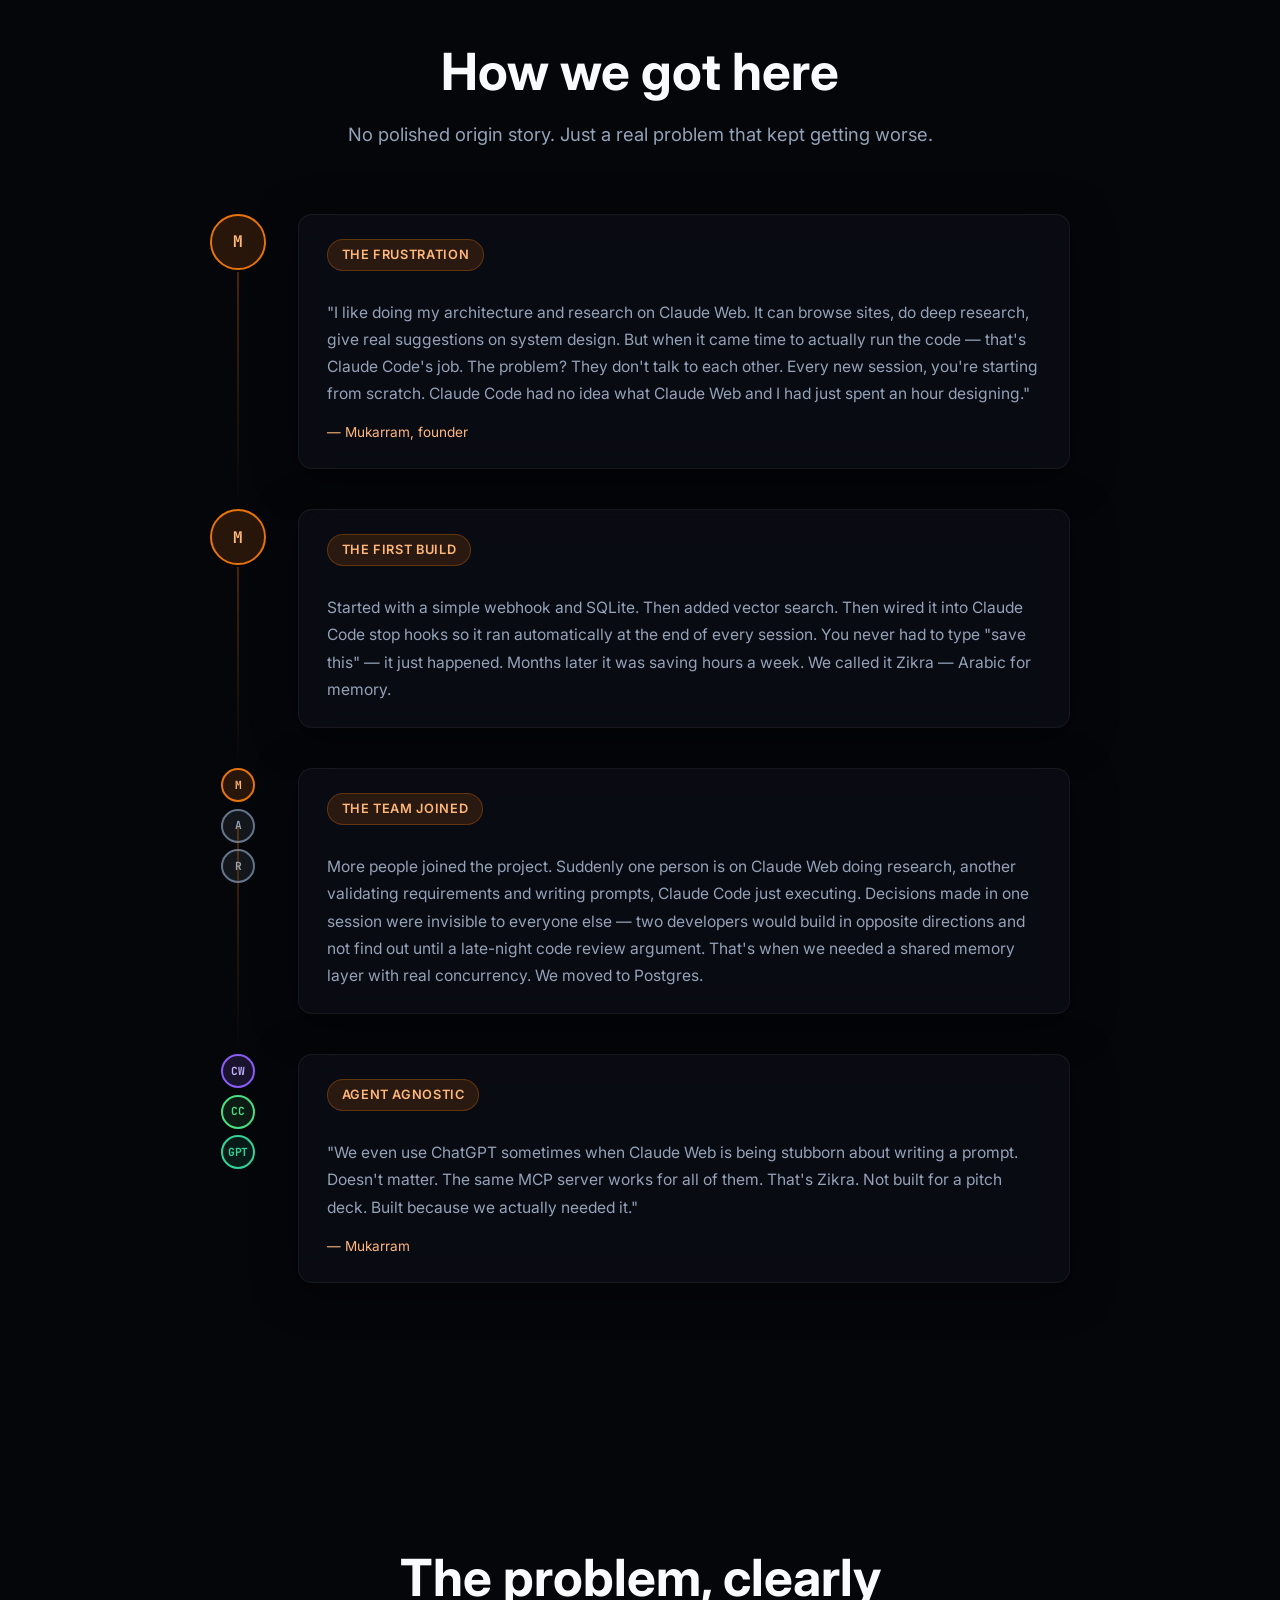
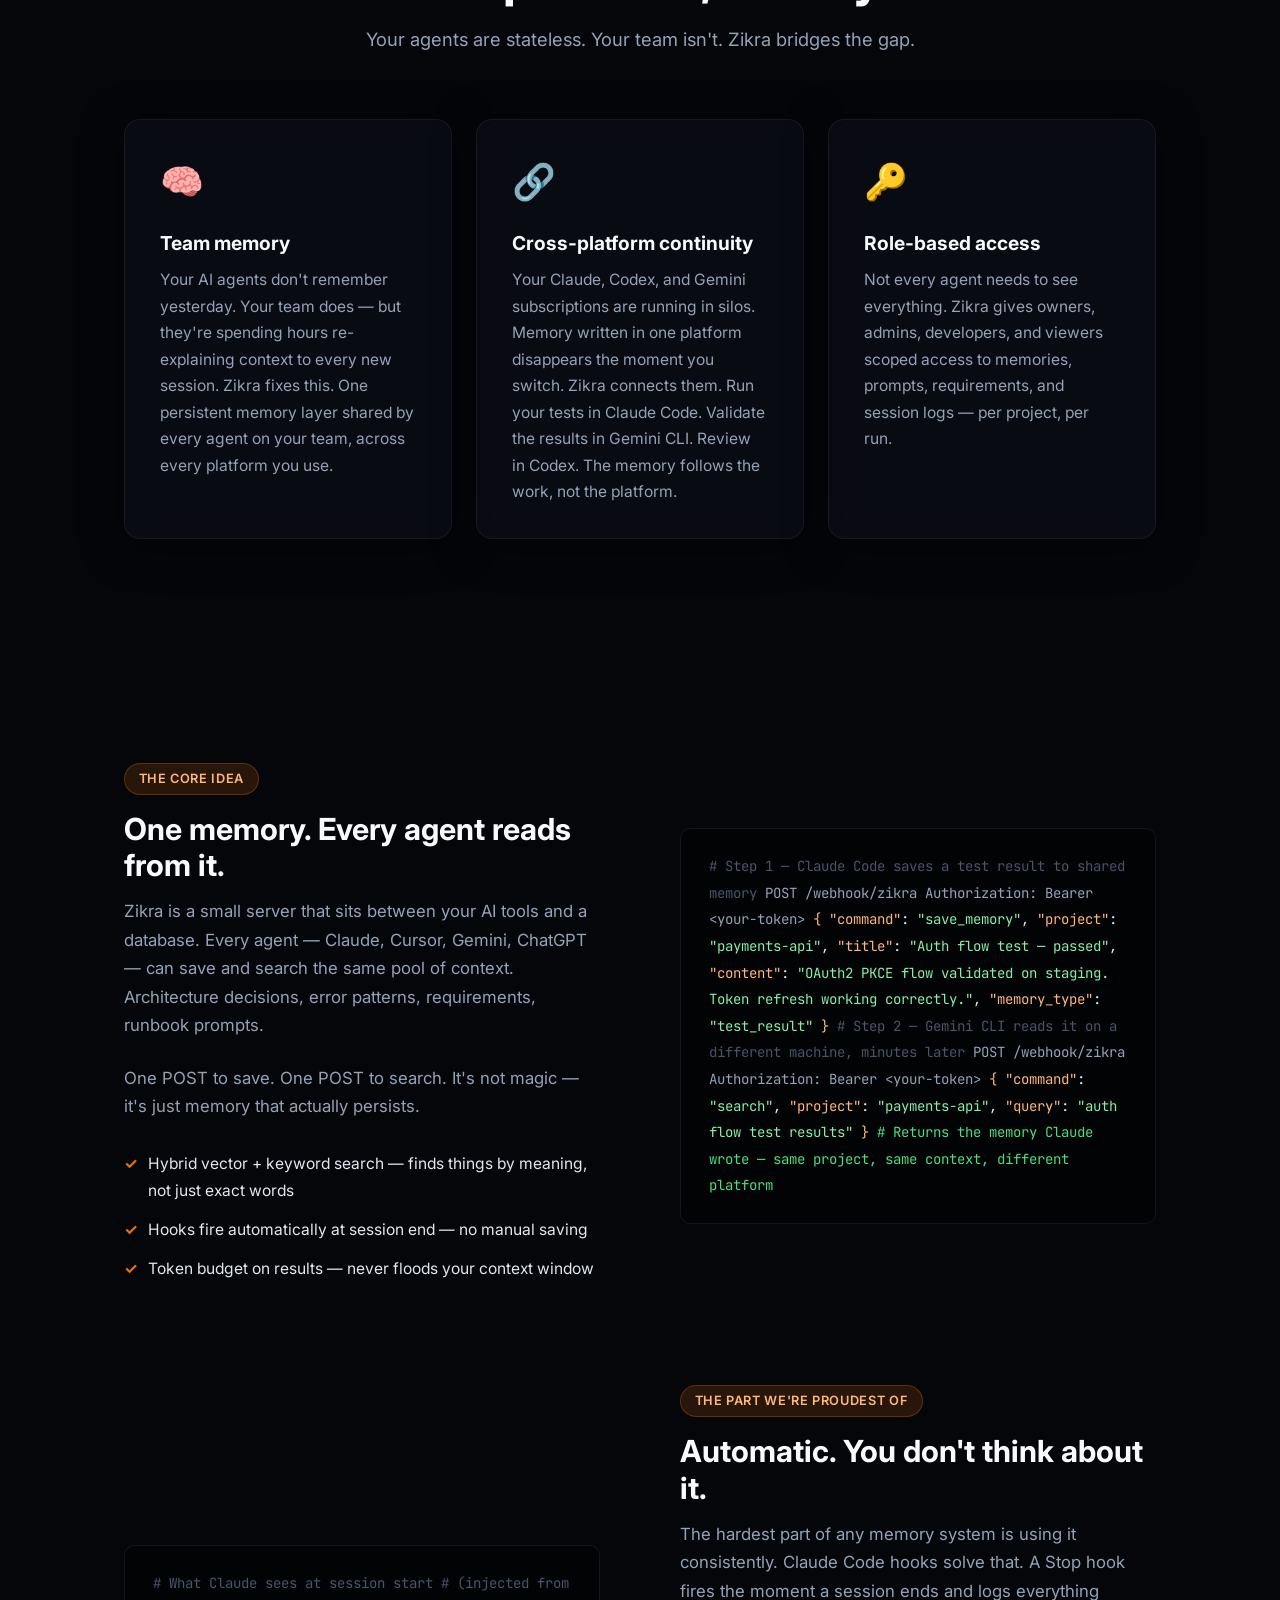
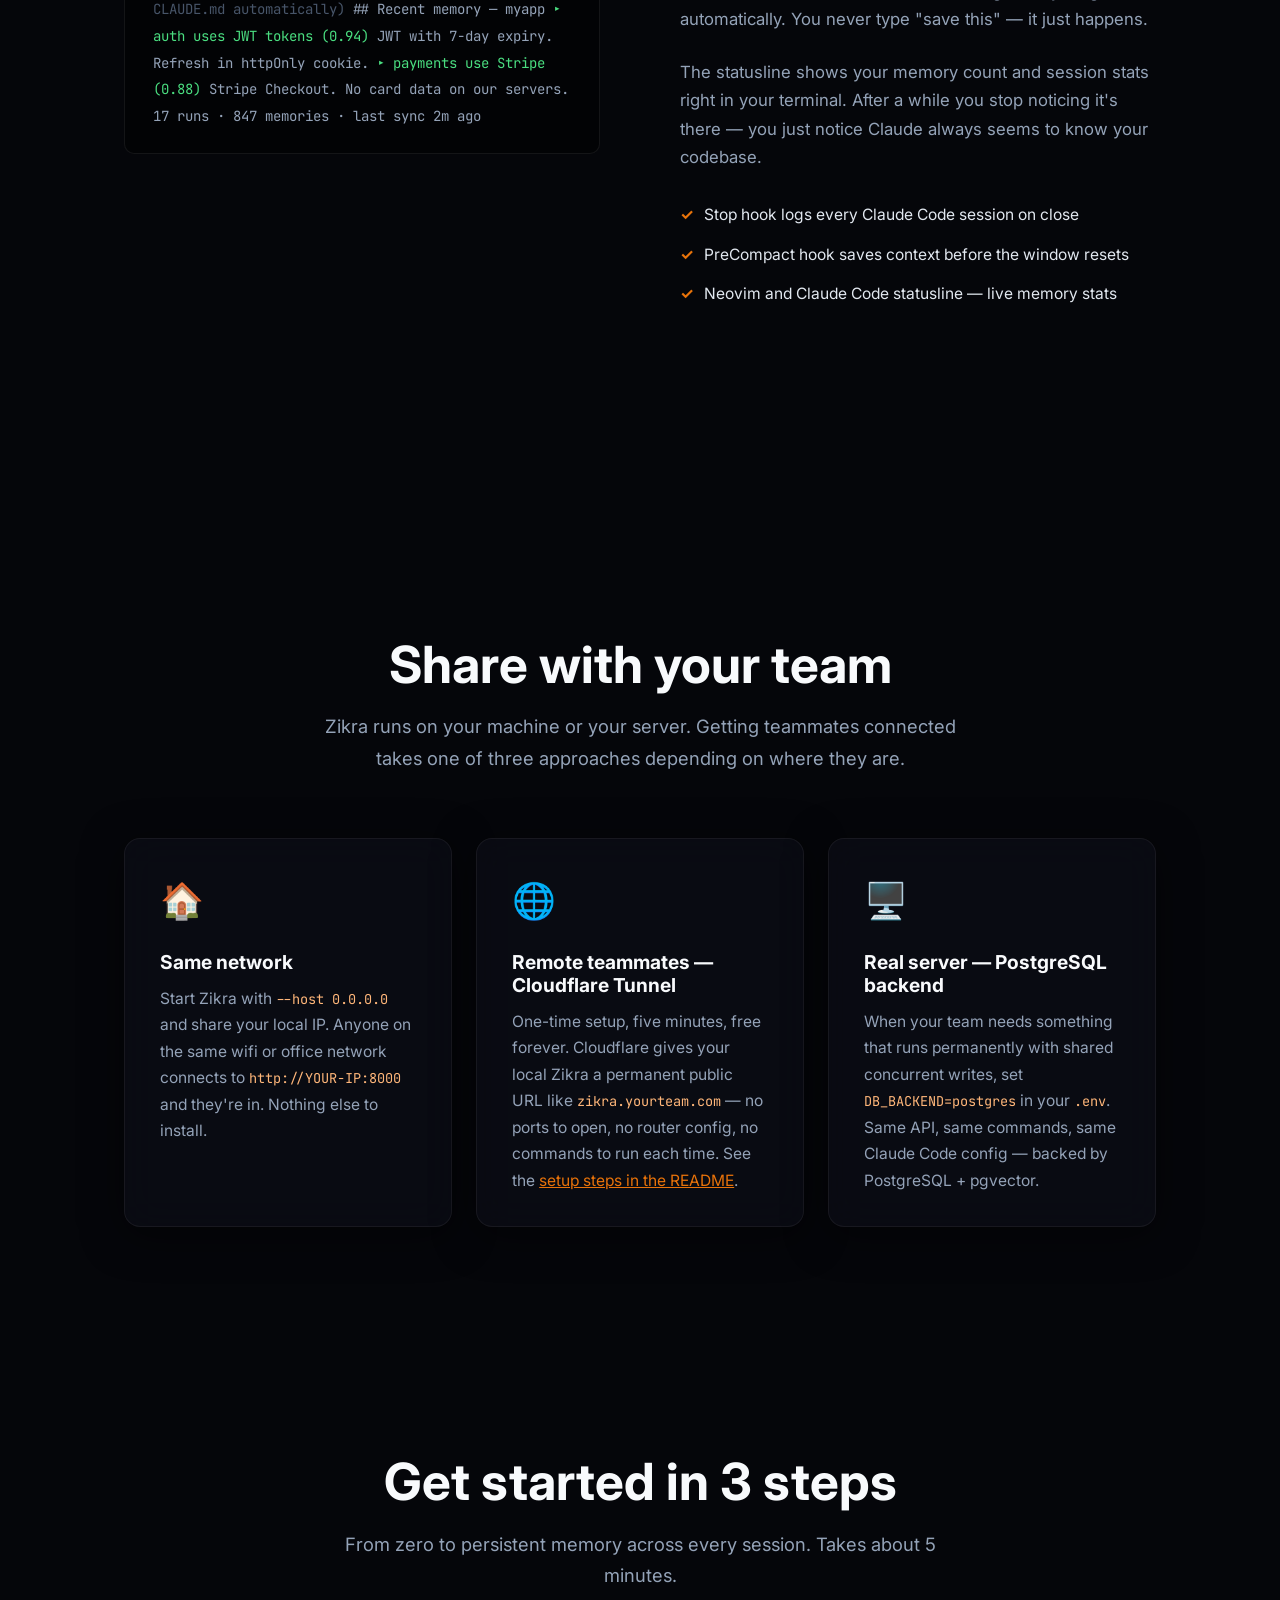
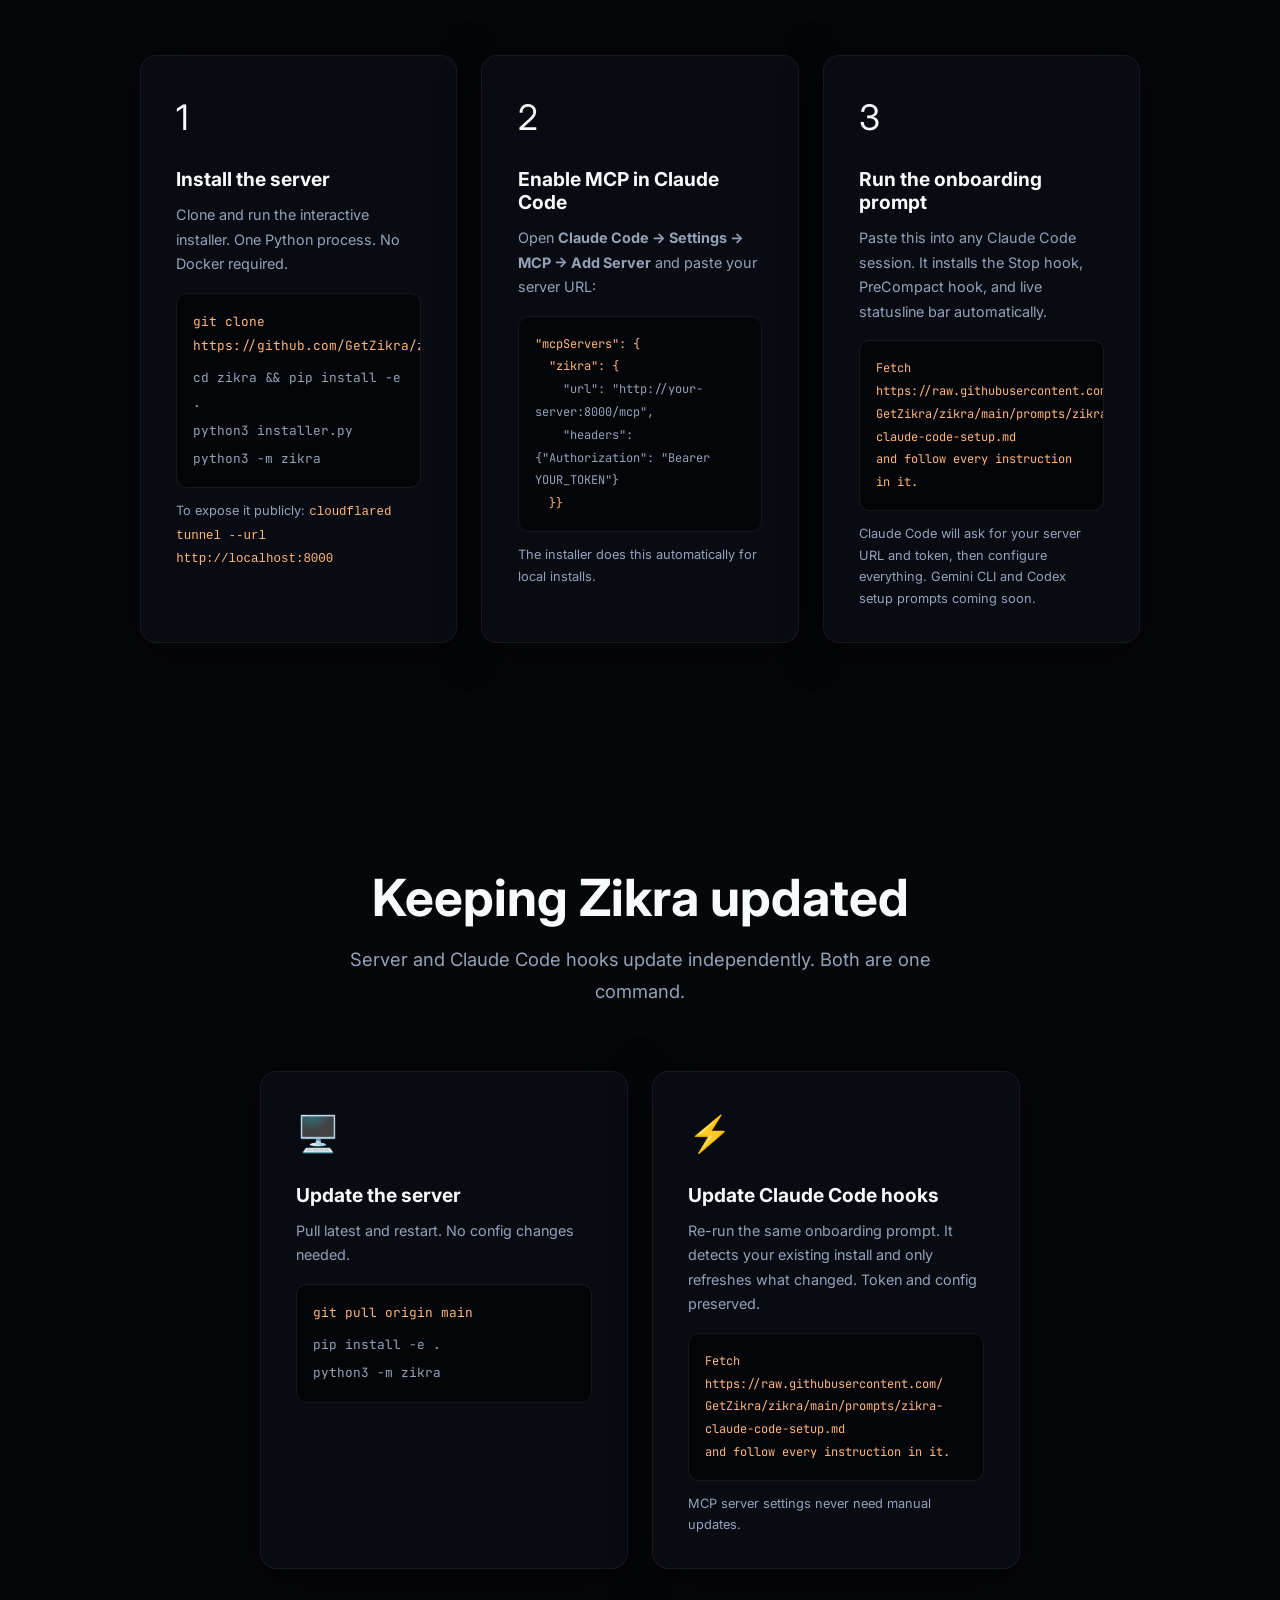
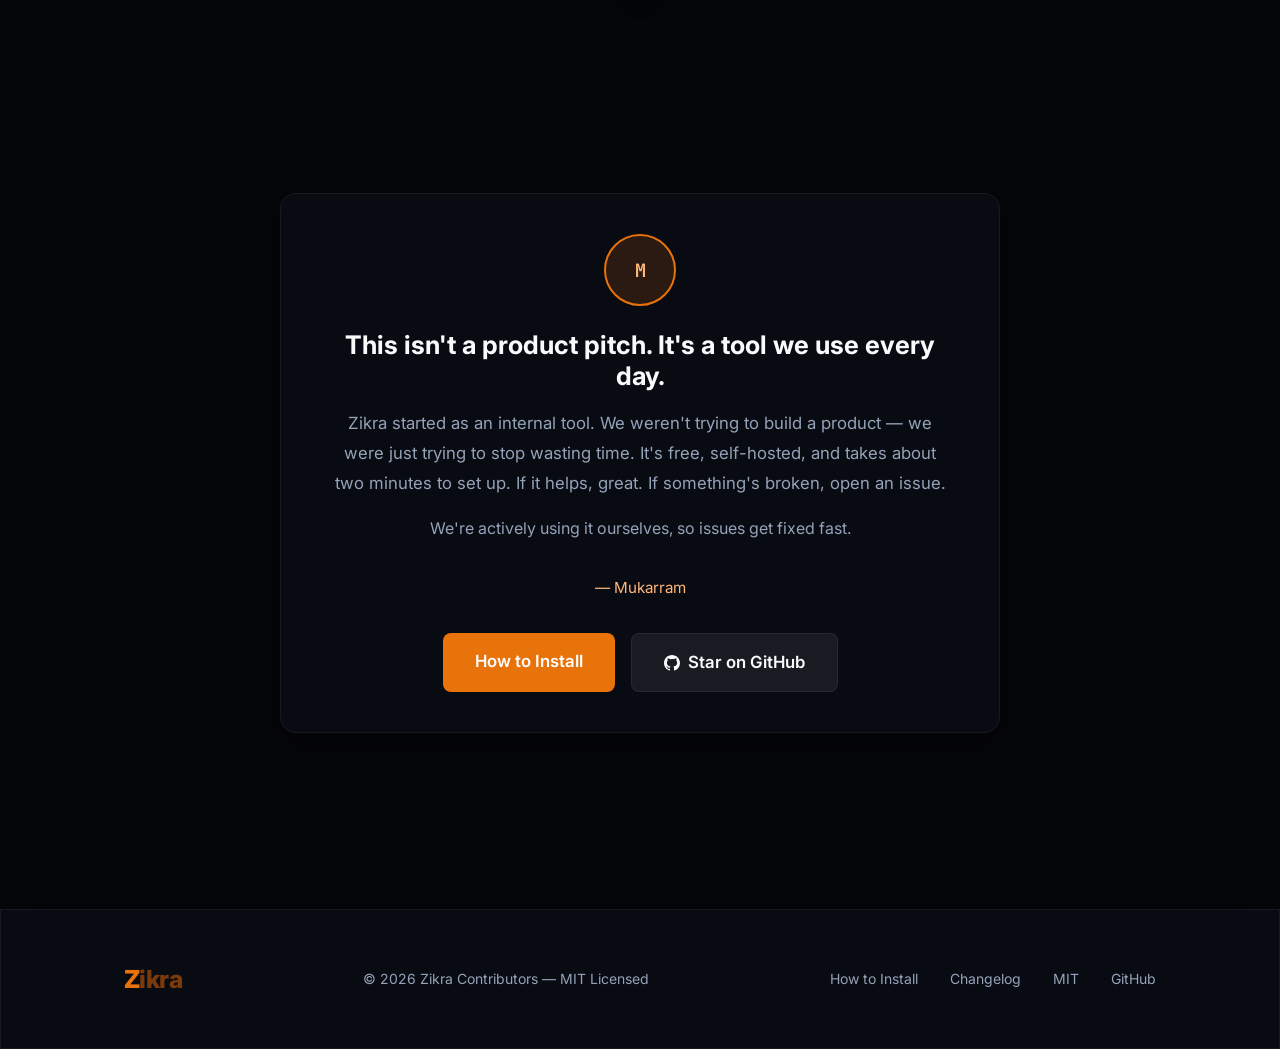
==== commit ed5d962d: "v1.0.12: og:image, JSON-LD, GitHub stars badge, canonical tags - Add 1200×630 og:image social card (" ====
--- a/index.html
+++ b/index.html
@@ -14,10 +14,30 @@
     <meta property="og:description" content="Claude Code forgets everything between sessions. Zikra fixes that — one shared memory pool for all your AI tools. Free, self-hosted, MIT licensed." />
     <meta property="og:url" content="https://zikra.dev" />
     <meta property="og:type" content="website" />
+    <meta property="og:image" content="https://zikra.dev/assets/og-image.png" />
+    <meta property="og:image:width" content="1200" />
+    <meta property="og:image:height" content="630" />
     <!-- Twitter Card -->
-    <meta name="twitter:card" content="summary" />
+    <meta name="twitter:card" content="summary_large_image" />
     <meta name="twitter:title" content="Zikra — Persistent Memory for Claude Code" />
     <meta name="twitter:description" content="Claude Code forgets everything between sessions. Zikra fixes that." />
+    <meta name="twitter:image" content="https://zikra.dev/assets/og-image.png" />
+    <!-- JSON-LD -->
+    <script type="application/ld+json">
+    {
+      "@context": "https://schema.org",
+      "@type": "SoftwareApplication",
+      "name": "Zikra",
+      "description": "Shared persistent memory for Claude Code, Gemini CLI, and Codex. Decisions, prompts, requirements, and session logs survive across sessions, tools, and machines.",
+      "url": "https://zikra.dev",
+      "applicationCategory": "DeveloperApplication",
+      "operatingSystem": "Linux, macOS, Windows",
+      "offers": { "@type": "Offer", "price": "0", "priceCurrency": "USD" },
+      "license": "https://opensource.org/licenses/MIT",
+      "codeRepository": "https://github.com/GetZikra/zikra",
+      "author": { "@type": "Organization", "name": "GetZikra", "url": "https://github.com/GetZikra" }
+    }
+    </script>
     <link rel="icon" type="image/svg+xml" href="favicon.svg">
     <link rel="stylesheet" href="style.css">
     <link rel="preconnect" href="https://fonts.googleapis.com">
@@ -39,7 +59,7 @@
         <a href="changelog.html">Changelog</a>
         <a href="license.html">MIT</a>
     </div>
-    <a href="changelog.html" class="version-badge" id="version-badge">v1.0.11</a>
+    <a href="changelog.html" class="version-badge" id="version-badge">v1.0.12</a>
 </nav>
 
 <!-- ── Hero ─────────────────────────────────────────────────────────────────── -->
@@ -54,7 +74,9 @@
     </p>
 
     <div class="hero-cta">
-        <a href="https://github.com/GetZikra/zikra" class="btn btn-primary btn-lg btn-glow" target="_blank" rel="noopener">Star on GitHub</a>
+        <a href="https://github.com/GetZikra/zikra" class="btn btn-primary btn-lg btn-glow" target="_blank" rel="noopener">
+            ★ Star on GitHub<span class="star-count" id="star-count"></span>
+        </a>
         <a href="install.html" class="btn btn-ghost btn-lg">How to Install</a>
     </div>
 
--- a/style.css
+++ b/style.css
@@ -137,6 +137,20 @@
 .btn-github:hover { background: rgba(255,255,255,0.12); transform: translateY(-2px); }
 .btn-glow { box-shadow: none; }
 .btn-glow:hover { box-shadow: none; }
+.star-count {
+    display: inline-block;
+    margin-left: 0.55rem;
+    padding: 0.1rem 0.55rem;
+    background: rgba(255,255,255,0.18);
+    border-radius: 20px;
+    font-size: 0.82rem;
+    font-weight: 600;
+    letter-spacing: 0.02em;
+    vertical-align: middle;
+    opacity: 0;
+    transition: opacity 0.4s ease;
+}
+.star-count.loaded { opacity: 1; }
 
 /* ── Navbar ── */
 .navbar {
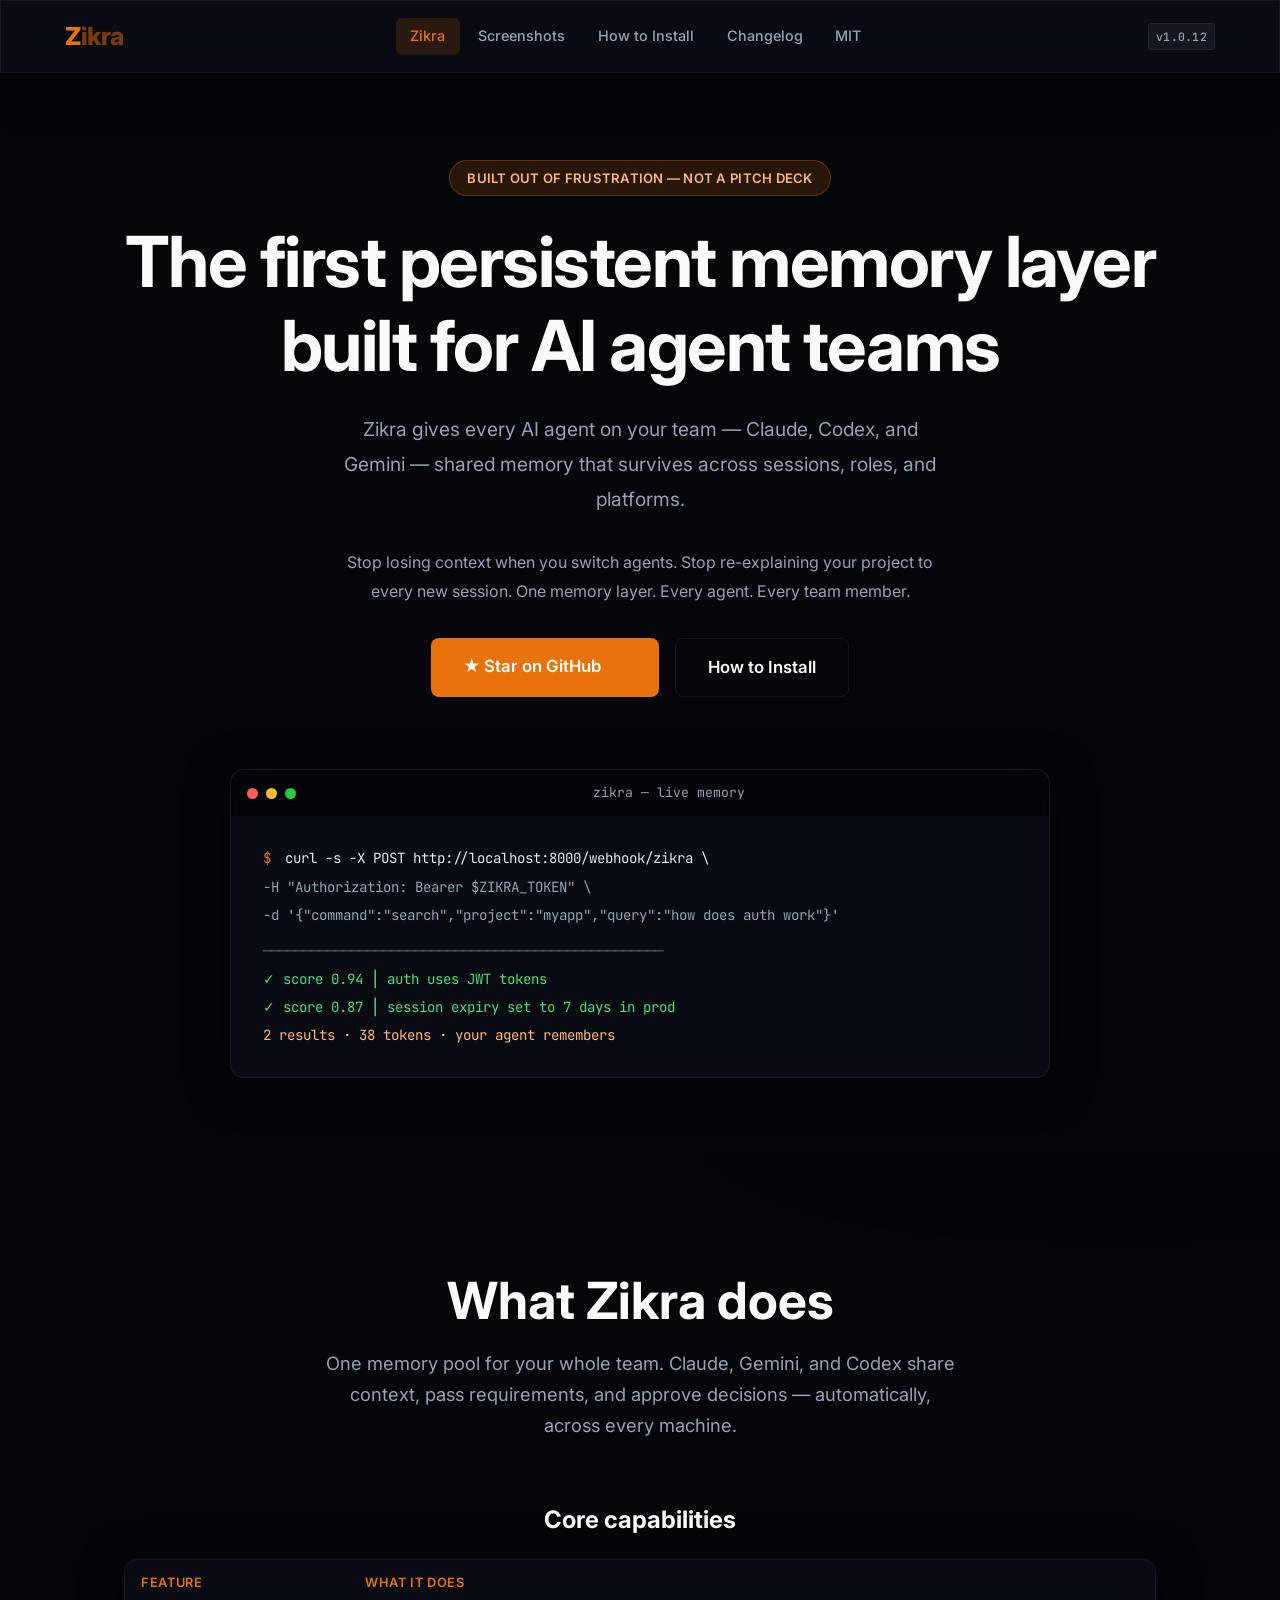
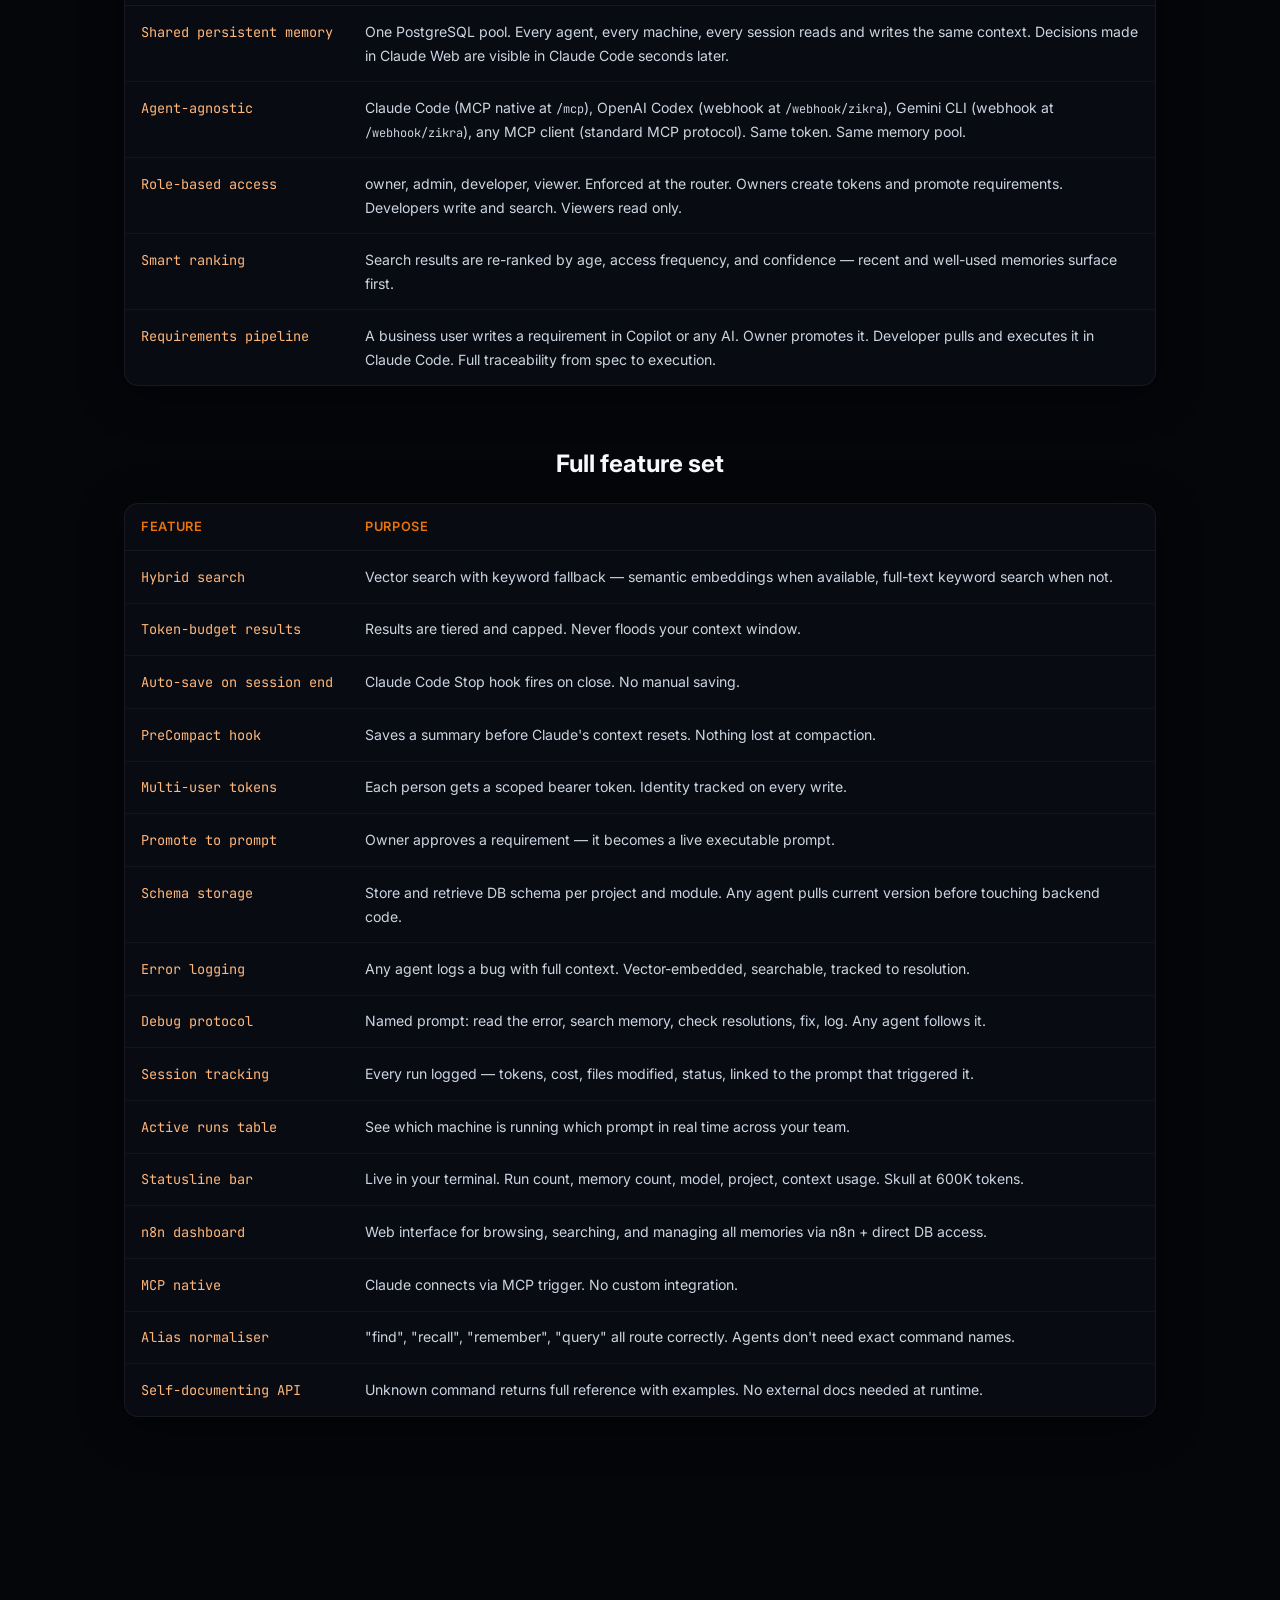
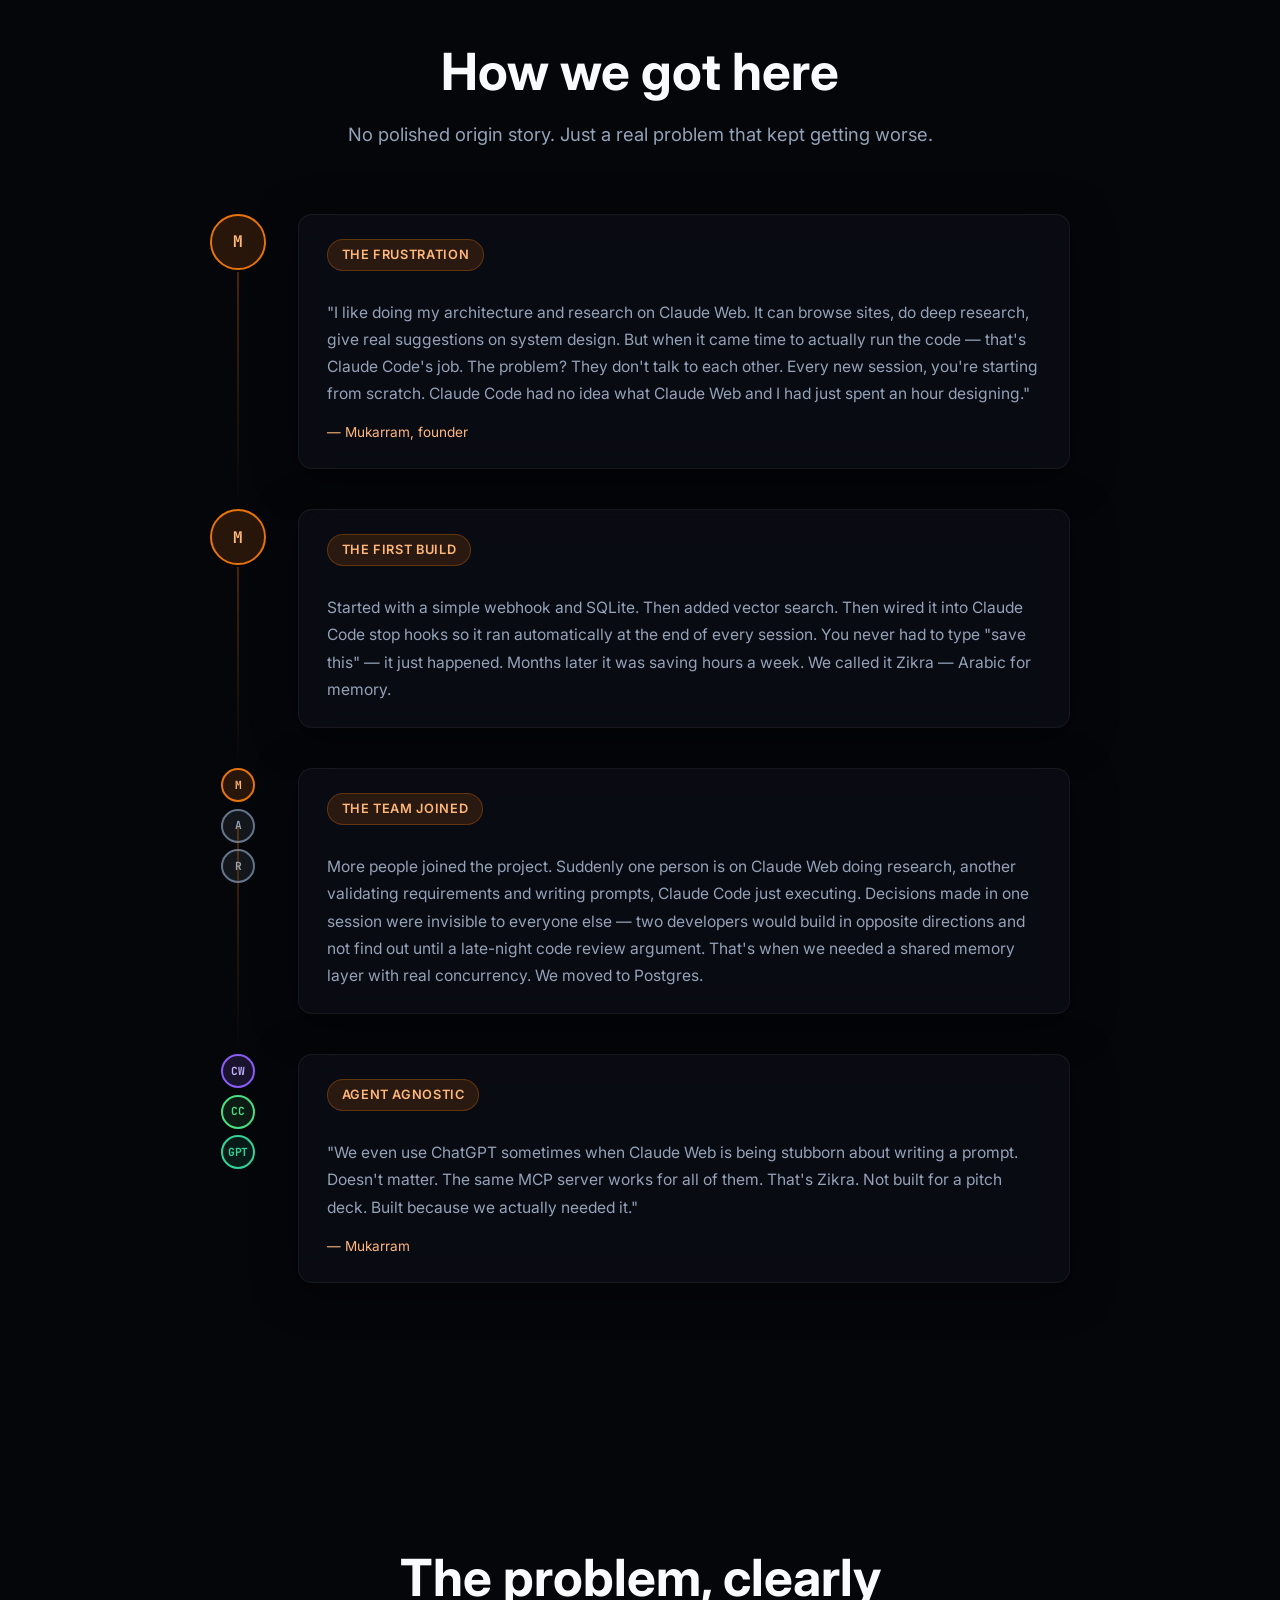
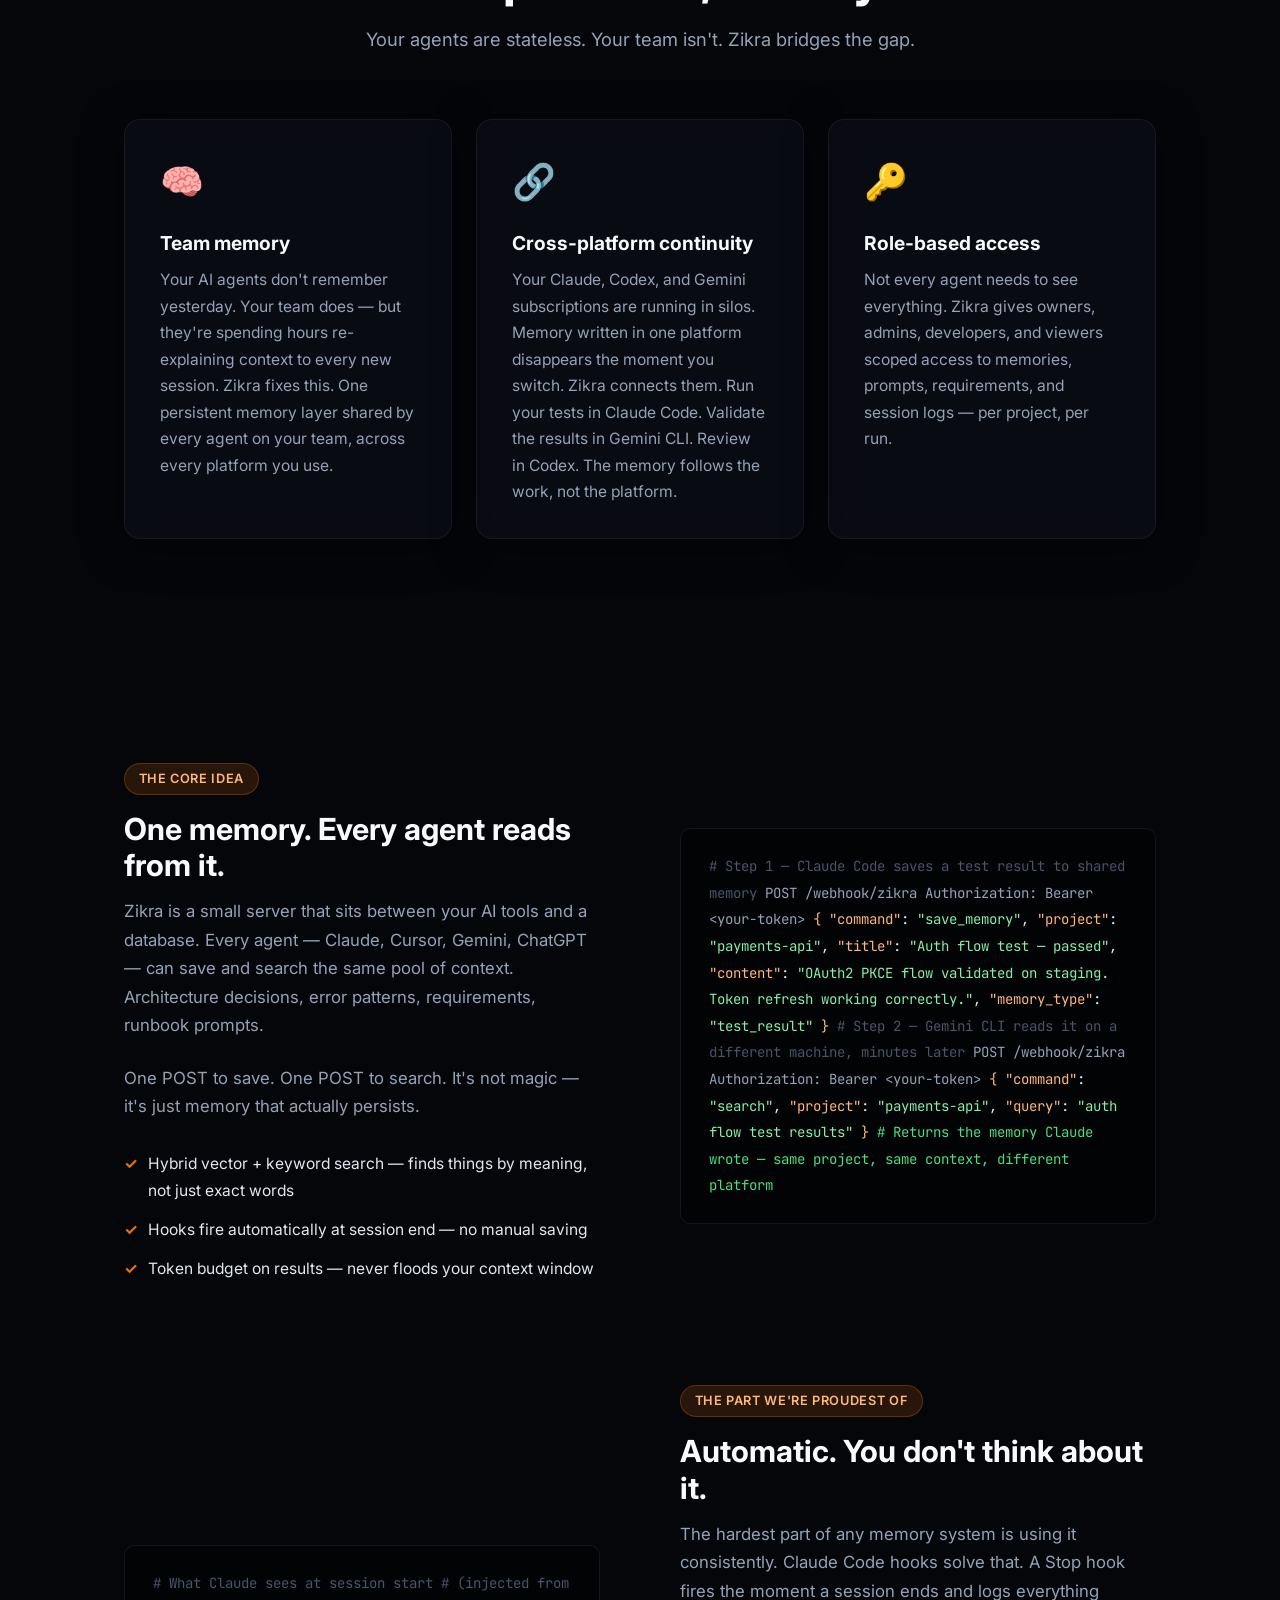
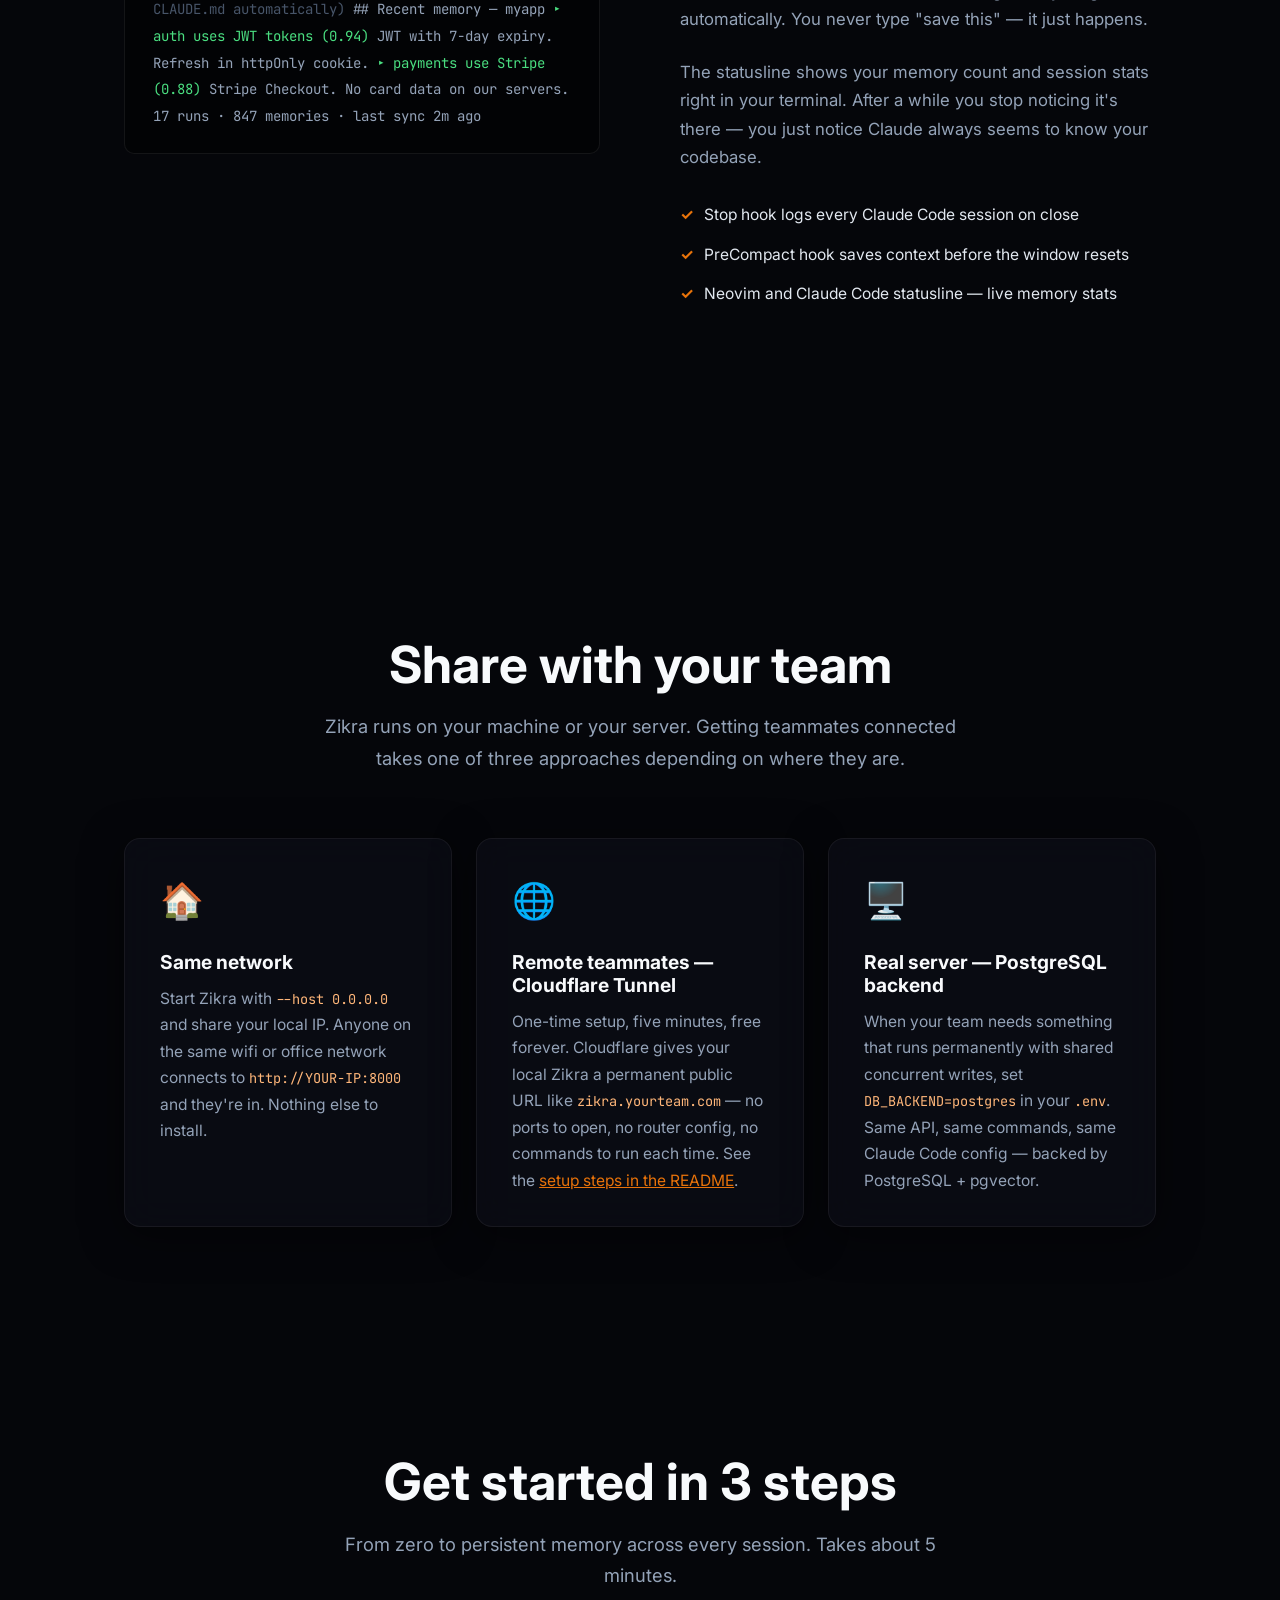
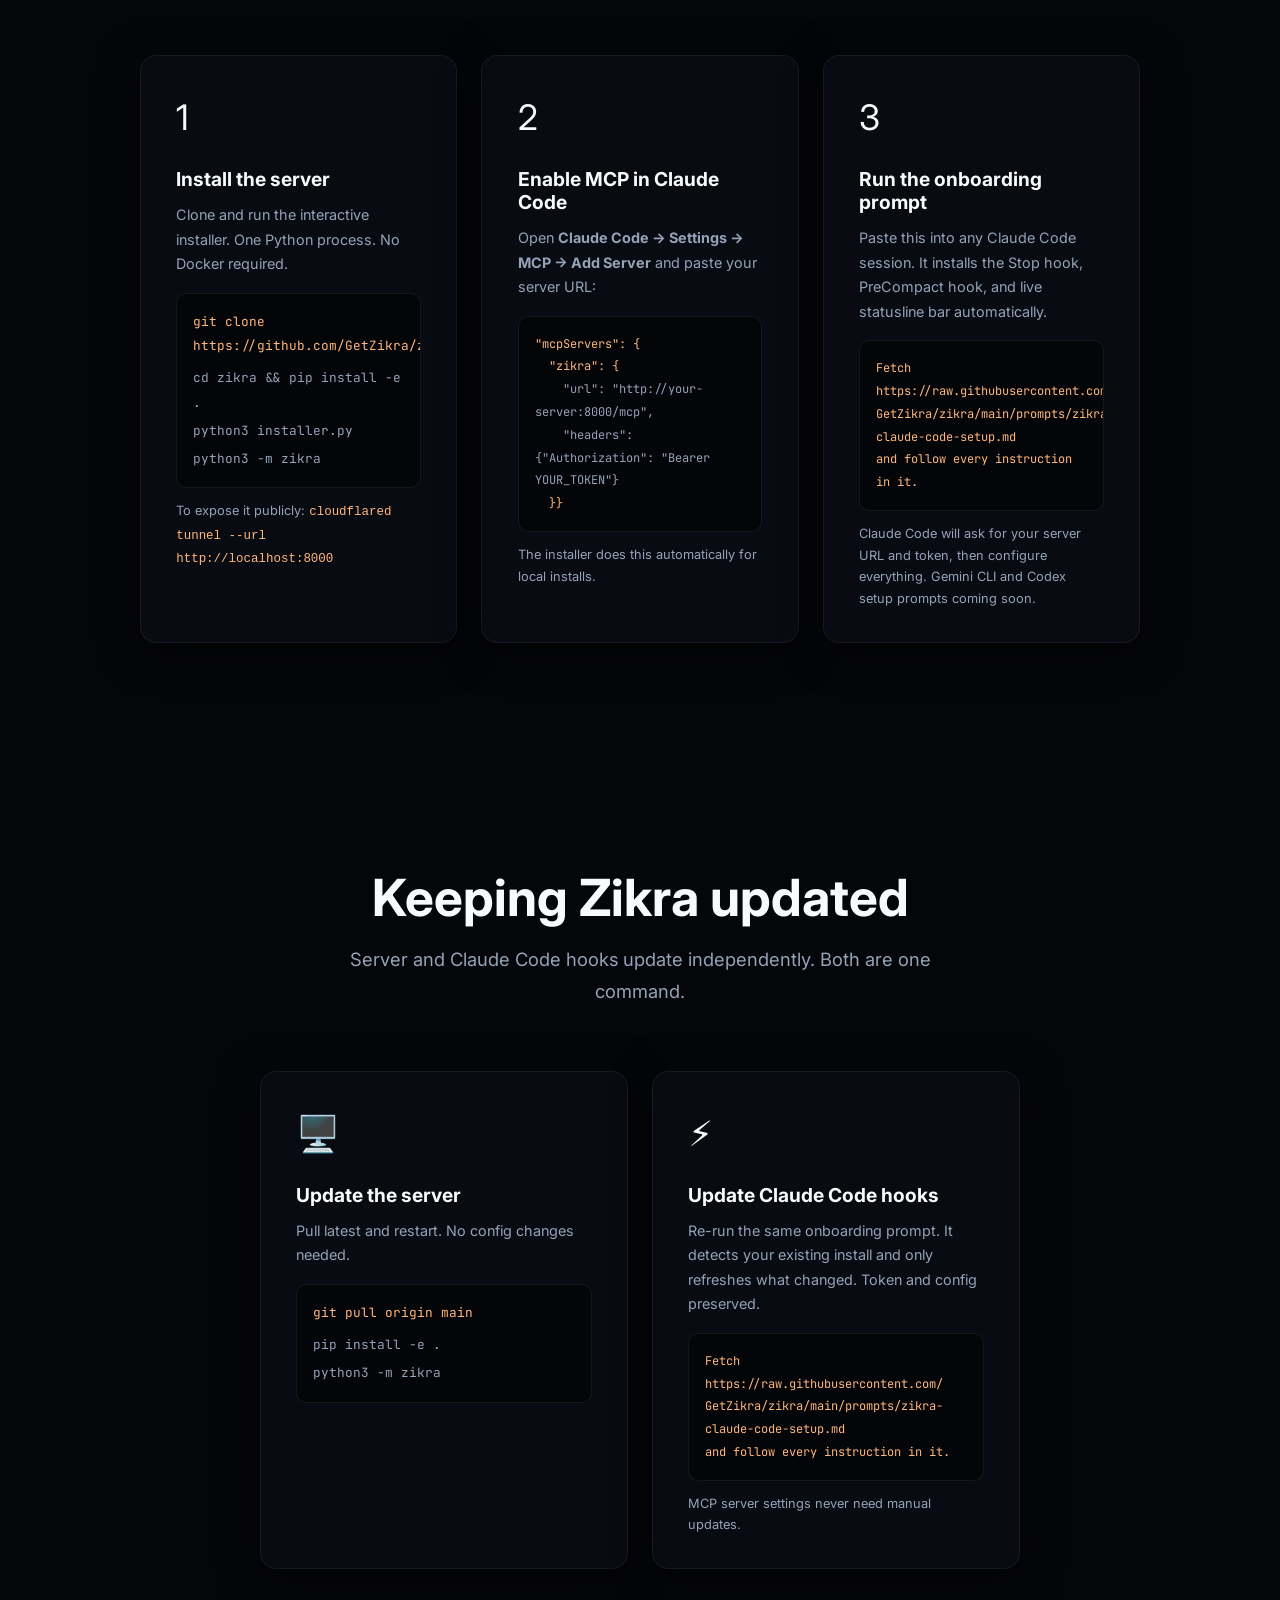
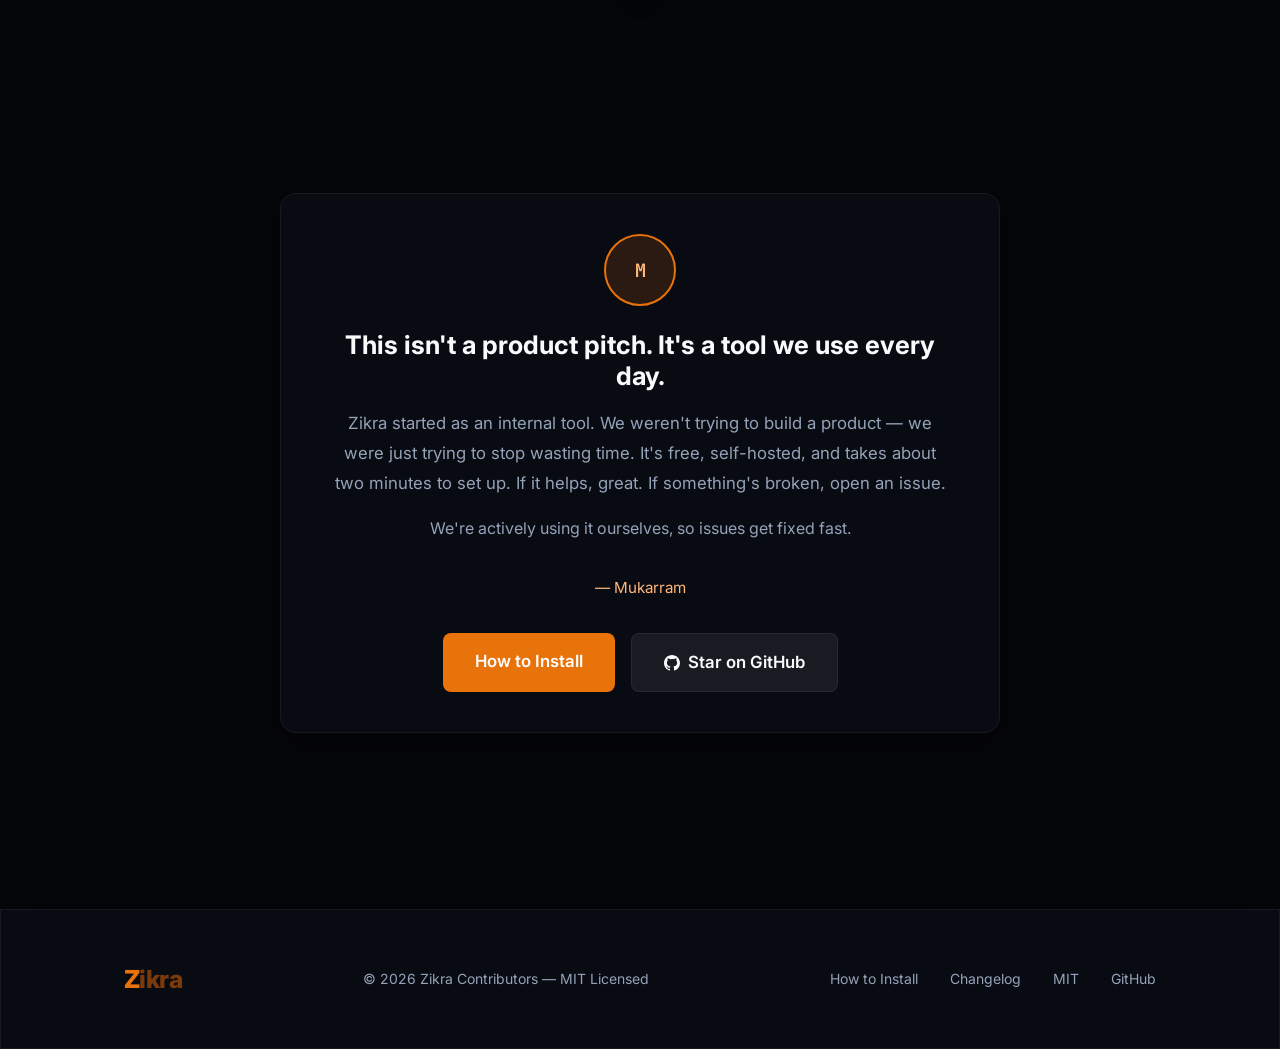
==== commit 3a24901a: "perf: async font loading, system font fallbacks — fix 30-50s render block Google Fonts stylesheet wa" ====
--- a/index.html
+++ b/index.html
@@ -42,7 +42,8 @@
     <link rel="stylesheet" href="style.css">
     <link rel="preconnect" href="https://fonts.googleapis.com">
     <link rel="preconnect" href="https://fonts.gstatic.com" crossorigin>
-    <link href="https://fonts.googleapis.com/css2?family=Inter:wght@300;400;500;600;700&family=JetBrains+Mono:wght@400;500&display=swap" rel="stylesheet">
+    <link rel="preload" as="style" href="https://fonts.googleapis.com/css2?family=Inter:wght@300;400;500;600;700&family=JetBrains+Mono:wght@400;500&display=swap" onload="this.onload=null;this.rel='stylesheet'">
+    <noscript><link rel="stylesheet" href="https://fonts.googleapis.com/css2?family=Inter:wght@300;400;500;600;700&family=JetBrains+Mono:wght@400;500&display=swap"></noscript>
 </head>
 <body>
 
--- a/style.css
+++ b/style.css
@@ -16,7 +16,7 @@
 html { scroll-behavior: smooth; }
 
 body {
-    font-family: 'Inter', sans-serif;
+    font-family: 'Inter', system-ui, -apple-system, BlinkMacSystemFont, 'Segoe UI', sans-serif;
     background-color: var(--bg-color);
     color: var(--text-color);
     line-height: 1.7;
@@ -191,7 +191,7 @@
 .version-badge {
     font-size: 0.72rem;
     font-weight: 500;
-    font-family: 'JetBrains Mono', monospace;
+    font-family: 'JetBrains Mono', ui-monospace, 'Cascadia Code', 'Source Code Pro', Menlo, Consolas, monospace;
     color: var(--muted);
     background: rgba(255,255,255,0.05);
     border: 1px solid var(--glass-border);
@@ -211,7 +211,7 @@
 }
 .changelog-entry:last-child { border-left-color: var(--glass-border); }
 .changelog-version {
-    font-family: 'JetBrains Mono', monospace;
+    font-family: 'JetBrains Mono', ui-monospace, 'Cascadia Code', 'Source Code Pro', Menlo, Consolas, monospace;
     font-size: 1.1rem;
     font-weight: 600;
     color: var(--primary);
@@ -268,10 +268,10 @@
 .dot-r { background: #ff5f56; }
 .dot-y { background: #ffbd2e; }
 .dot-g { background: #27c93f; }
-.terminal-label { color: var(--muted); font-size: 0.82rem; font-family: 'JetBrains Mono', monospace; margin: 0 auto; }
+.terminal-label { color: var(--muted); font-size: 0.82rem; font-family: 'JetBrains Mono', ui-monospace, 'Cascadia Code', 'Source Code Pro', Menlo, Consolas, monospace; margin: 0 auto; }
 .terminal-body {
     padding: 1.75rem 2rem;
-    font-family: 'JetBrains Mono', monospace;
+    font-family: 'JetBrains Mono', ui-monospace, 'Cascadia Code', 'Source Code Pro', Menlo, Consolas, monospace;
     font-size: 0.88rem;
     color: #e2e8f0;
     line-height: 2;
@@ -347,7 +347,7 @@
     border: 1px solid rgba(255,255,255,0.07);
     border-radius: 10px;
     padding: 1.5rem 1.75rem;
-    font-family: 'JetBrains Mono', monospace;
+    font-family: 'JetBrains Mono', ui-monospace, 'Cascadia Code', 'Source Code Pro', Menlo, Consolas, monospace;
     font-size: 0.875rem;
     color: #e2e8f0;
     line-height: 1.9;
@@ -384,13 +384,13 @@
 .cmd-table tr:last-child td { border-bottom: none; }
 .cmd-table tr:hover td { background: rgba(255,255,255,0.025); }
 .cmd-name {
-    font-family: 'JetBrains Mono', monospace;
+    font-family: 'JetBrains Mono', ui-monospace, 'Cascadia Code', 'Source Code Pro', Menlo, Consolas, monospace;
     color: #FFB77A;
     font-size: 0.85rem;
     white-space: nowrap;
 }
 .cmd-aliases {
-    font-family: 'JetBrains Mono', monospace;
+    font-family: 'JetBrains Mono', ui-monospace, 'Cascadia Code', 'Source Code Pro', Menlo, Consolas, monospace;
     color: var(--muted);
     font-size: 0.78rem;
 }
@@ -418,14 +418,14 @@
 }
 .env-table tr:last-child td { border-bottom: none; }
 .env-name {
-    font-family: 'JetBrains Mono', monospace;
+    font-family: 'JetBrains Mono', ui-monospace, 'Cascadia Code', 'Source Code Pro', Menlo, Consolas, monospace;
     color: #93c5fd;
     font-size: 0.82rem;
     white-space: nowrap;
 }
 .env-req { color: var(--primary); font-weight: 600; font-size: 0.8rem; }
 .env-opt { color: var(--muted); font-size: 0.8rem; }
-.env-default { font-family: 'JetBrains Mono', monospace; color: var(--muted); font-size: 0.8rem; }
+.env-default { font-family: 'JetBrains Mono', ui-monospace, 'Cascadia Code', 'Source Code Pro', Menlo, Consolas, monospace; color: var(--muted); font-size: 0.8rem; }
 .env-desc { color: #cbd5e1; }
 
 /* ── Stack pills ── */
@@ -443,7 +443,7 @@
     border: 1px solid var(--glass-border);
     font-size: 0.82rem;
     color: #cbd5e1;
-    font-family: 'JetBrains Mono', monospace;
+    font-family: 'JetBrains Mono', ui-monospace, 'Cascadia Code', 'Source Code Pro', Menlo, Consolas, monospace;
 }
 
 /* ── Compare table ── */
@@ -476,7 +476,7 @@
     border: 1px solid rgba(255,255,255,0.07);
     border-radius: 12px;
     padding: 2rem;
-    font-family: 'JetBrains Mono', monospace;
+    font-family: 'JetBrains Mono', ui-monospace, 'Cascadia Code', 'Source Code Pro', Menlo, Consolas, monospace;
     font-size: 0.82rem;
     line-height: 1.85;
     color: #94a3b8;
@@ -506,7 +506,7 @@
     border-radius: 20px;
 }
 .license-text {
-    font-family: 'JetBrains Mono', monospace;
+    font-family: 'JetBrains Mono', ui-monospace, 'Cascadia Code', 'Source Code Pro', Menlo, Consolas, monospace;
     font-size: 0.875rem;
     line-height: 1.85;
     color: #94a3b8;
@@ -550,7 +550,7 @@
     font-size: 0.82rem;
     flex-shrink: 0;
     letter-spacing: -0.3px;
-    font-family: 'JetBrains Mono', monospace;
+    font-family: 'JetBrains Mono', ui-monospace, 'Cascadia Code', 'Source Code Pro', Menlo, Consolas, monospace;
 }
 .av-human { background: rgba(232,115,10,0.15); border: 2px solid #E8730A;  color: #FFB77A; }
 .av-cweb  { background: rgba(139,92,246,0.15);  border: 2px solid #8B5CF6; color: #C4B5FD; }
@@ -595,7 +595,7 @@
     text-transform: uppercase;
     letter-spacing: 0.06em;
     margin-bottom: 0.85rem;
-    font-family: 'JetBrains Mono', monospace;
+    font-family: 'JetBrains Mono', ui-monospace, 'Cascadia Code', 'Source Code Pro', Menlo, Consolas, monospace;
 }
 .agents-row { display: flex; align-items: center; gap: 0.75rem; margin-bottom: 0.85rem; }
 .agent-line { flex: 1; height: 2px; border-radius: 1px; }
@@ -603,14 +603,14 @@
 .agent-line.broken    { background: repeating-linear-gradient(90deg, #f87171 0, #f87171 5px, transparent 5px, transparent 10px); }
 
 .session-outputs { display: flex; flex-direction: column; gap: 0.35rem; }
-.so-ok  { font-size: 0.82rem; color: #4ade80; font-family: 'JetBrains Mono', monospace; }
-.so-err { font-size: 0.82rem; color: #f87171; font-family: 'JetBrains Mono', monospace; }
+.so-ok  { font-size: 0.82rem; color: #4ade80; font-family: 'JetBrains Mono', ui-monospace, 'Cascadia Code', 'Source Code Pro', Menlo, Consolas, monospace; }
+.so-err { font-size: 0.82rem; color: #f87171; font-family: 'JetBrains Mono', ui-monospace, 'Cascadia Code', 'Source Code Pro', Menlo, Consolas, monospace; }
 .session-break {
     text-align: center;
     font-size: 0.73rem;
     color: #475569;
     margin: 0.75rem 0;
-    font-family: 'JetBrains Mono', monospace;
+    font-family: 'JetBrains Mono', ui-monospace, 'Cascadia Code', 'Source Code Pro', Menlo, Consolas, monospace;
 }
 
 /* Hub spoke (after panel) */
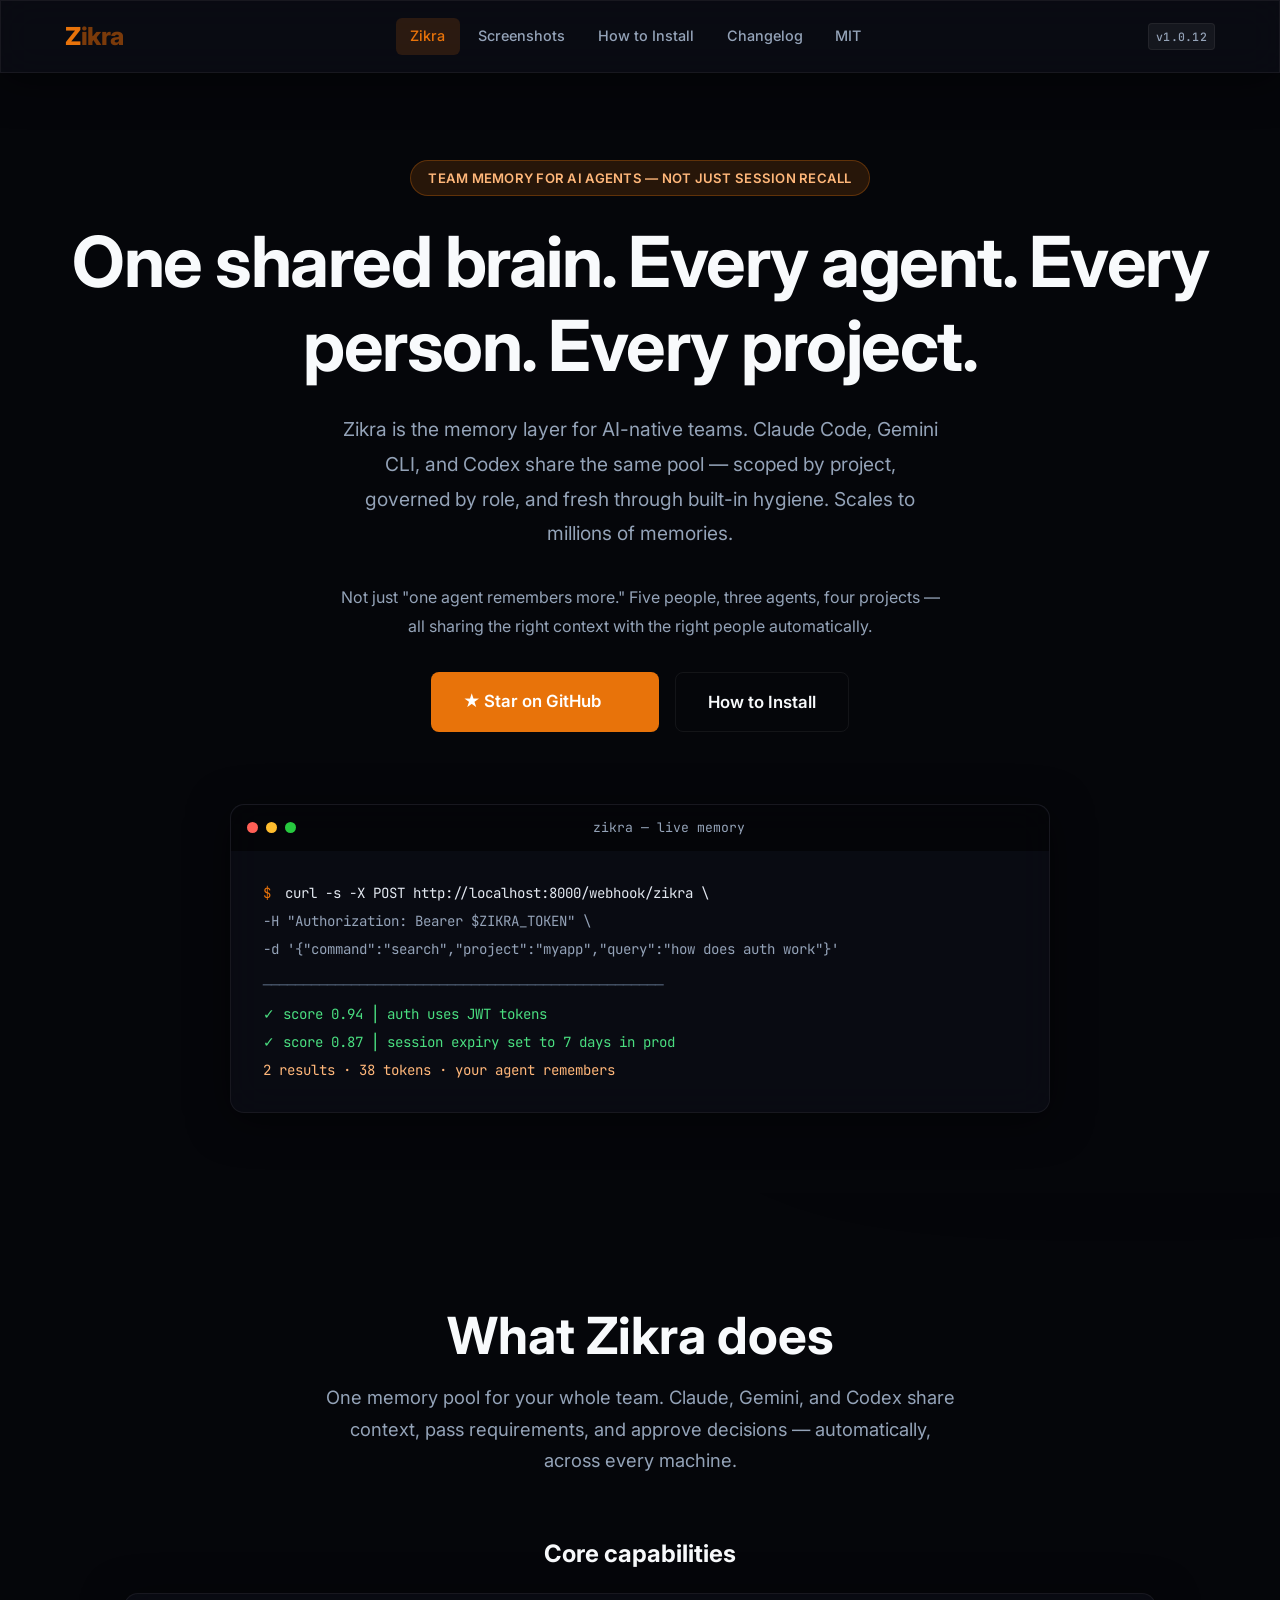
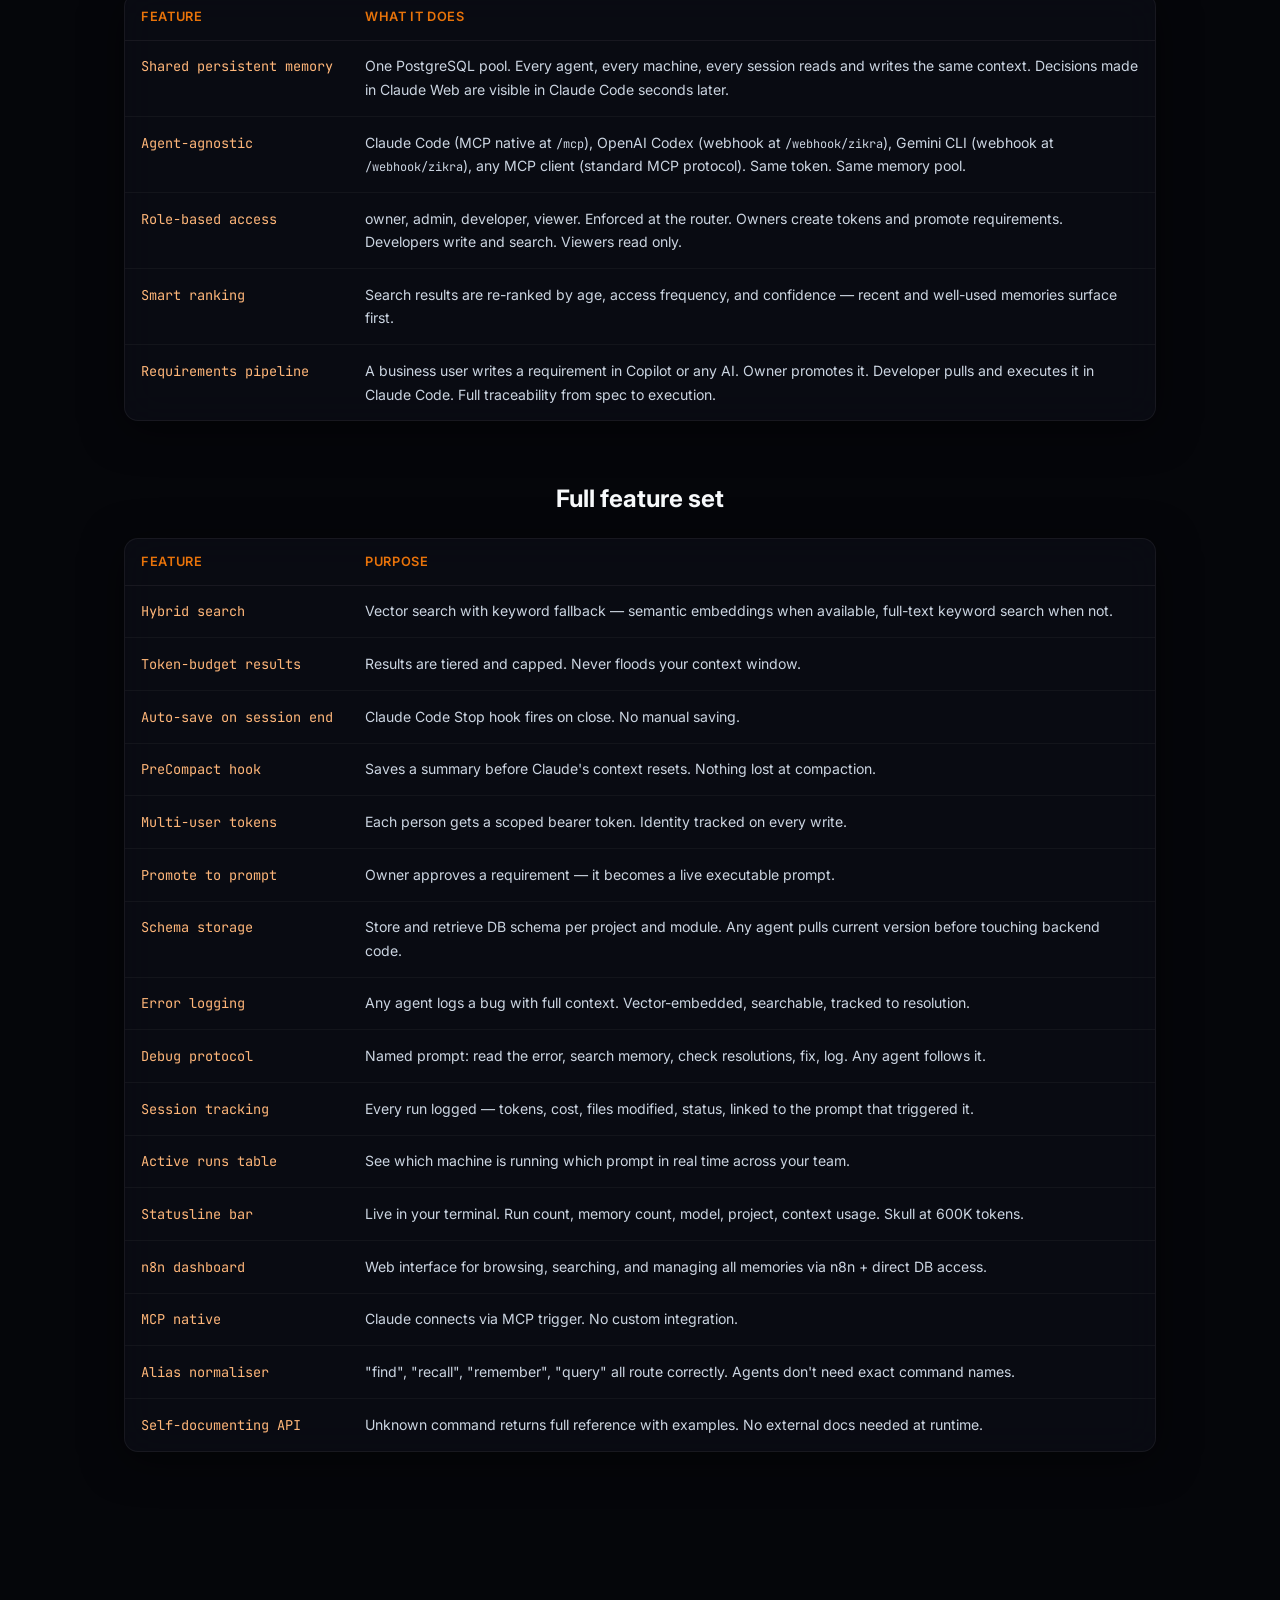
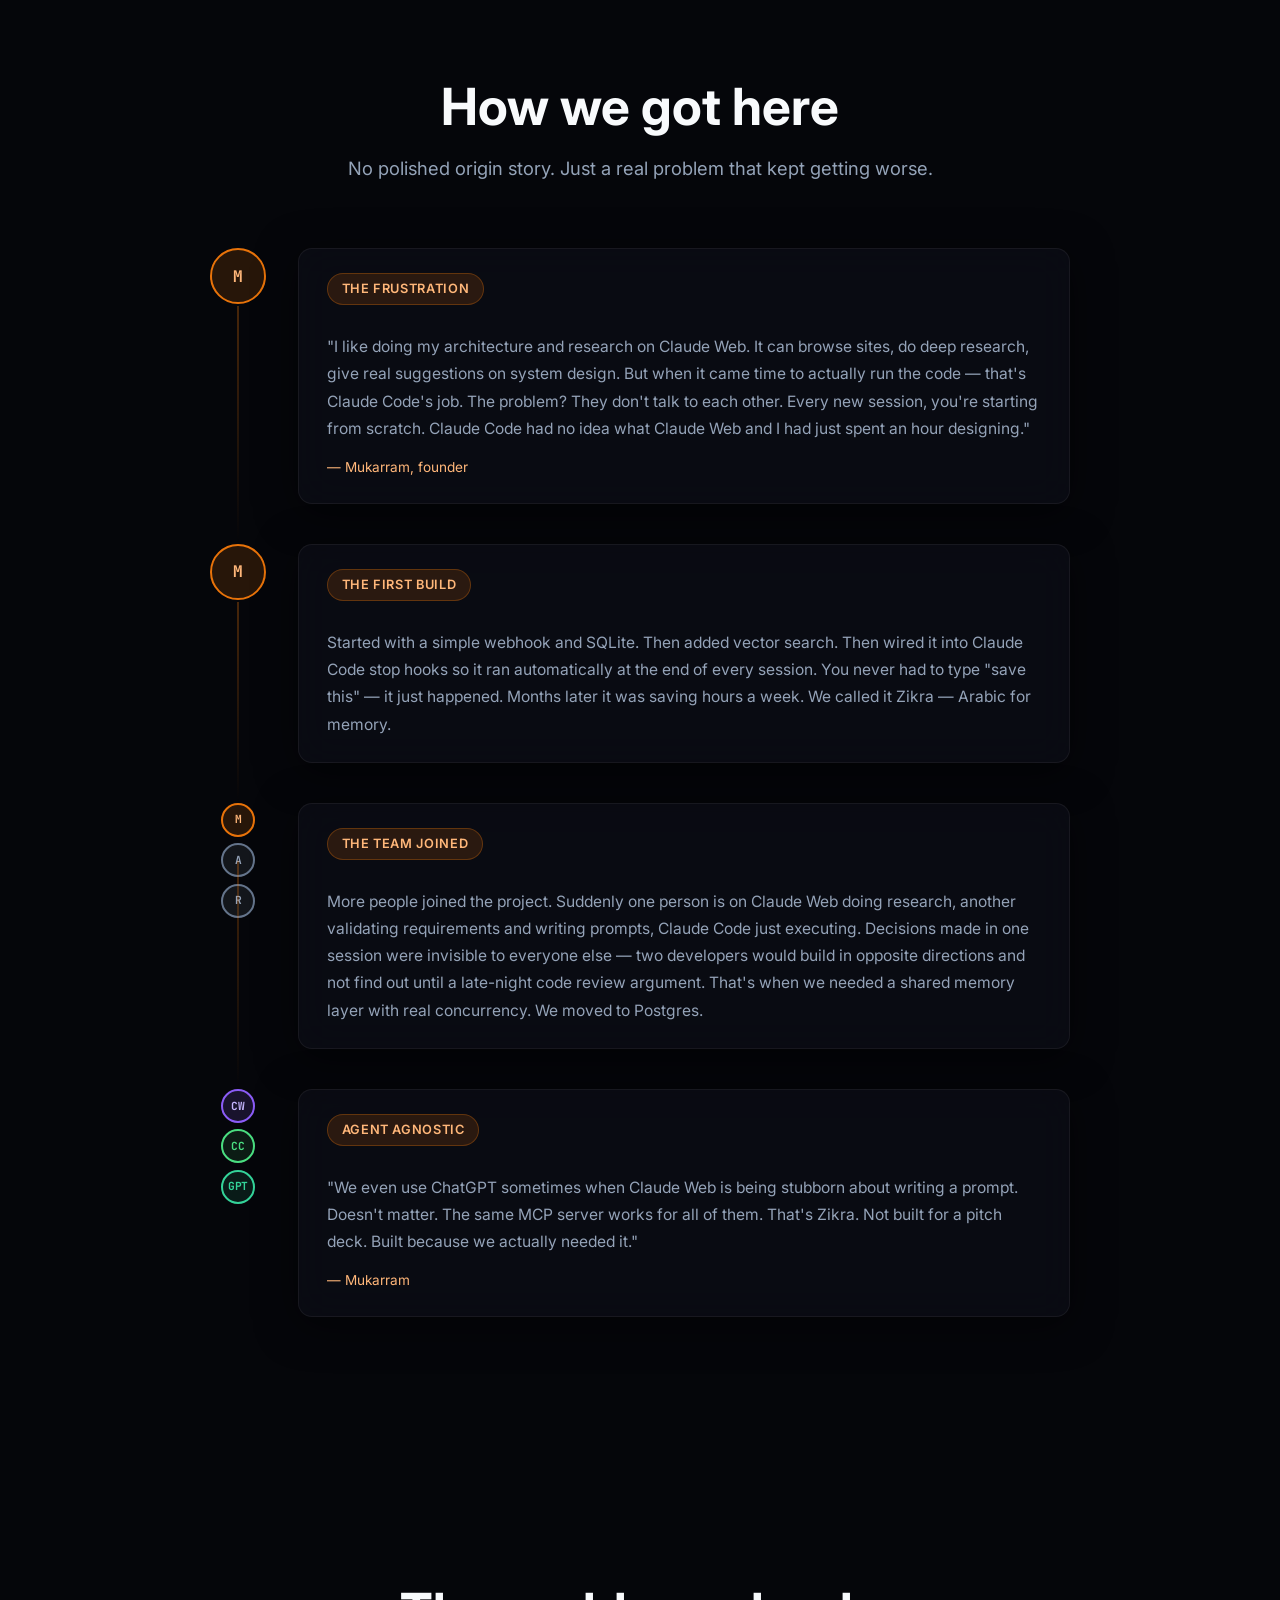
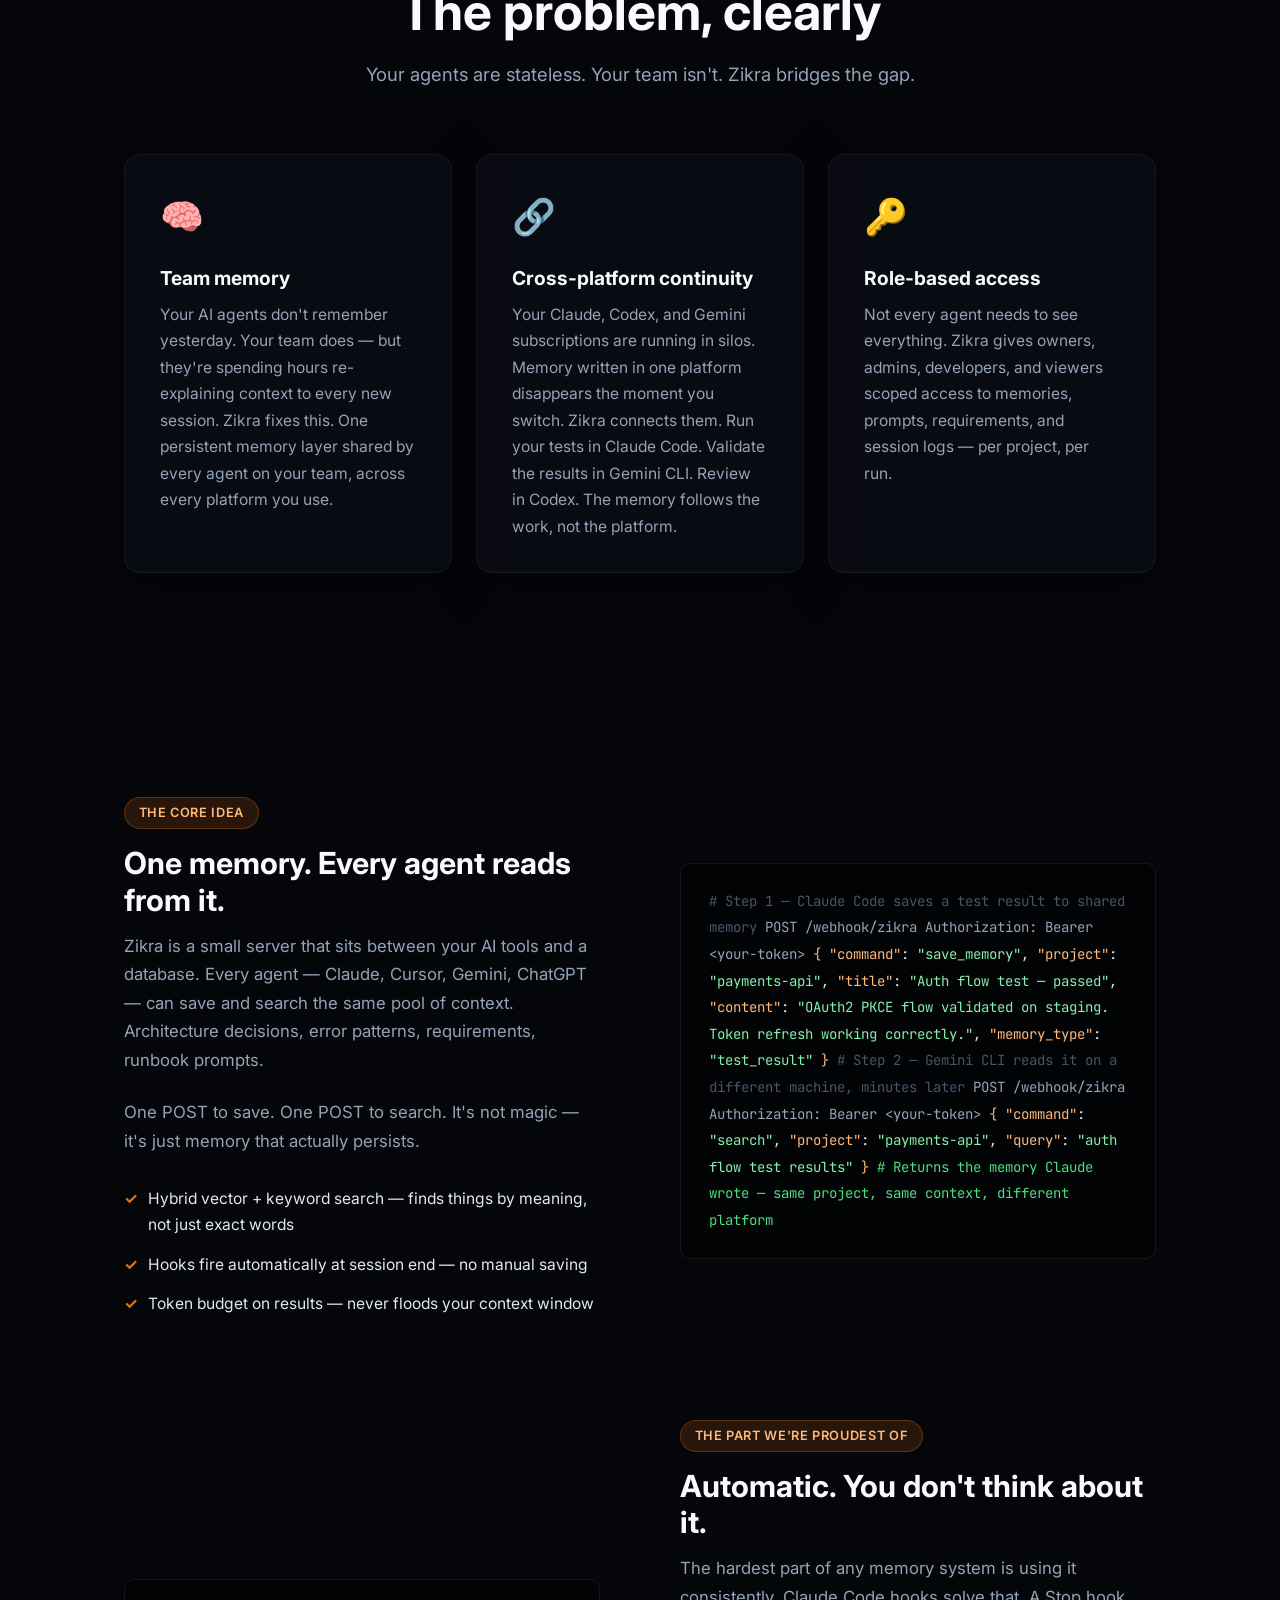
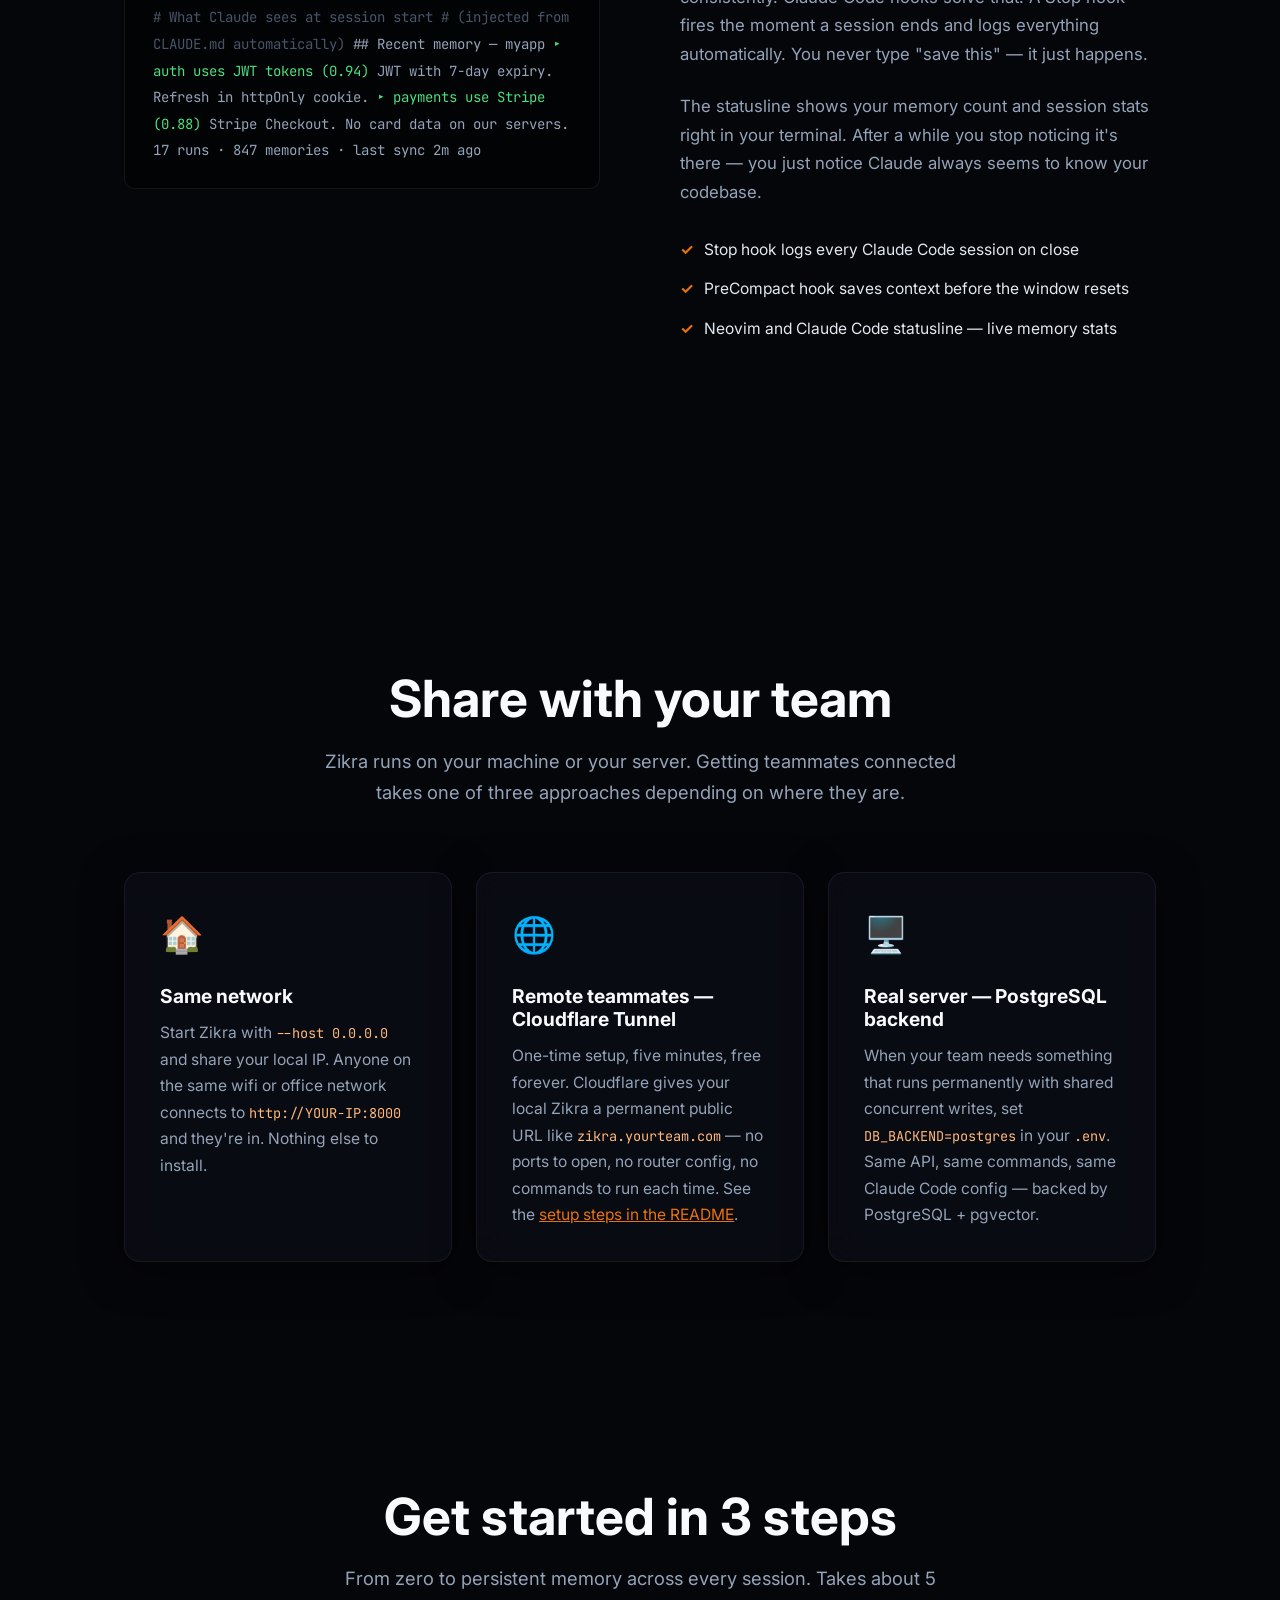
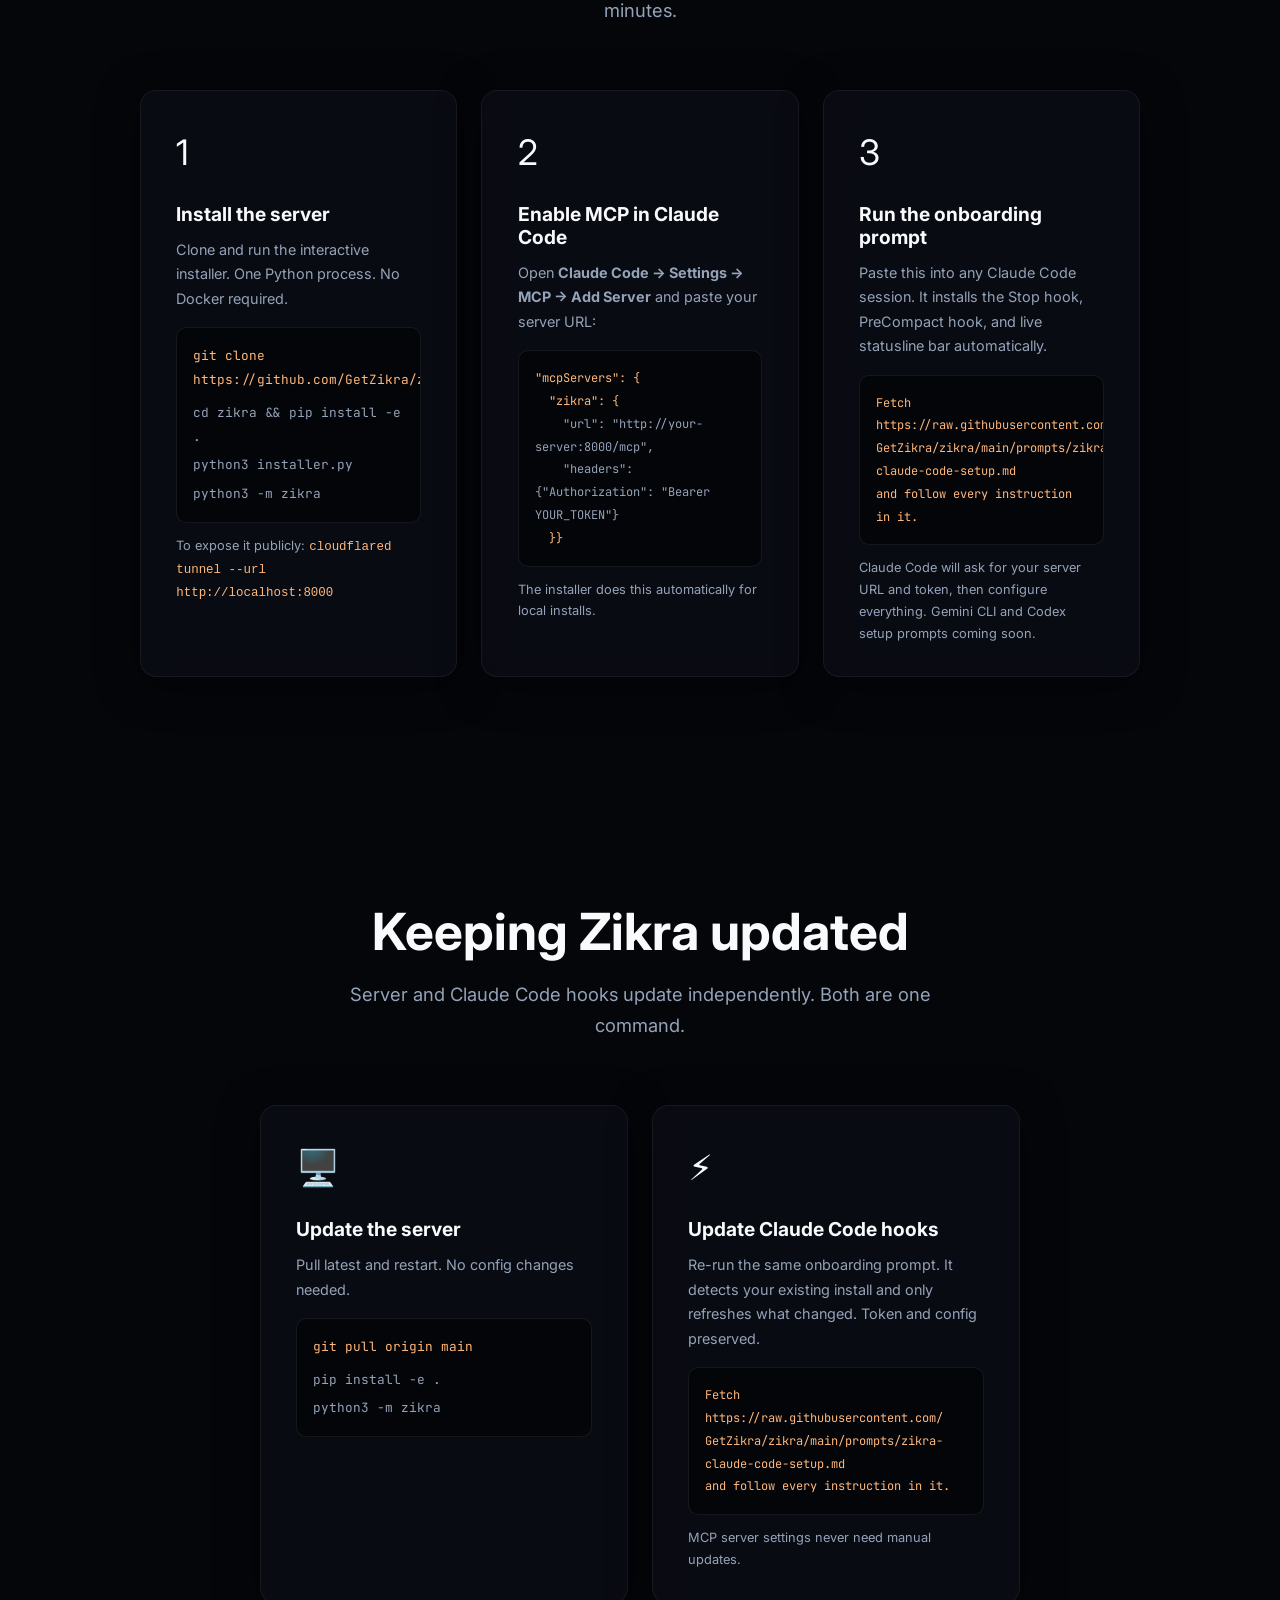
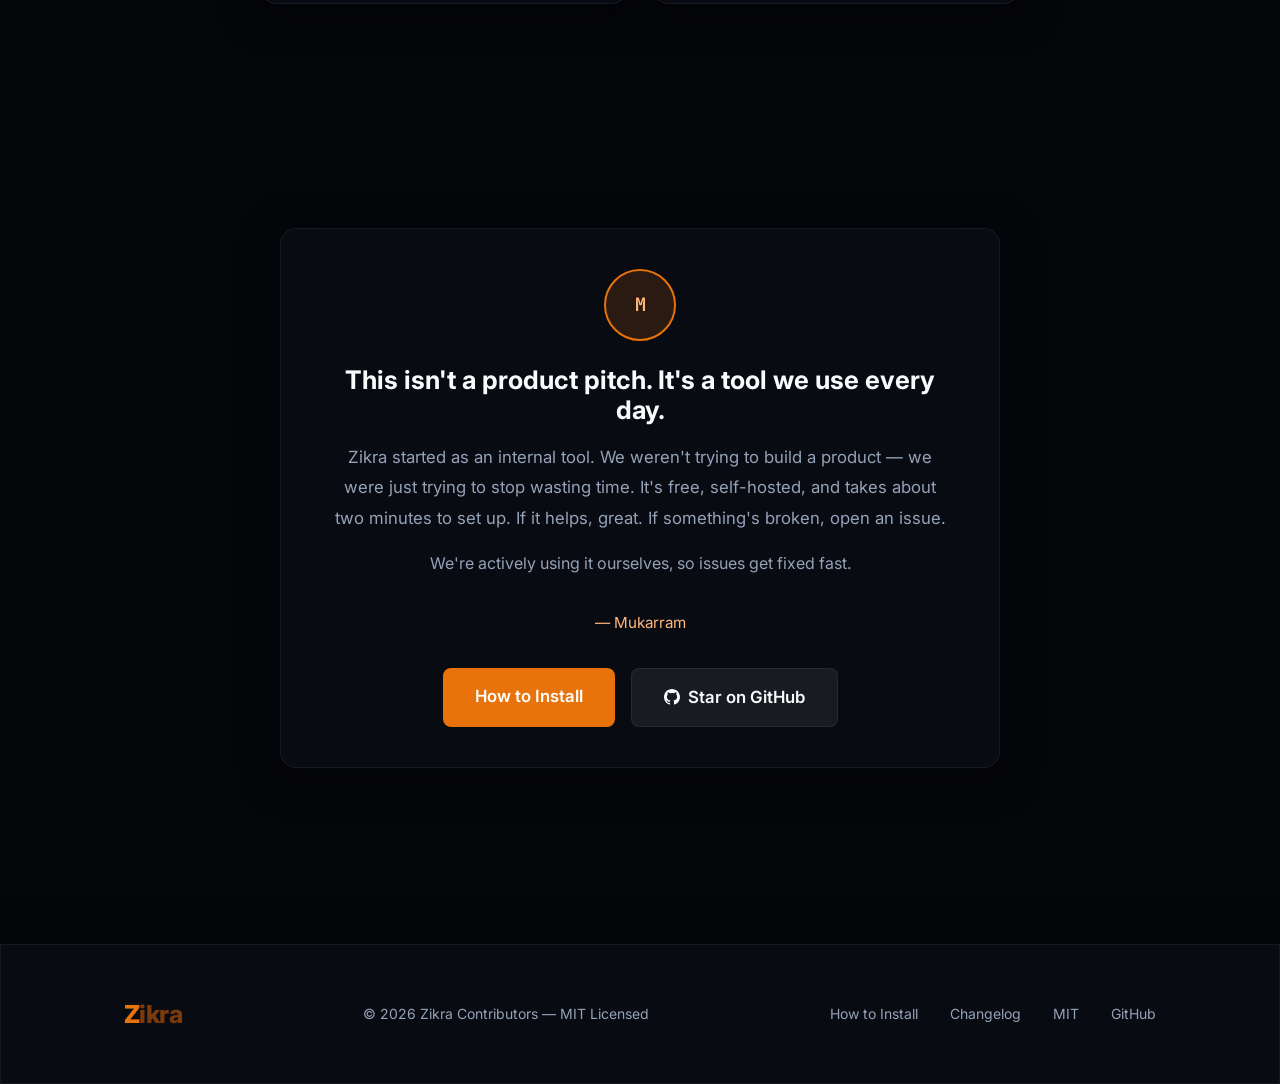
==== commit da90722b: "copy: reposition hero — team memory OS, not session recall Lead with the real differentiator: multi-" ====
--- a/index.html
+++ b/index.html
@@ -65,13 +65,13 @@
 
 <!-- ── Hero ─────────────────────────────────────────────────────────────────── -->
 <header class="hero reveal">
-    <div class="badge pulse">Built out of frustration — not a pitch deck</div>
-    <h1 class="hero-title">The first persistent memory layer <span class="gradient-text">built for AI agent teams</span></h1>
+    <div class="badge pulse">Team memory for AI agents — not just session recall</div>
+    <h1 class="hero-title">One shared brain. <span class="gradient-text">Every agent. Every person. Every project.</span></h1>
     <p class="hero-sub">
-        Zikra gives every AI agent on your team — Claude, Codex, and Gemini — shared memory that survives across sessions, roles, and platforms.
+        Zikra is the memory layer for AI-native teams. Claude Code, Gemini CLI, and Codex share the same pool — scoped by project, governed by role, and fresh through built-in hygiene. Scales to millions of memories.
     </p>
     <p class="hero-sub" style="font-size:1rem;margin-top:-0.5rem;margin-bottom:2rem;">
-        Stop losing context when you switch agents. Stop re-explaining your project to every new session. One memory layer. Every agent. Every team member.
+        Not just "one agent remembers more." Five people, three agents, four projects — all sharing the right context with the right people automatically.
     </p>
 
     <div class="hero-cta">
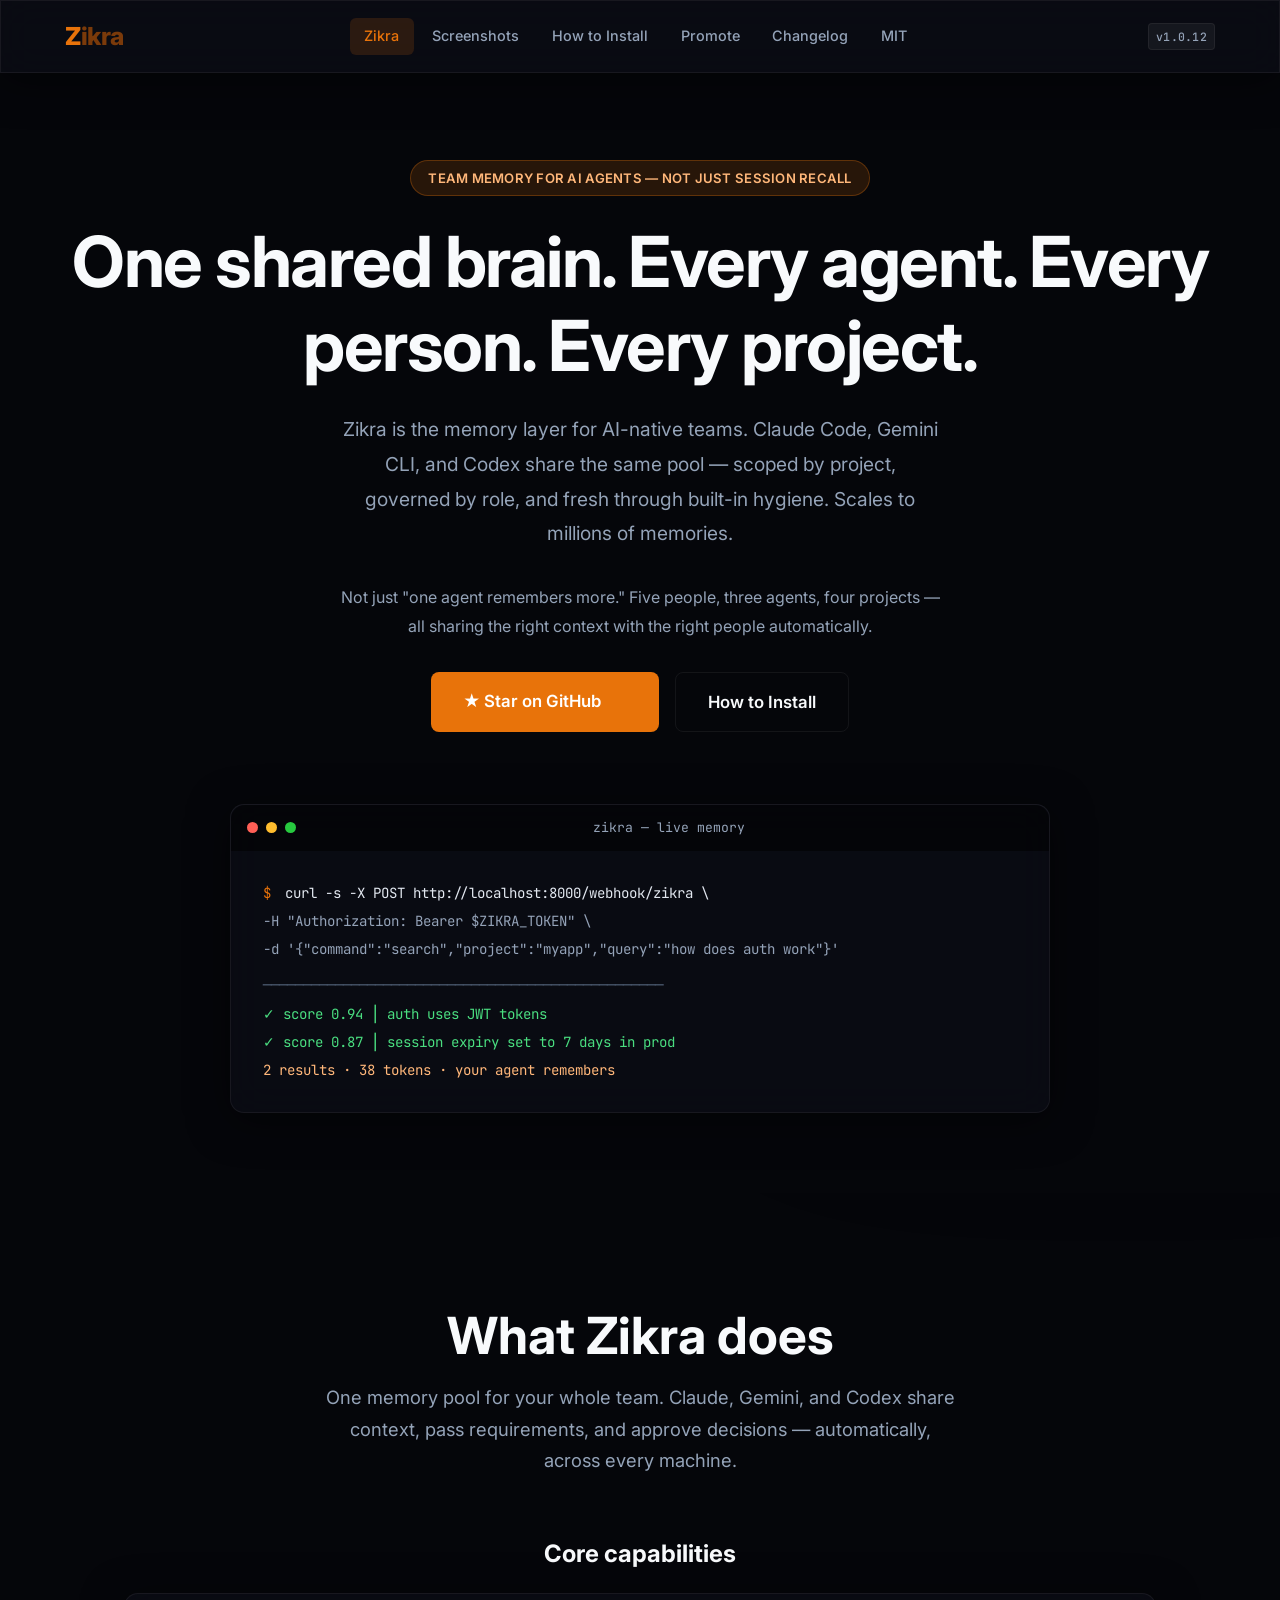
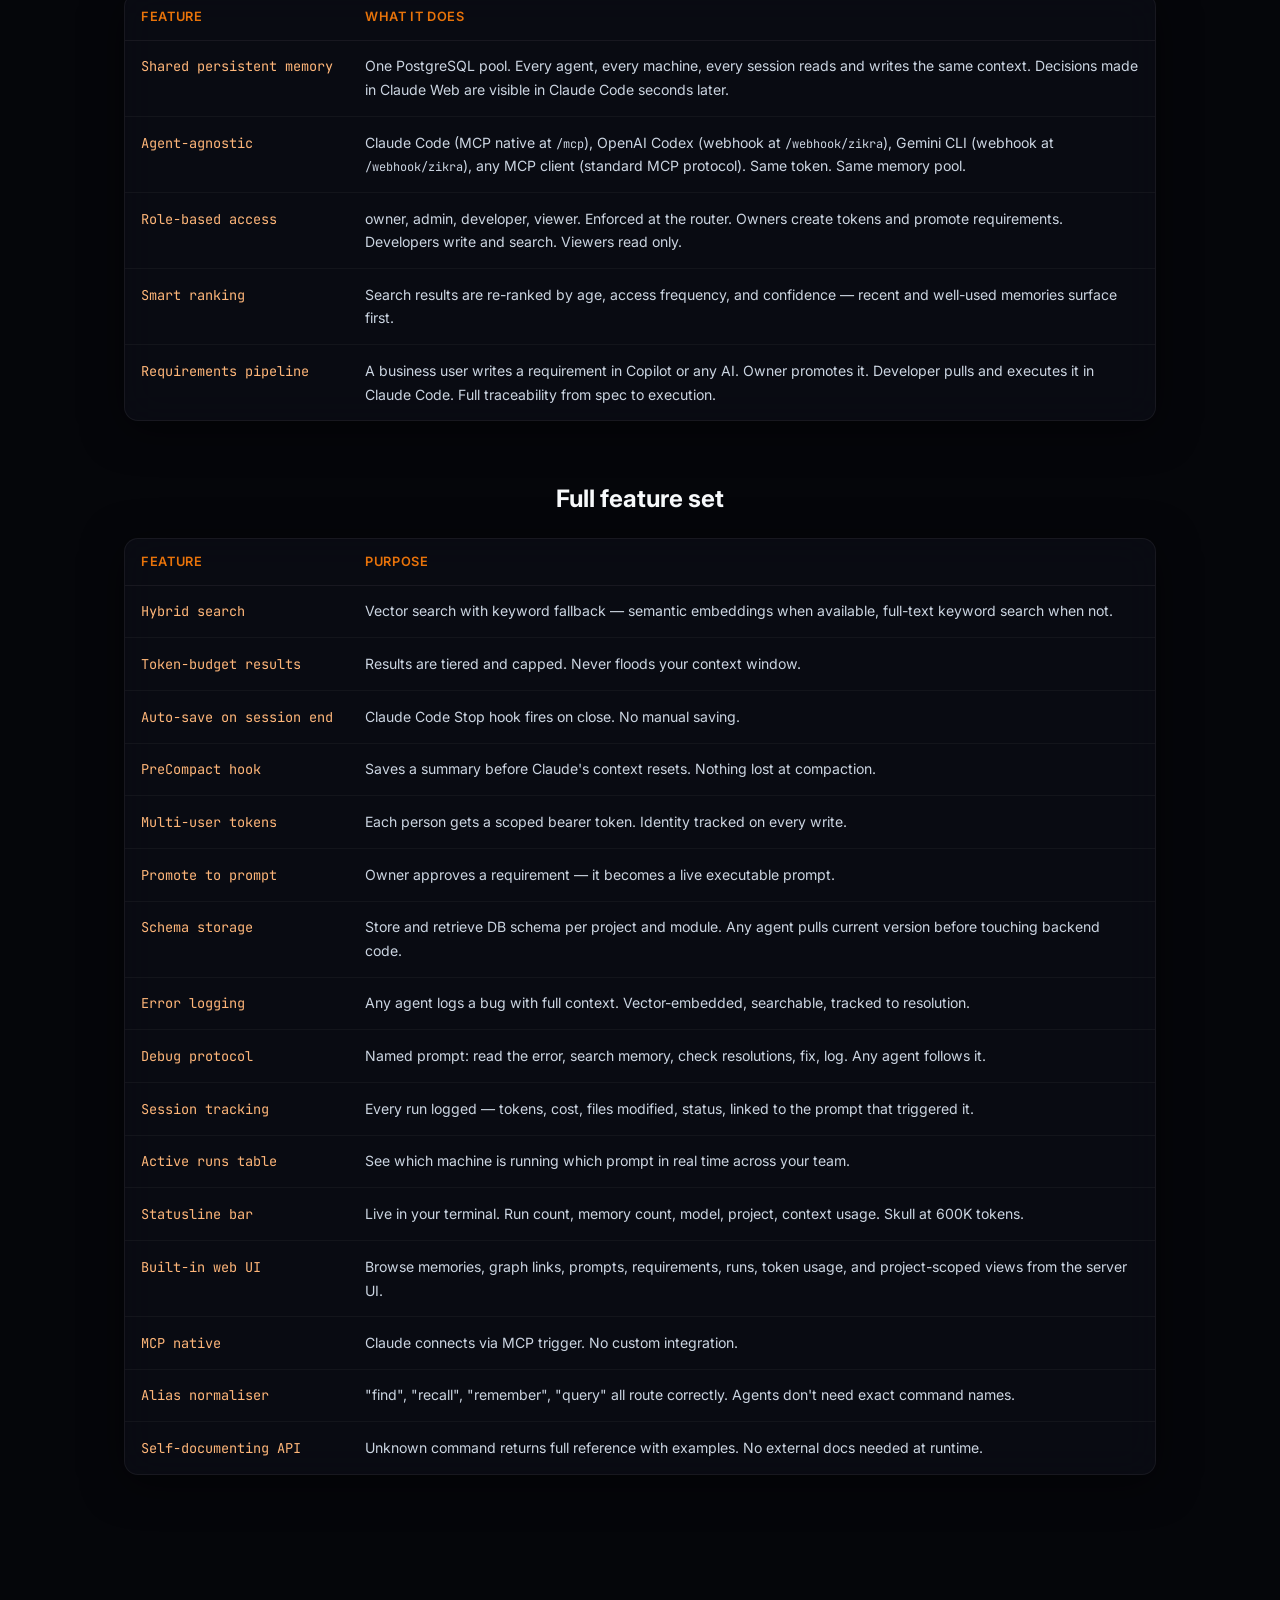
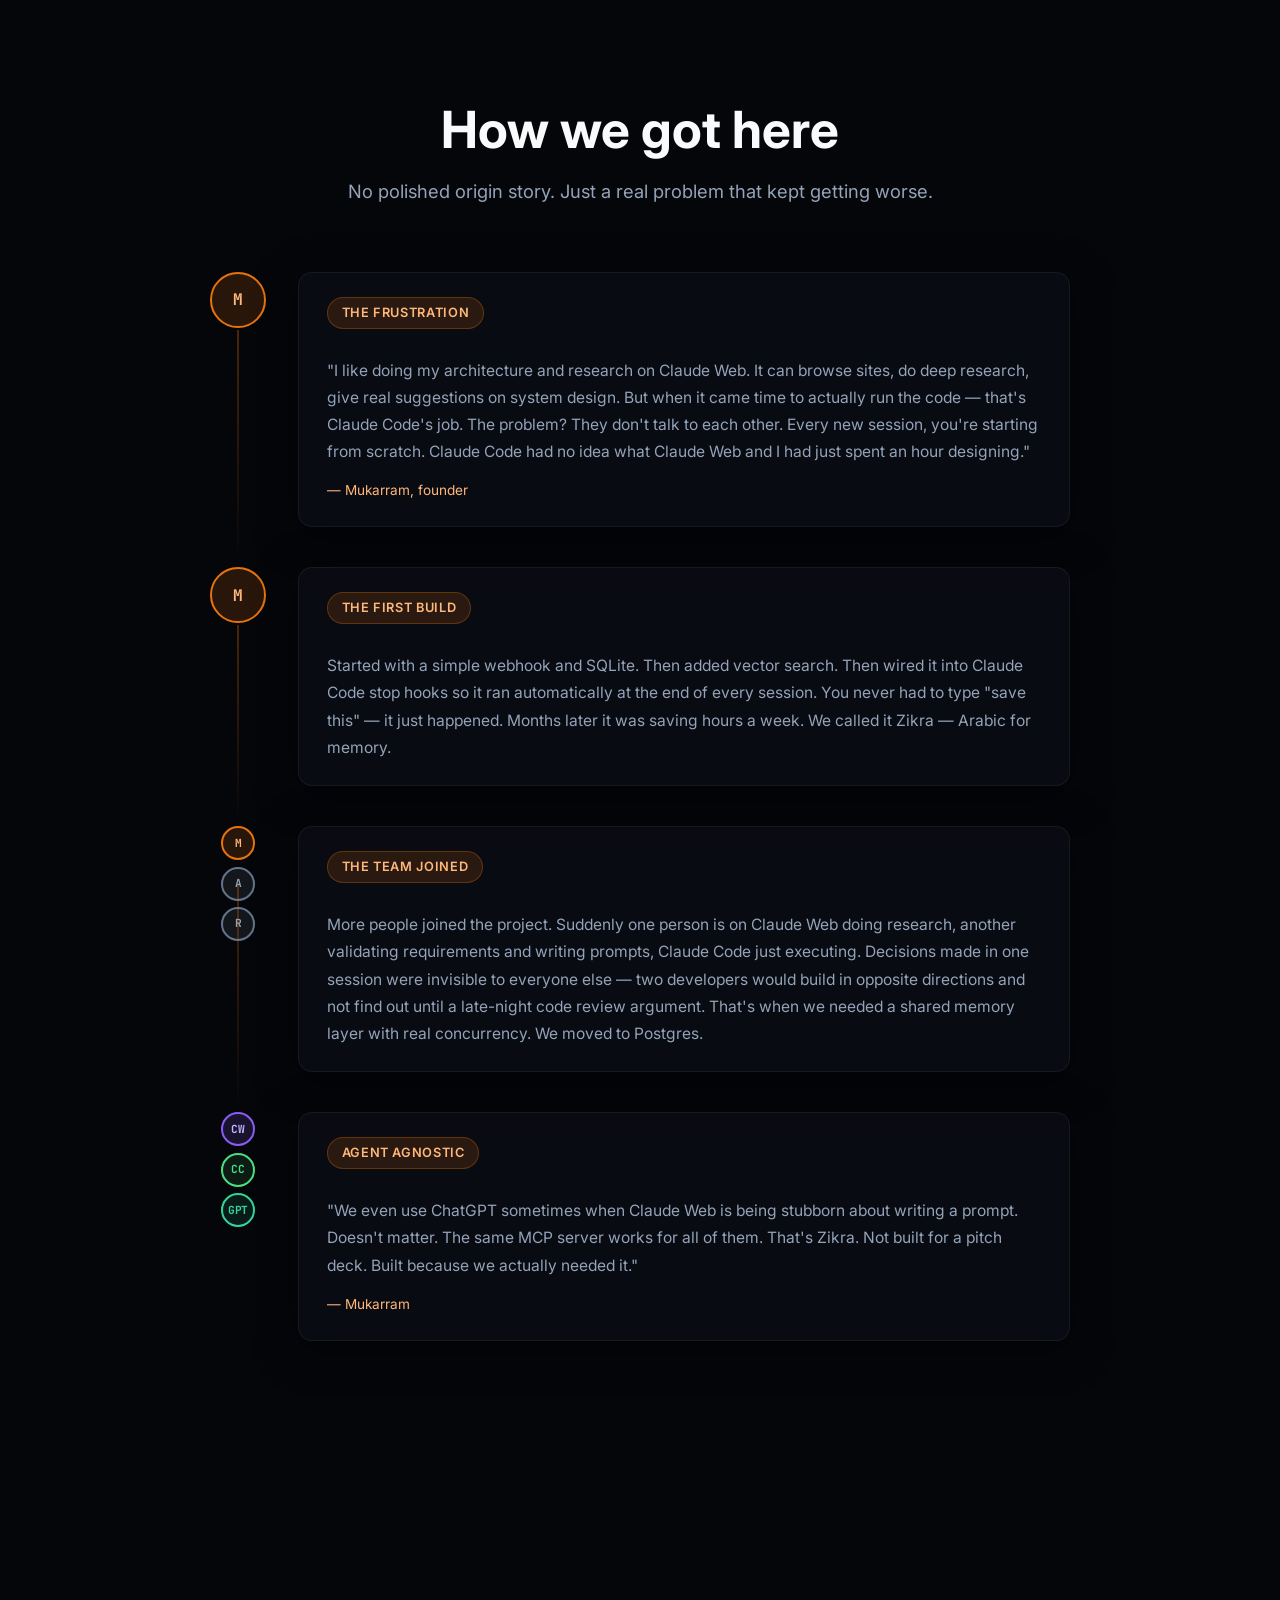
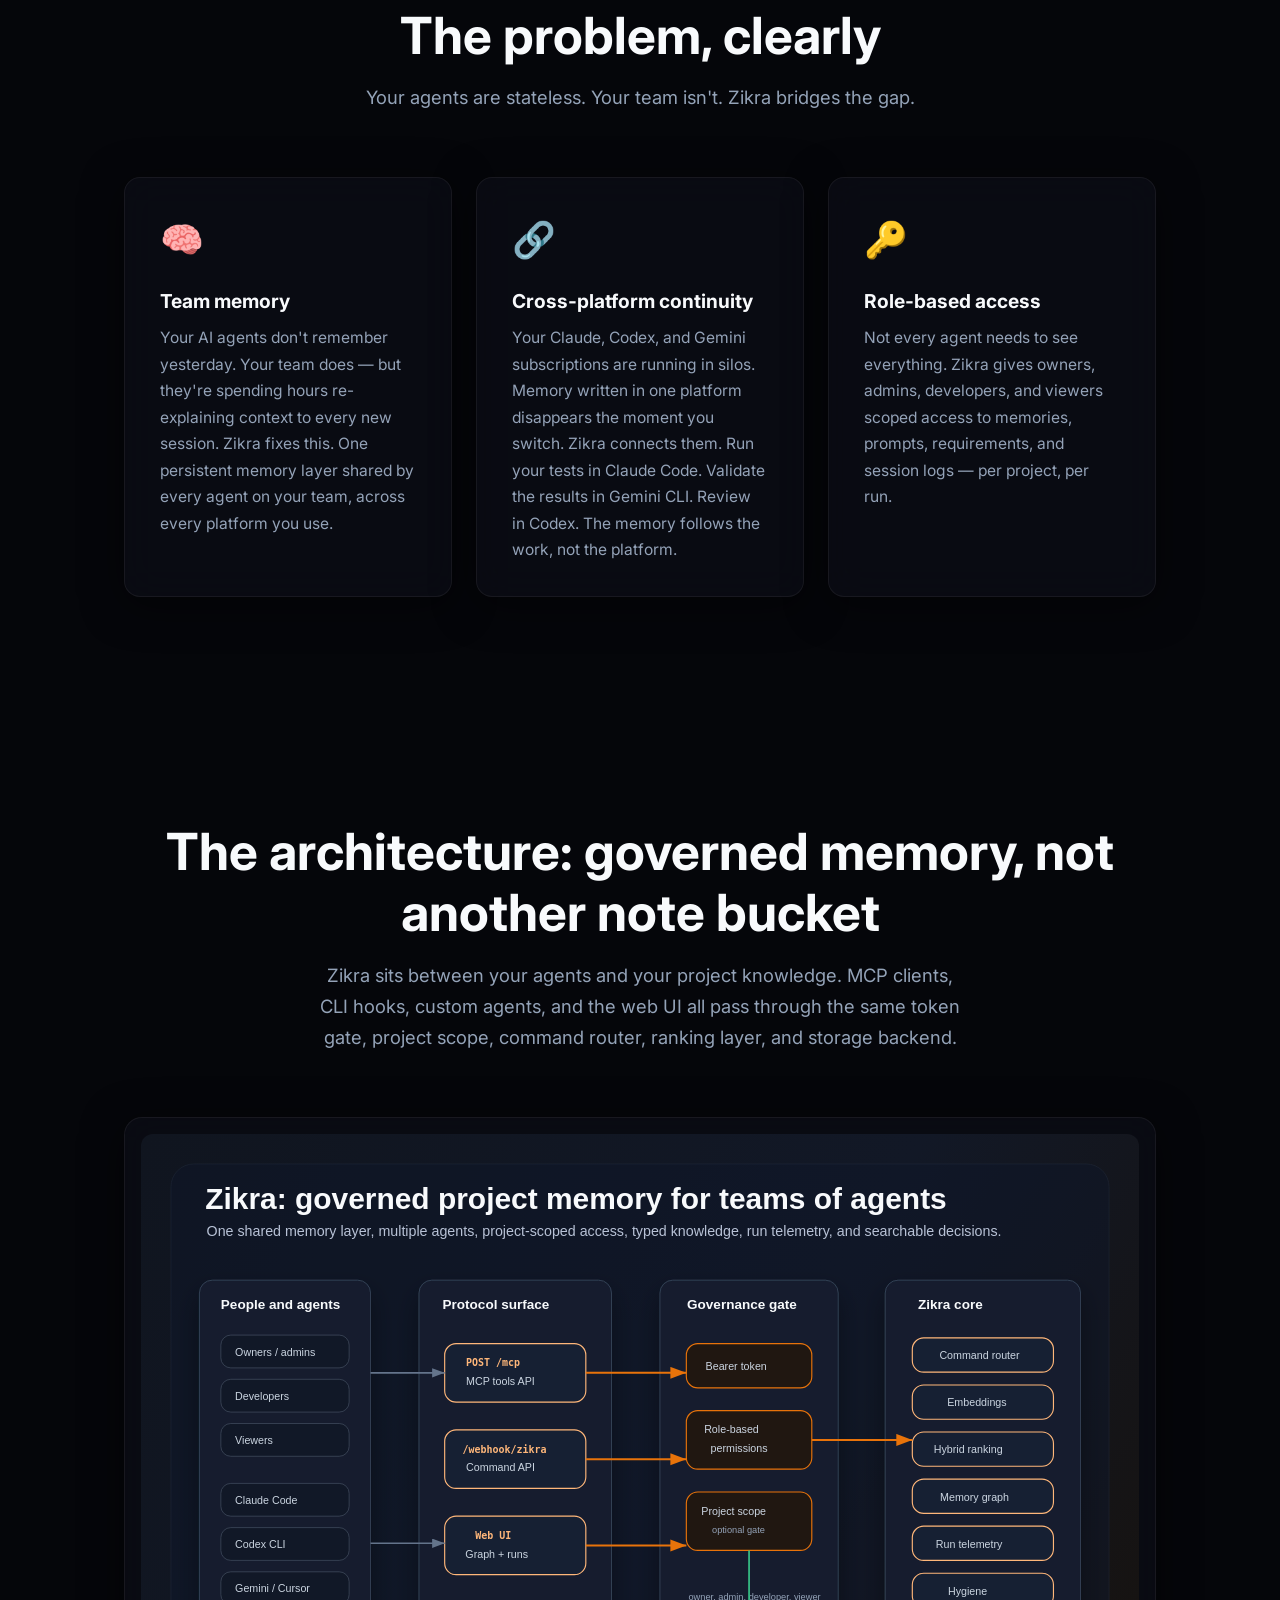
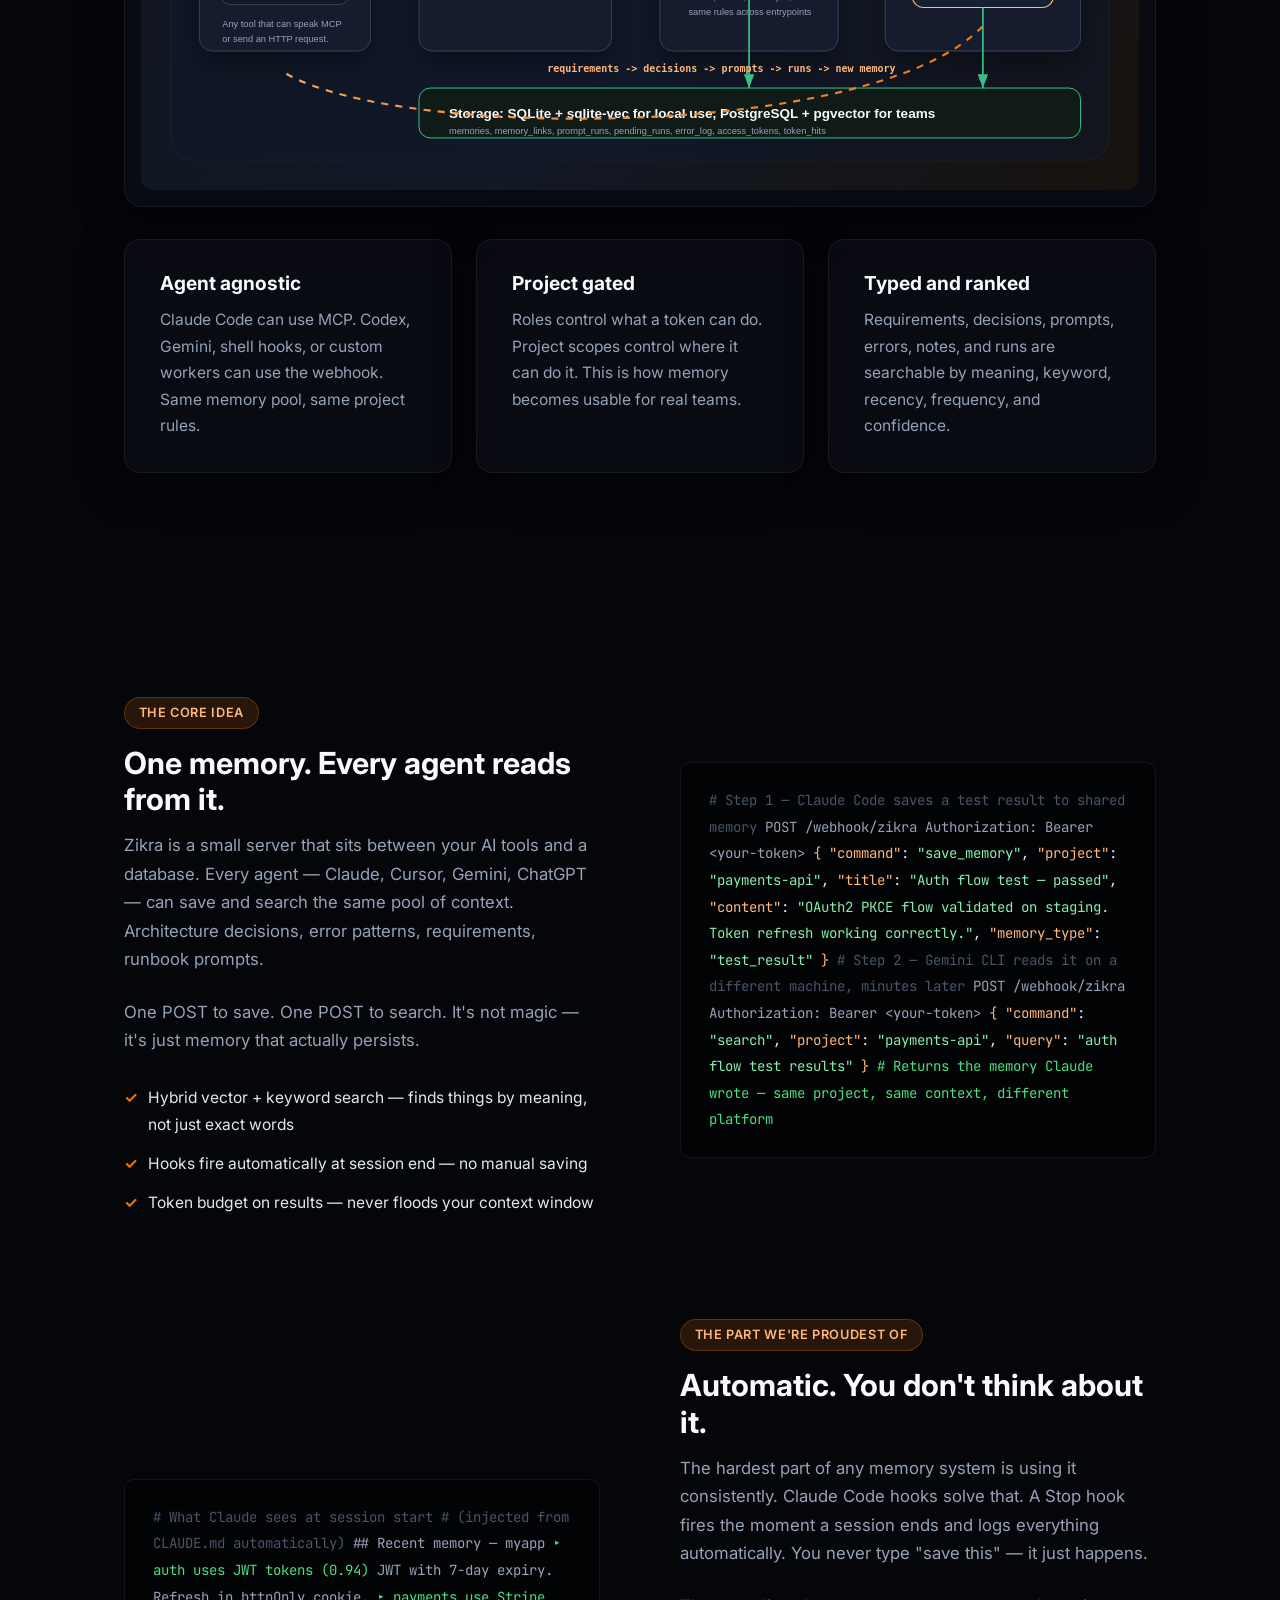
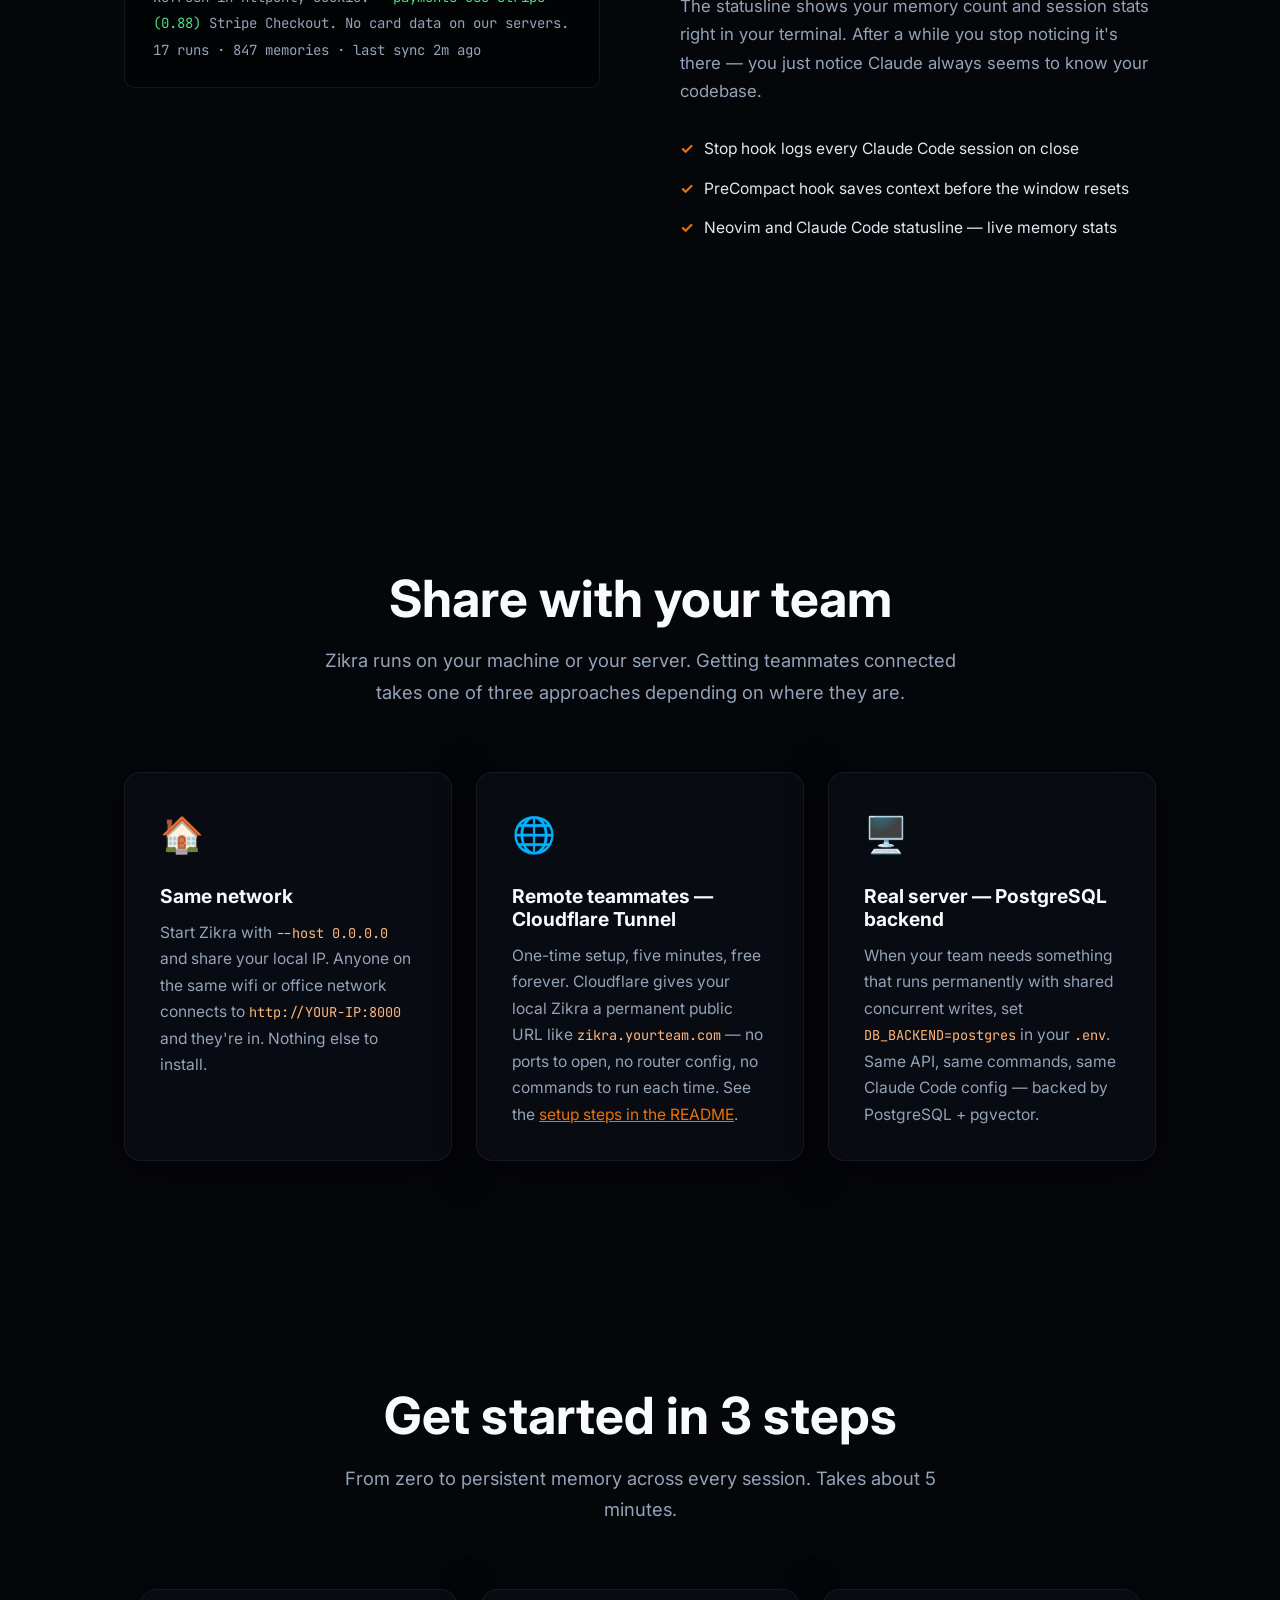
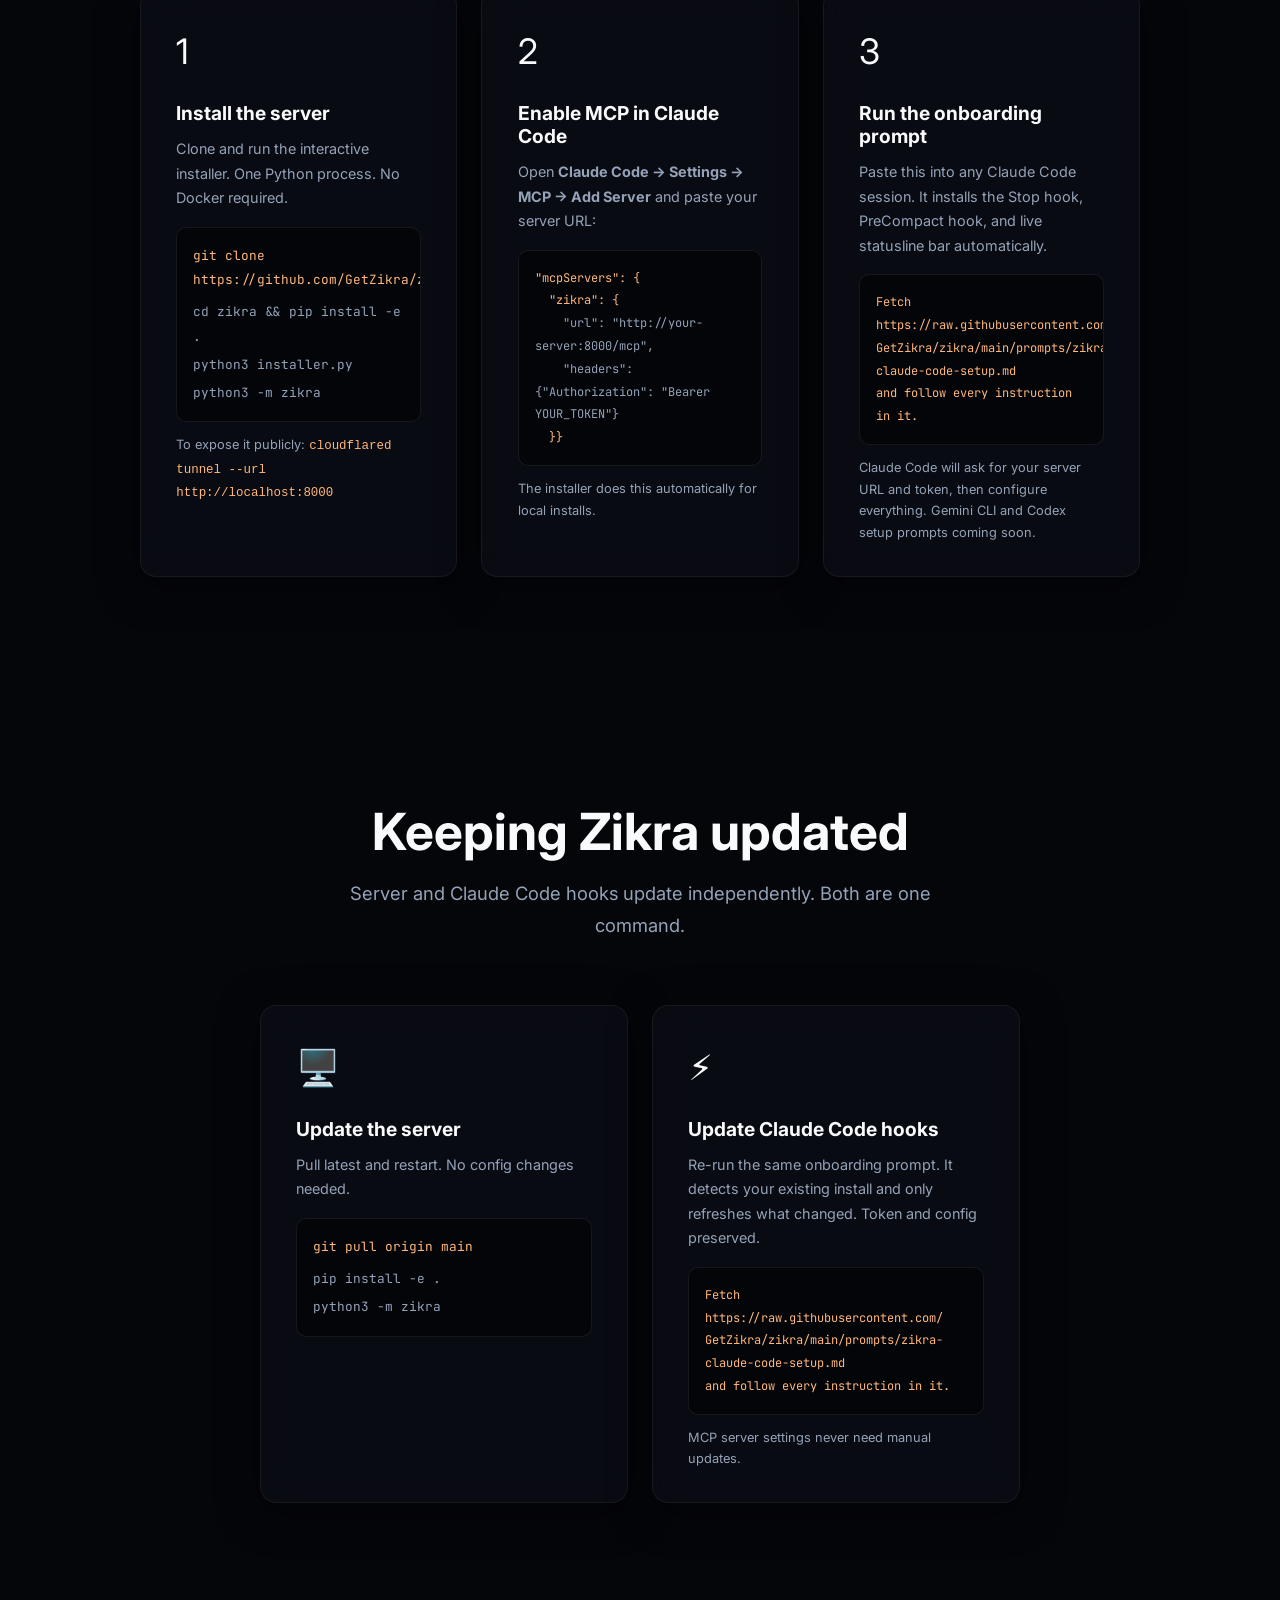
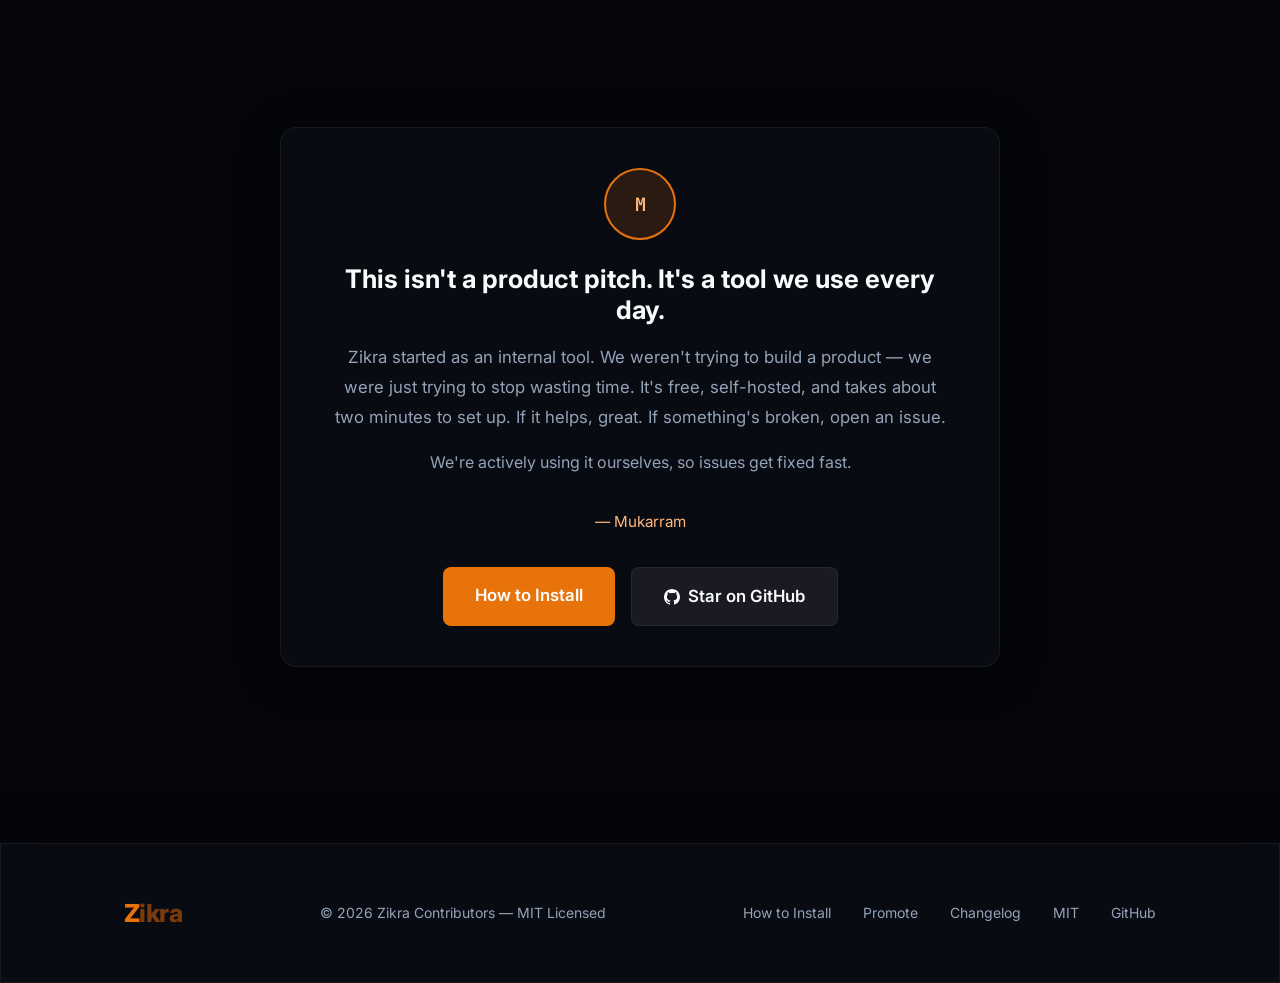
==== commit deb60e96: "Add Zikra promotion kit and architecture page assets" ====
--- a/index.html
+++ b/index.html
@@ -57,6 +57,7 @@
         <a href="index.html">Zikra</a>
         <a href="screenshots.html">Screenshots</a>
         <a href="install.html">How to Install</a>
+        <a href="promote.html">Promote</a>
         <a href="changelog.html">Changelog</a>
         <a href="license.html">MIT</a>
     </div>
@@ -159,7 +160,7 @@
                     <tr><td><span class="cmd-name">Session tracking</span></td><td class="cmd-desc">Every run logged — tokens, cost, files modified, status, linked to the prompt that triggered it.</td></tr>
                     <tr><td><span class="cmd-name">Active runs table</span></td><td class="cmd-desc">See which machine is running which prompt in real time across your team.</td></tr>
                     <tr><td><span class="cmd-name">Statusline bar</span></td><td class="cmd-desc">Live in your terminal. Run count, memory count, model, project, context usage. Skull at 600K tokens.</td></tr>
-                    <tr><td><span class="cmd-name">n8n dashboard</span></td><td class="cmd-desc">Web interface for browsing, searching, and managing all memories via n8n + direct DB access.</td></tr>
+                    <tr><td><span class="cmd-name">Built-in web UI</span></td><td class="cmd-desc">Browse memories, graph links, prompts, requirements, runs, token usage, and project-scoped views from the server UI.</td></tr>
                     <tr><td><span class="cmd-name">MCP native</span></td><td class="cmd-desc">Claude connects via MCP trigger. No custom integration.</td></tr>
                     <tr><td><span class="cmd-name">Alias normaliser</span></td><td class="cmd-desc">"find", "recall", "remember", "query" all route correctly. Agents don't need exact command names.</td></tr>
                     <tr><td><span class="cmd-name">Self-documenting API</span></td><td class="cmd-desc">Unknown command returns full reference with examples. No external docs needed at runtime.</td></tr>
@@ -252,6 +253,33 @@
         </div>
     </div>
 
+</section>
+
+<!-- ── Architecture ─────────────────────────────────────────────────────────── -->
+<section id="architecture" class="section reveal">
+    <h2 class="section-title">The architecture: governed memory, not another note bucket</h2>
+    <p class="section-subtitle">
+        Zikra sits between your agents and your project knowledge. MCP clients, CLI hooks,
+        custom agents, and the web UI all pass through the same token gate, project scope,
+        command router, ranking layer, and storage backend.
+    </p>
+    <div class="architecture-figure glass">
+        <img src="assets/architecture.svg" alt="Zikra architecture diagram showing agents, protocols, governance, core services, and storage" loading="lazy">
+    </div>
+    <div class="grid-3 arch-points">
+        <div class="card glass">
+            <h3>Agent agnostic</h3>
+            <p>Claude Code can use MCP. Codex, Gemini, shell hooks, or custom workers can use the webhook. Same memory pool, same project rules.</p>
+        </div>
+        <div class="card glass">
+            <h3>Project gated</h3>
+            <p>Roles control what a token can do. Project scopes control where it can do it. This is how memory becomes usable for real teams.</p>
+        </div>
+        <div class="card glass">
+            <h3>Typed and ranked</h3>
+            <p>Requirements, decisions, prompts, errors, notes, and runs are searchable by meaning, keyword, recency, frequency, and confidence.</p>
+        </div>
+    </div>
 </section>
 
 <!-- ── What it actually does ─────────────────────────────────────────────────── -->
@@ -504,6 +532,7 @@
         <span class="footer-copy">© 2026 Zikra Contributors — MIT Licensed</span>
         <div class="footer-links">
             <a href="install.html">How to Install</a>
+            <a href="promote.html">Promote</a>
             <a href="changelog.html">Changelog</a>
             <a href="license.html">MIT</a>
             <a href="https://github.com/GetZikra/zikra" target="_blank" rel="noopener">GitHub</a>
--- a/style.css
+++ b/style.css
@@ -487,6 +487,77 @@
 .arch-diagram .arch-label { color: #64748b; }
 .arch-diagram .arch-ok { color: #4ade80; }
 
+.architecture-figure {
+    max-width: 1180px;
+    margin: 0 auto 2rem;
+    padding: 1rem;
+    border-radius: 18px;
+    overflow: hidden;
+}
+.architecture-figure img {
+    display: block;
+    width: 100%;
+    height: auto;
+    border-radius: 12px;
+}
+.arch-points {
+    margin-top: 2rem;
+}
+
+/* ── Promotion kit ── */
+.promo-grid {
+    display: grid;
+    grid-template-columns: repeat(auto-fit, minmax(280px, 1fr));
+    gap: 1.5rem;
+    margin-bottom: 1.5rem;
+}
+.promo-stack {
+    display: flex;
+    flex-direction: column;
+    gap: 1.25rem;
+    max-width: 900px;
+    margin: 0 auto;
+}
+.promo-copy {
+    border-radius: 14px;
+    padding: 1.75rem 2rem;
+}
+.promo-copy.wide {
+    max-width: 940px;
+    margin: 0 auto;
+}
+.promo-copy p {
+    color: var(--muted);
+    font-size: 1rem;
+    line-height: 1.8;
+    margin-top: 0.75rem;
+}
+.promo-copy h3 {
+    font-size: 1.2rem;
+    margin-top: 0.65rem;
+}
+.asset-card {
+    display: flex;
+    flex-direction: column;
+    min-height: 220px;
+    border-radius: 14px;
+    overflow: hidden;
+    text-decoration: none;
+    color: var(--text-color);
+}
+.asset-card img {
+    width: 100%;
+    aspect-ratio: 16 / 9;
+    object-fit: cover;
+    background: var(--code-bg);
+}
+.asset-card span {
+    display: block;
+    padding: 1rem 1.25rem;
+    color: #FFB77A;
+    font-weight: 700;
+}
+
 /* ── CTA band ── */
 .cta-band {
     text-align: center;
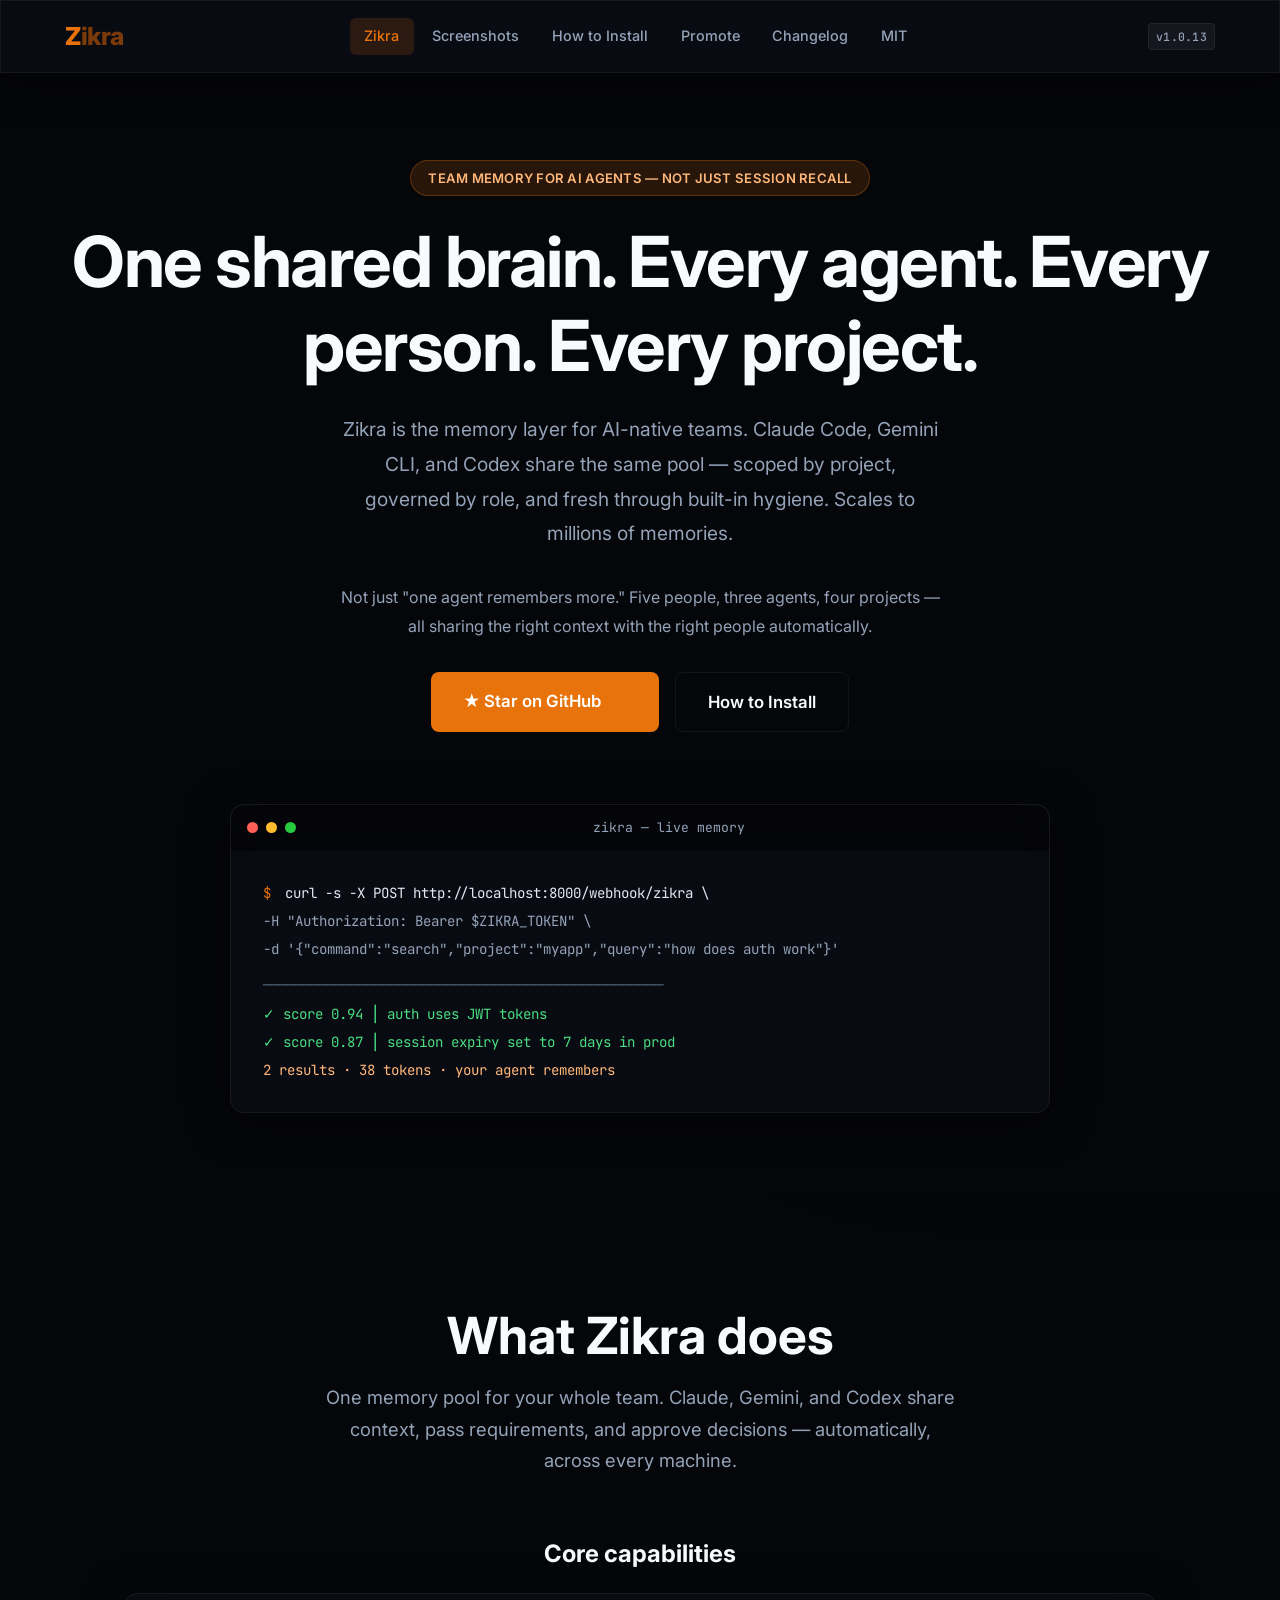
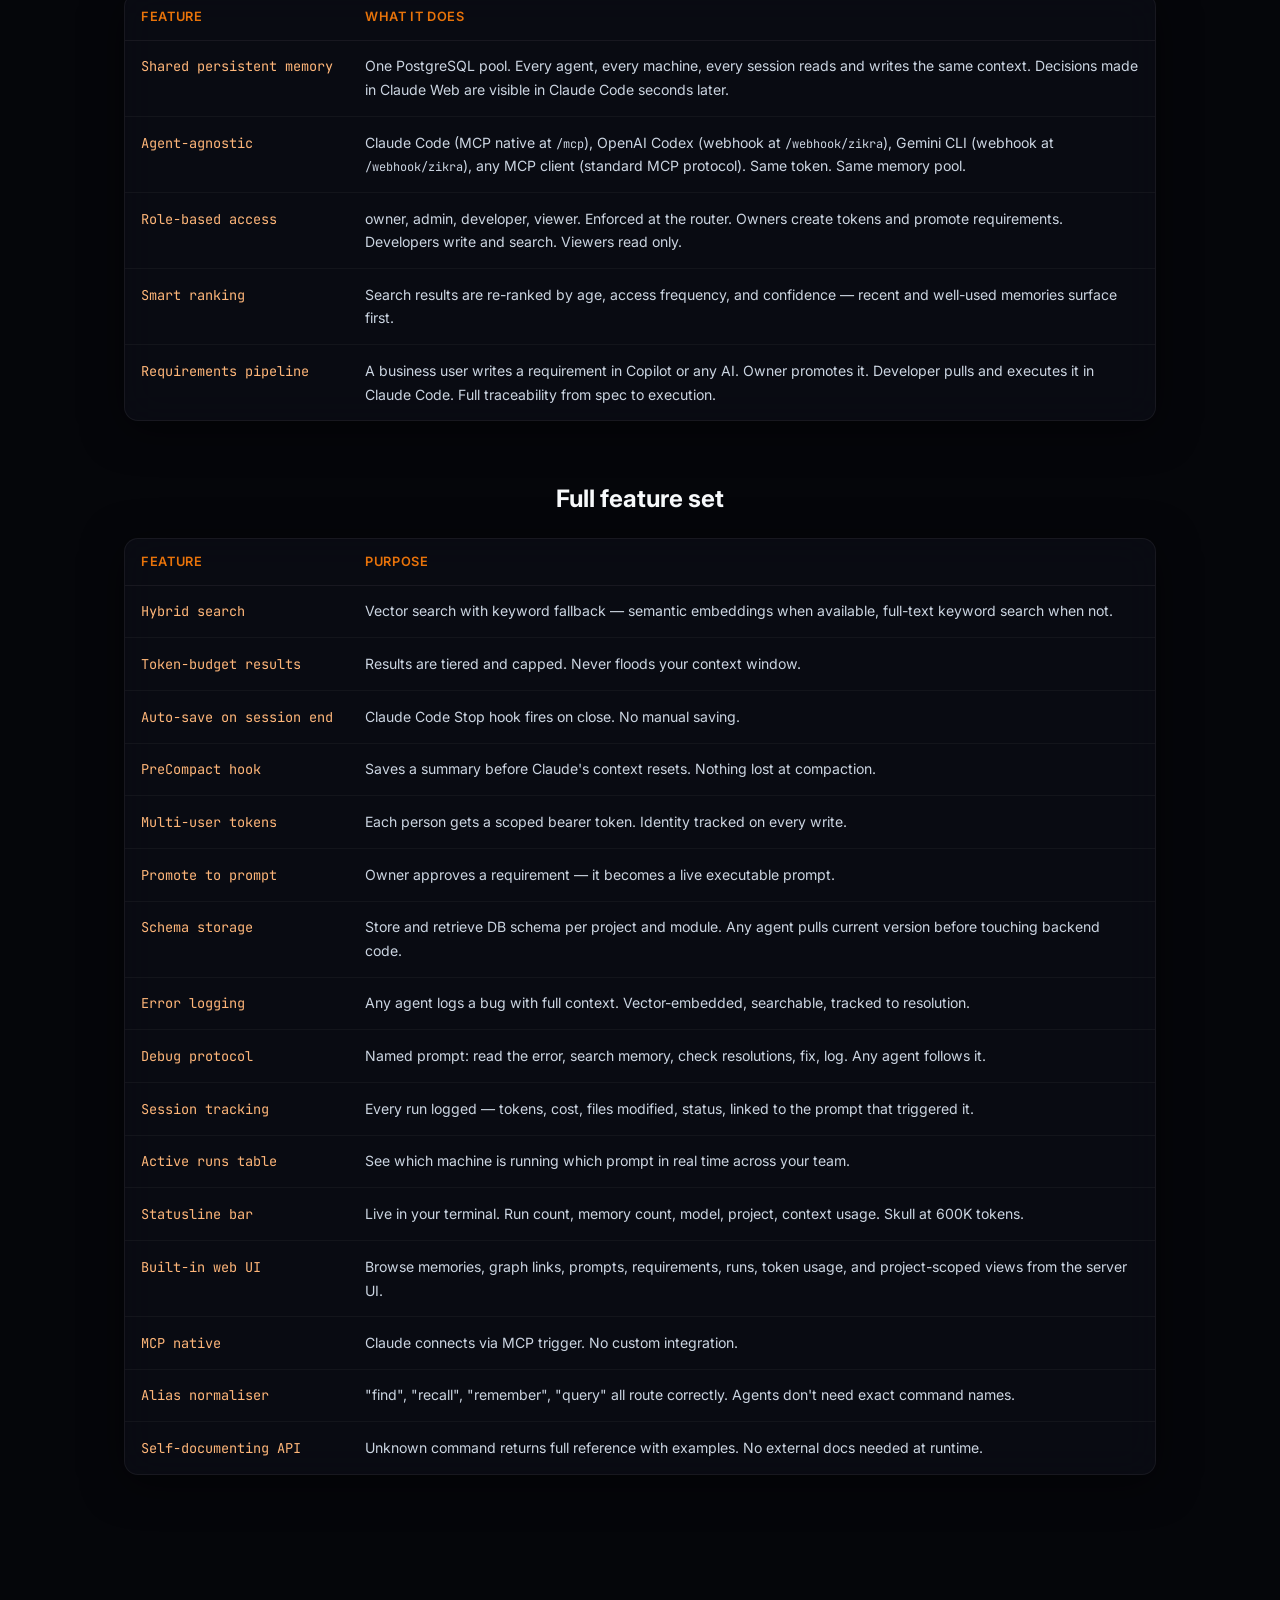
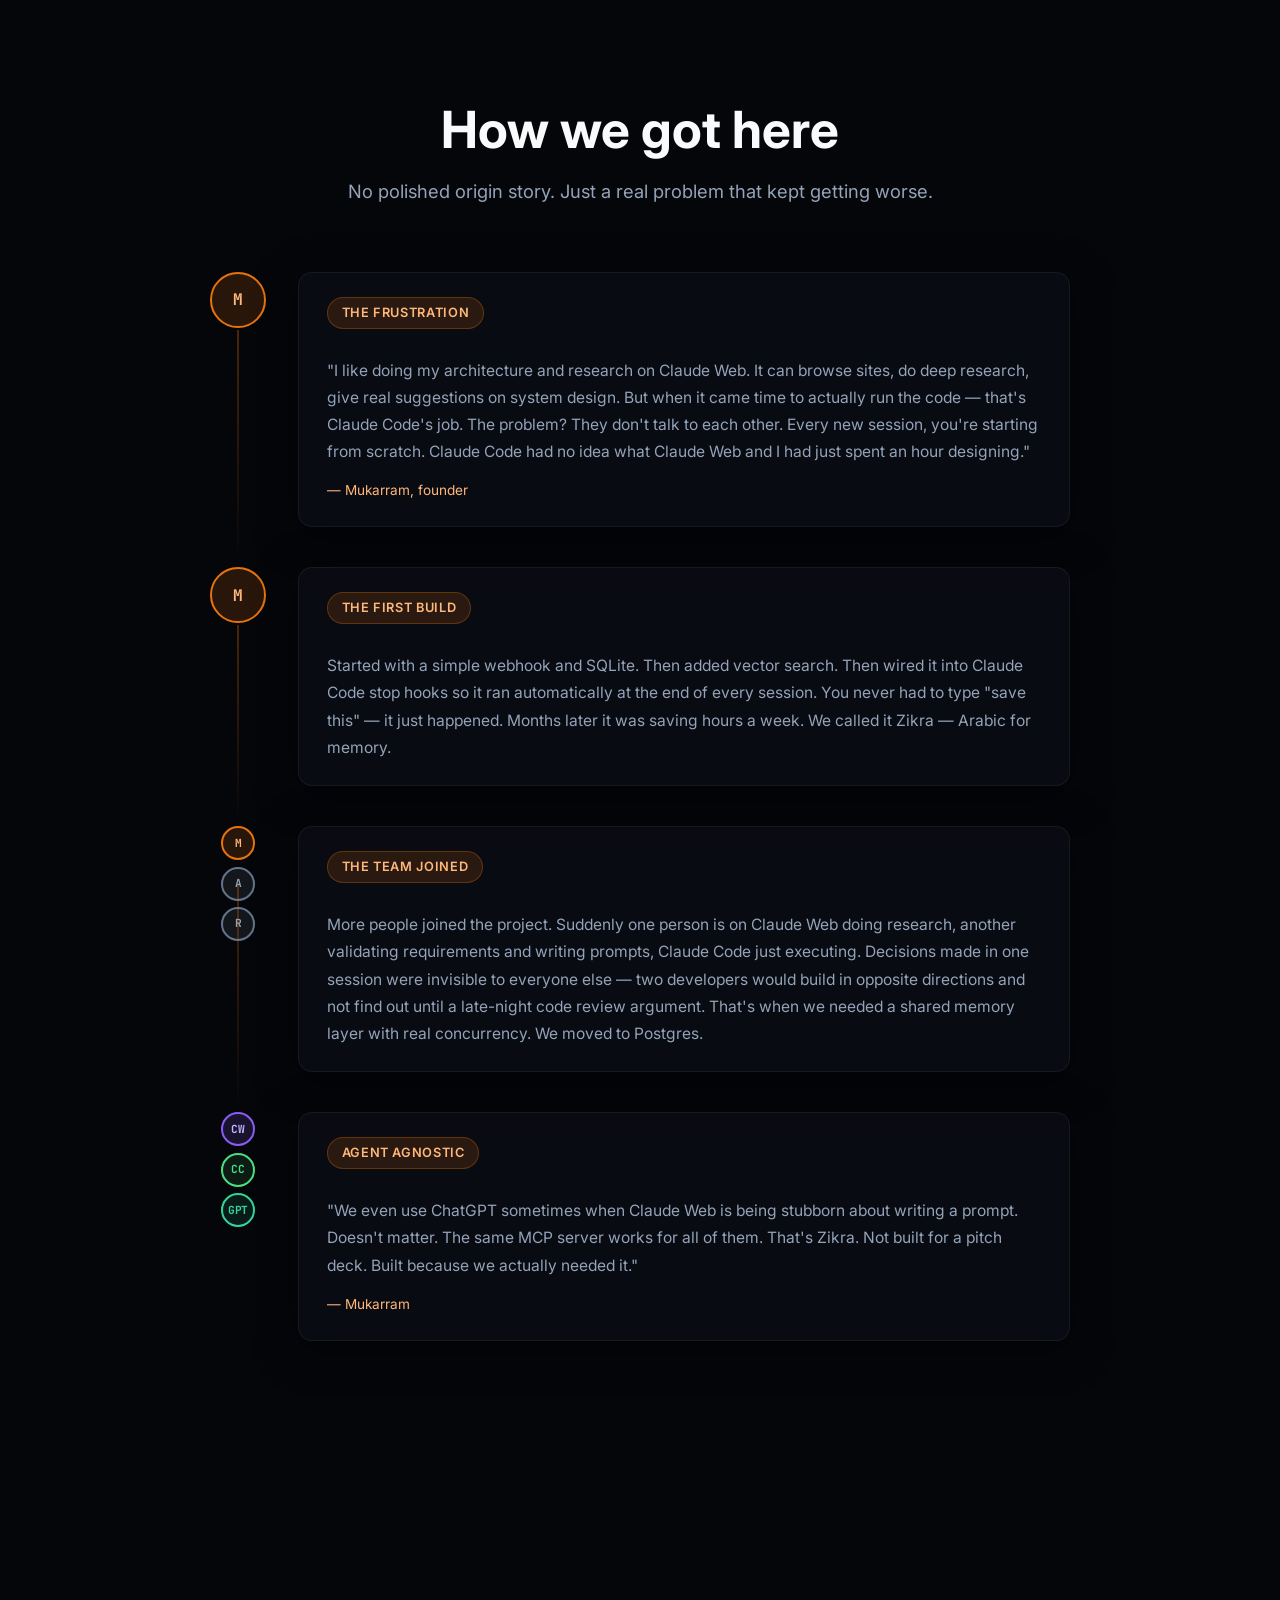
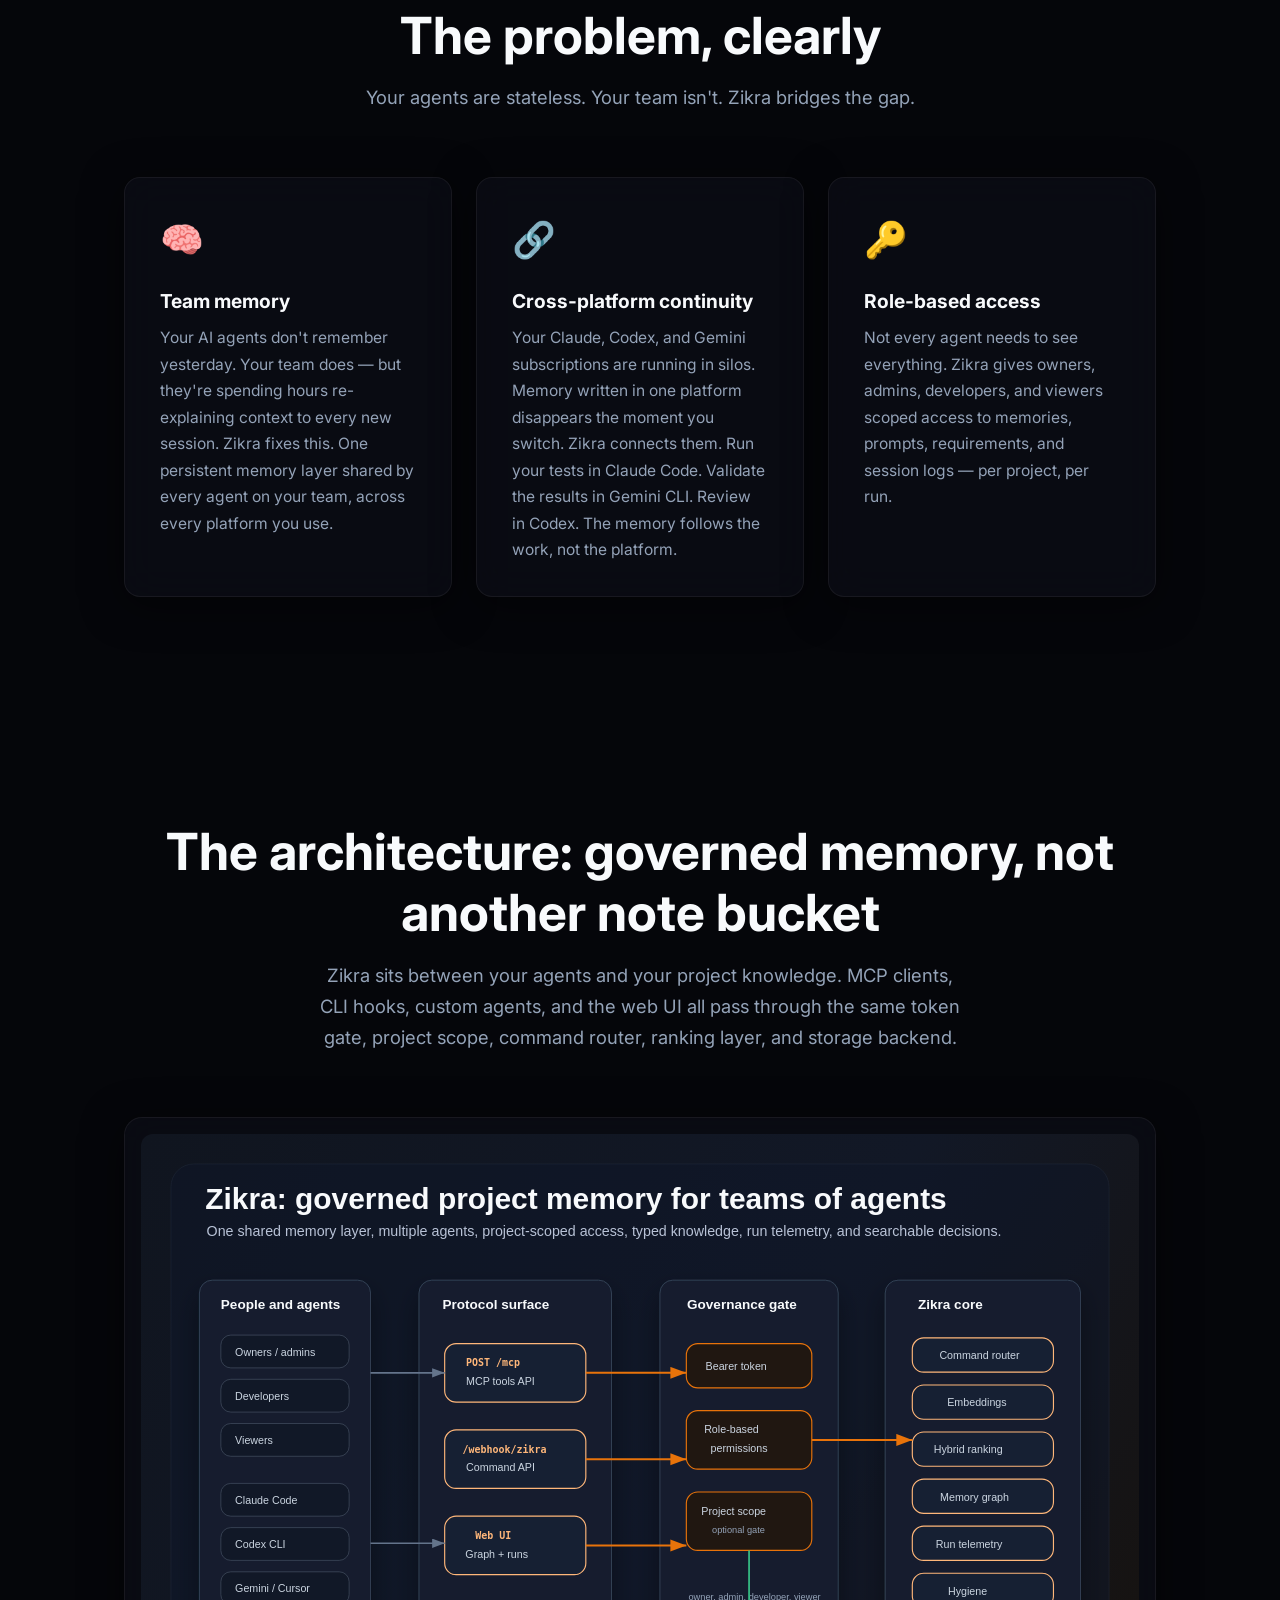
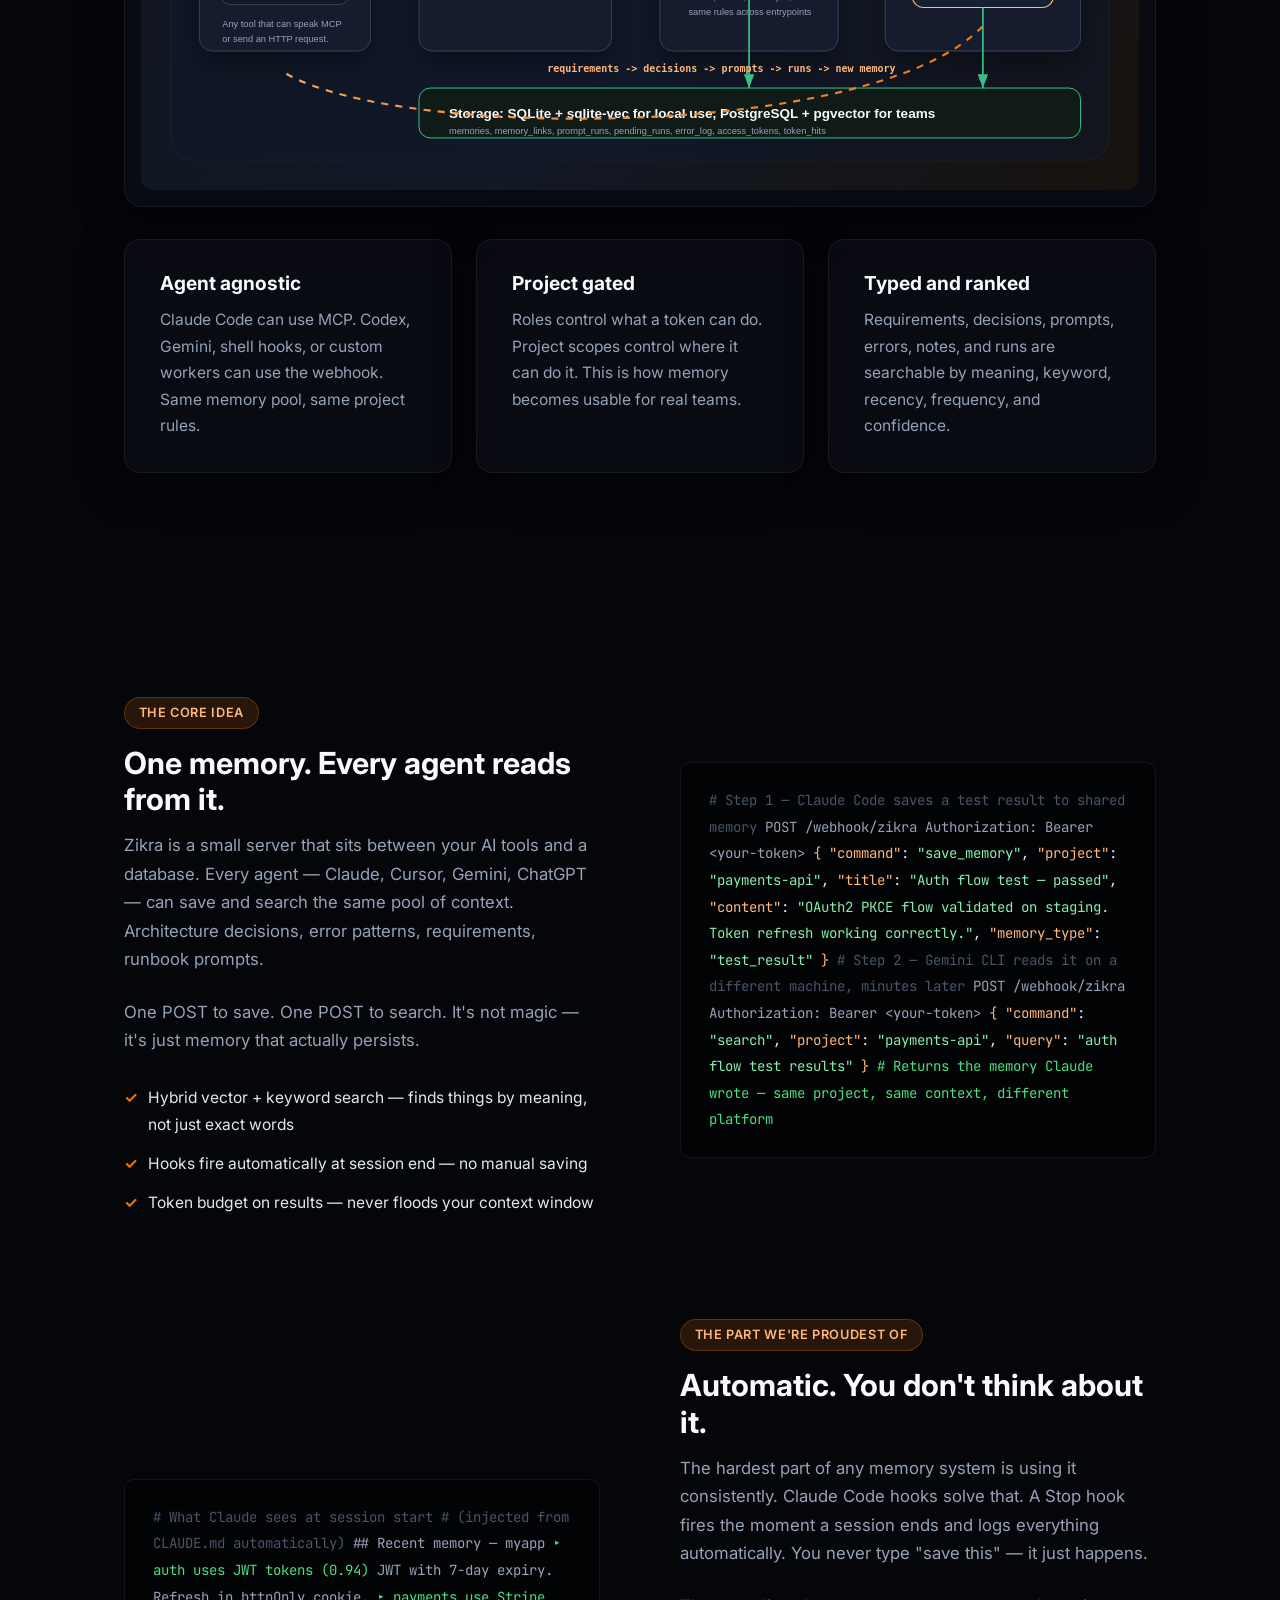
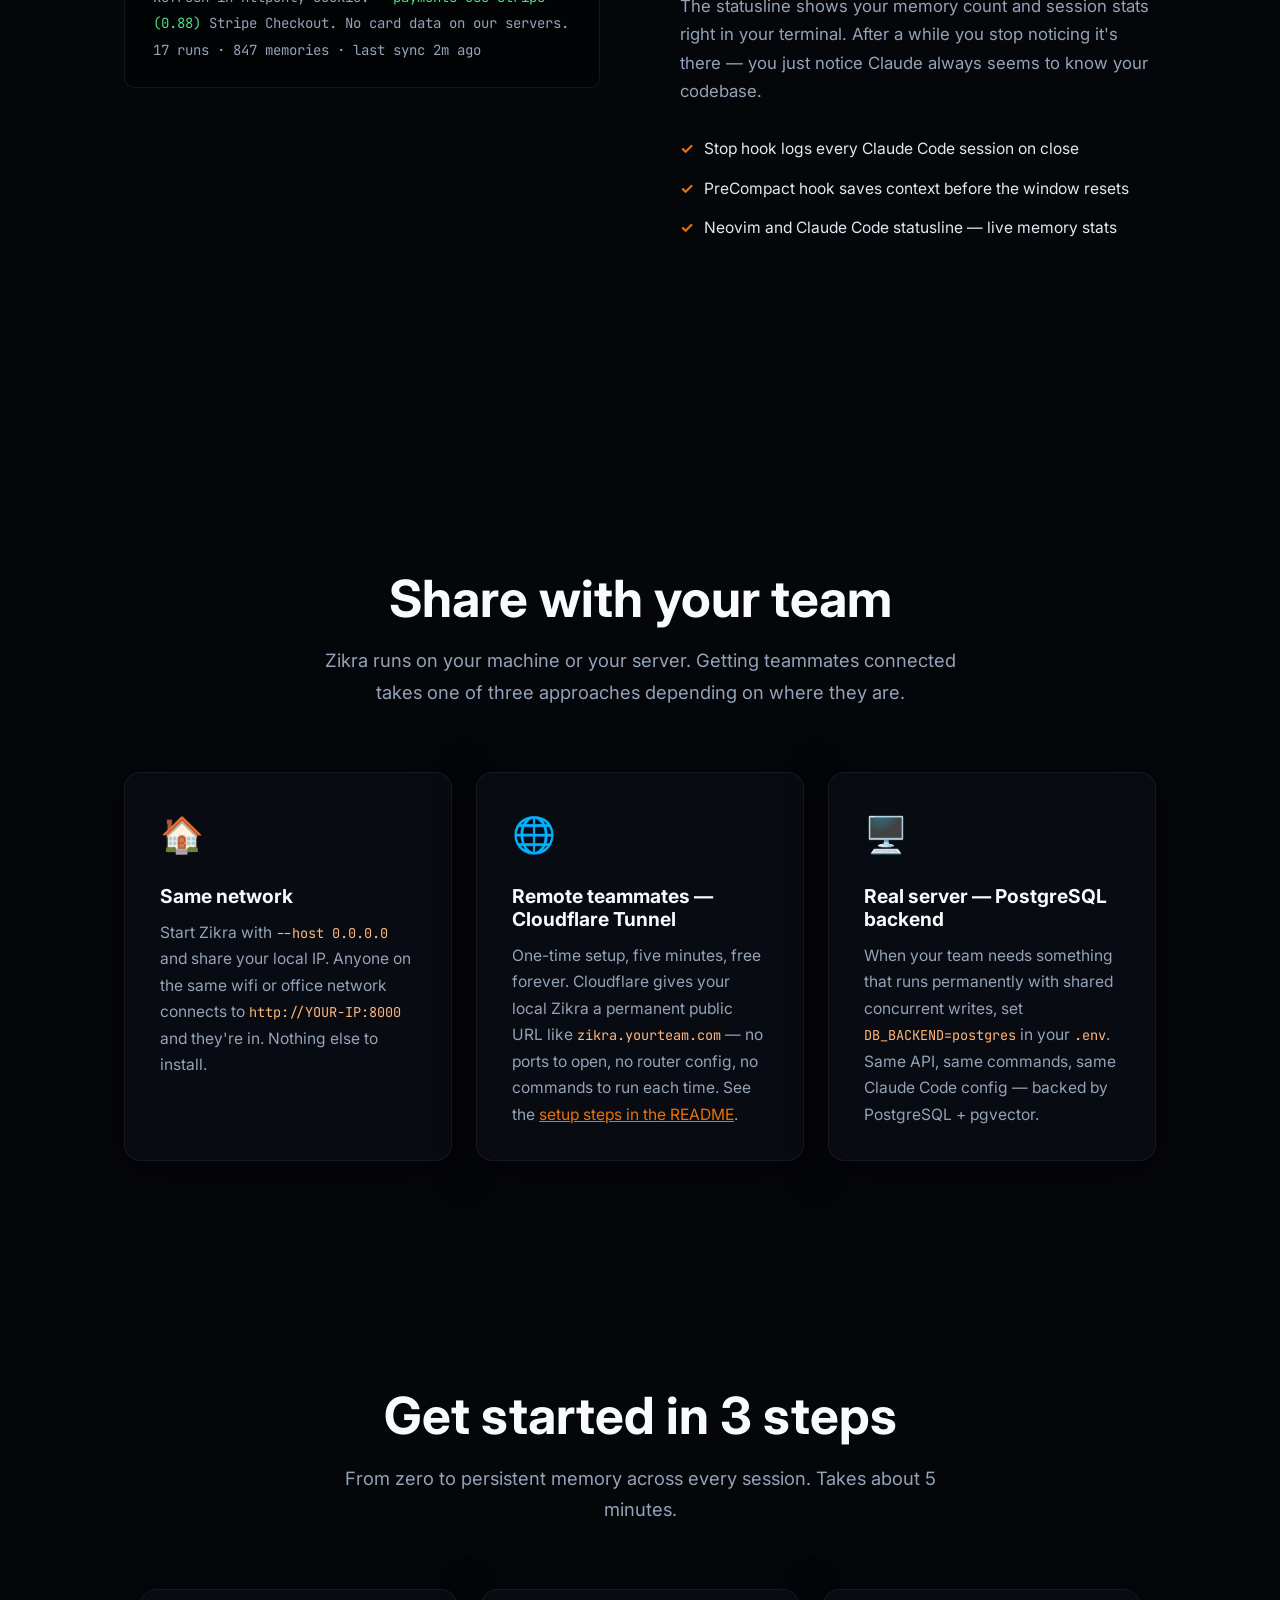
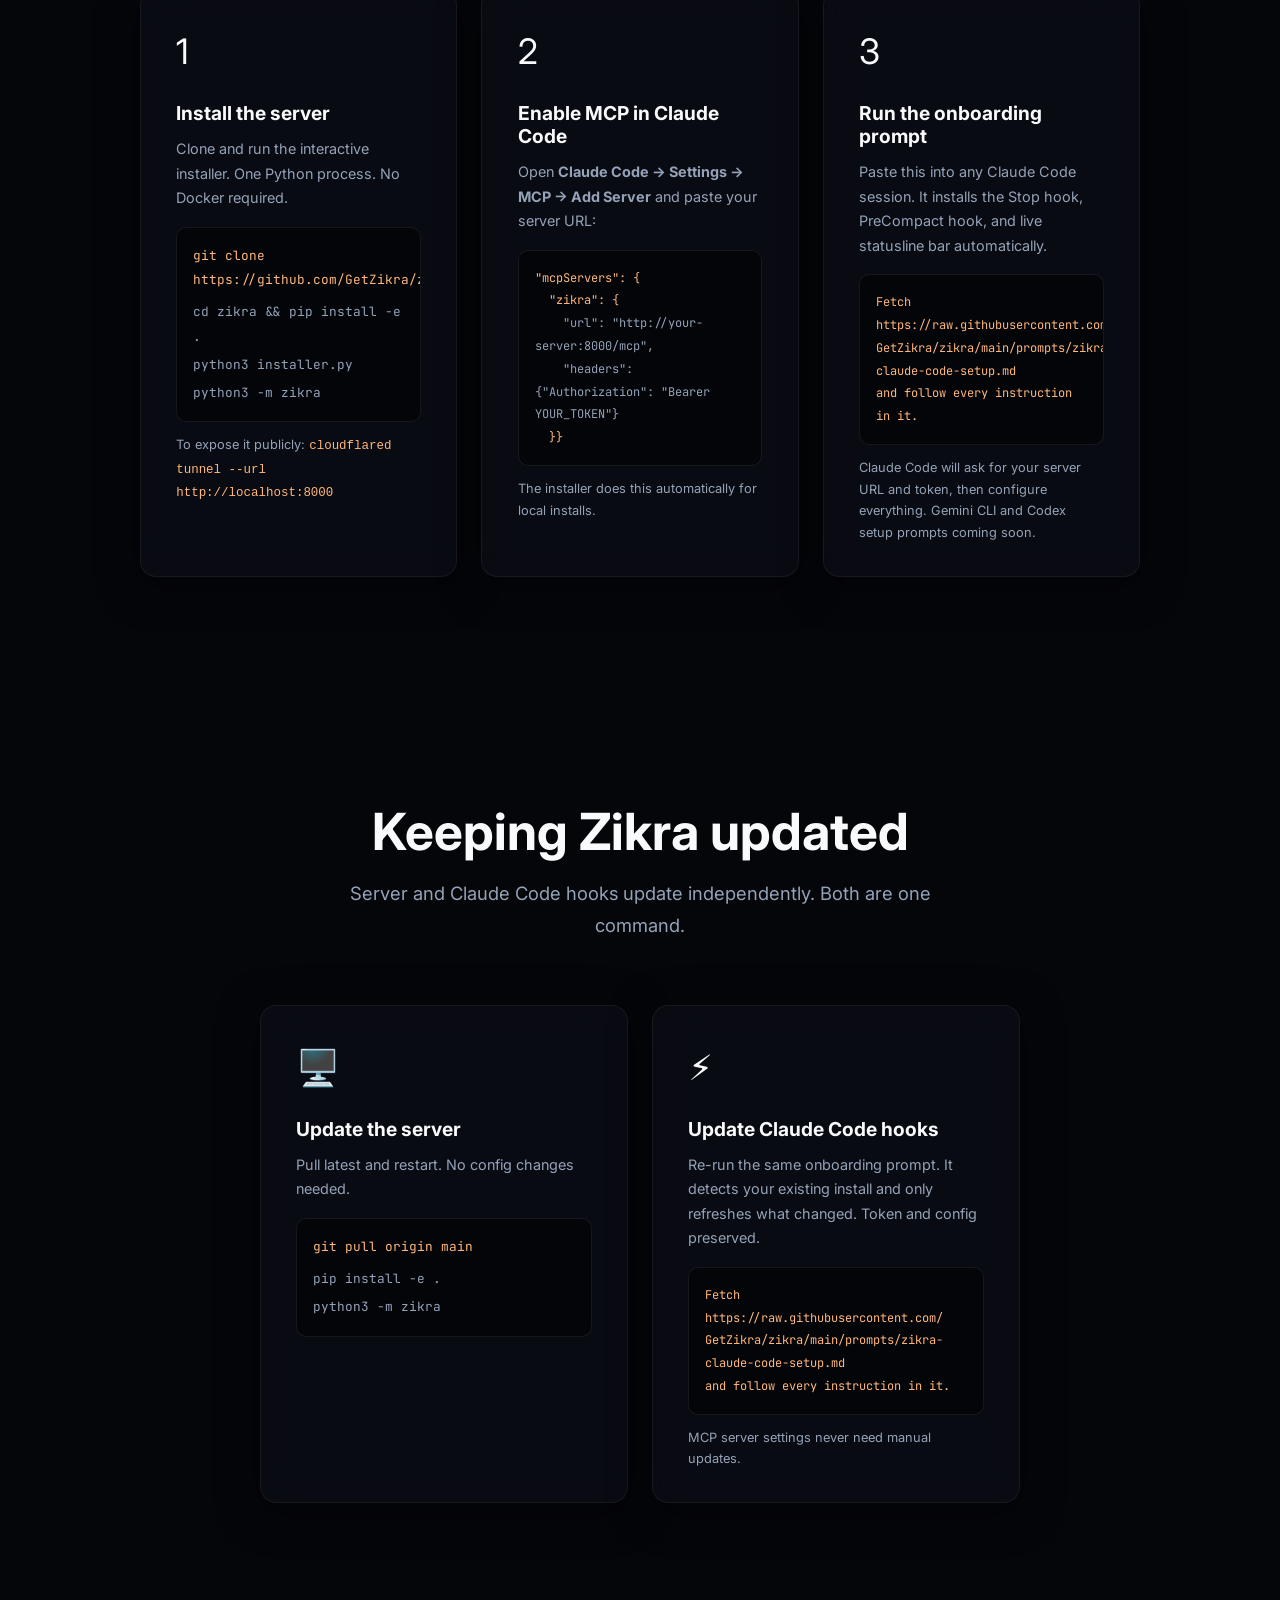
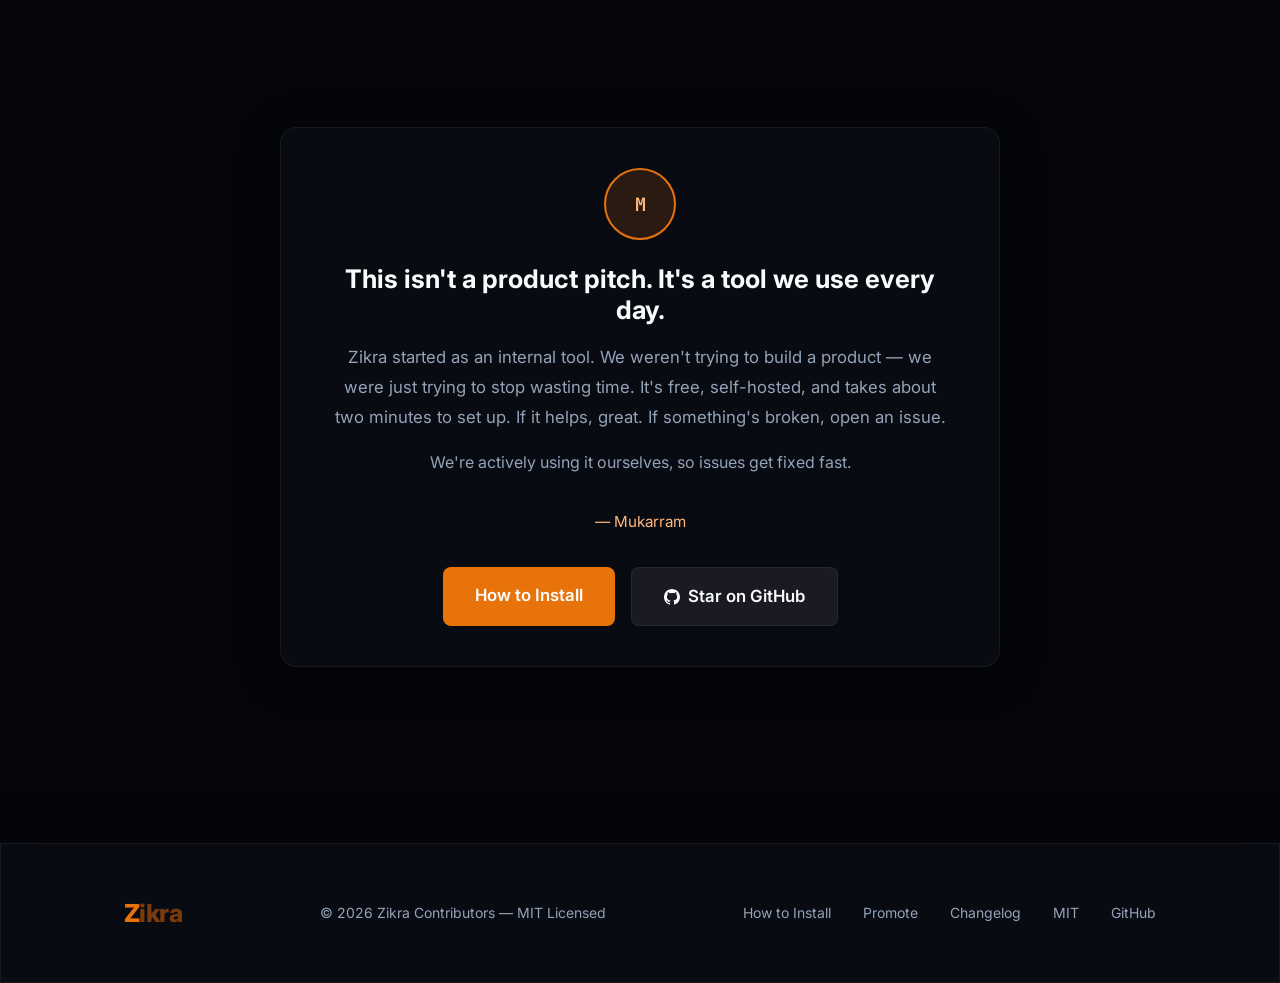
==== commit 64bb927f: "v1.0.13: sync versions, fix live stars badge - version.json, index.html, promote.html, install.html " ====
--- a/index.html
+++ b/index.html
@@ -61,7 +61,7 @@
         <a href="changelog.html">Changelog</a>
         <a href="license.html">MIT</a>
     </div>
-    <a href="changelog.html" class="version-badge" id="version-badge">v1.0.12</a>
+    <a href="changelog.html" class="version-badge" id="version-badge">v1.0.13</a>
 </nav>
 
 <!-- ── Hero ─────────────────────────────────────────────────────────────────── -->
